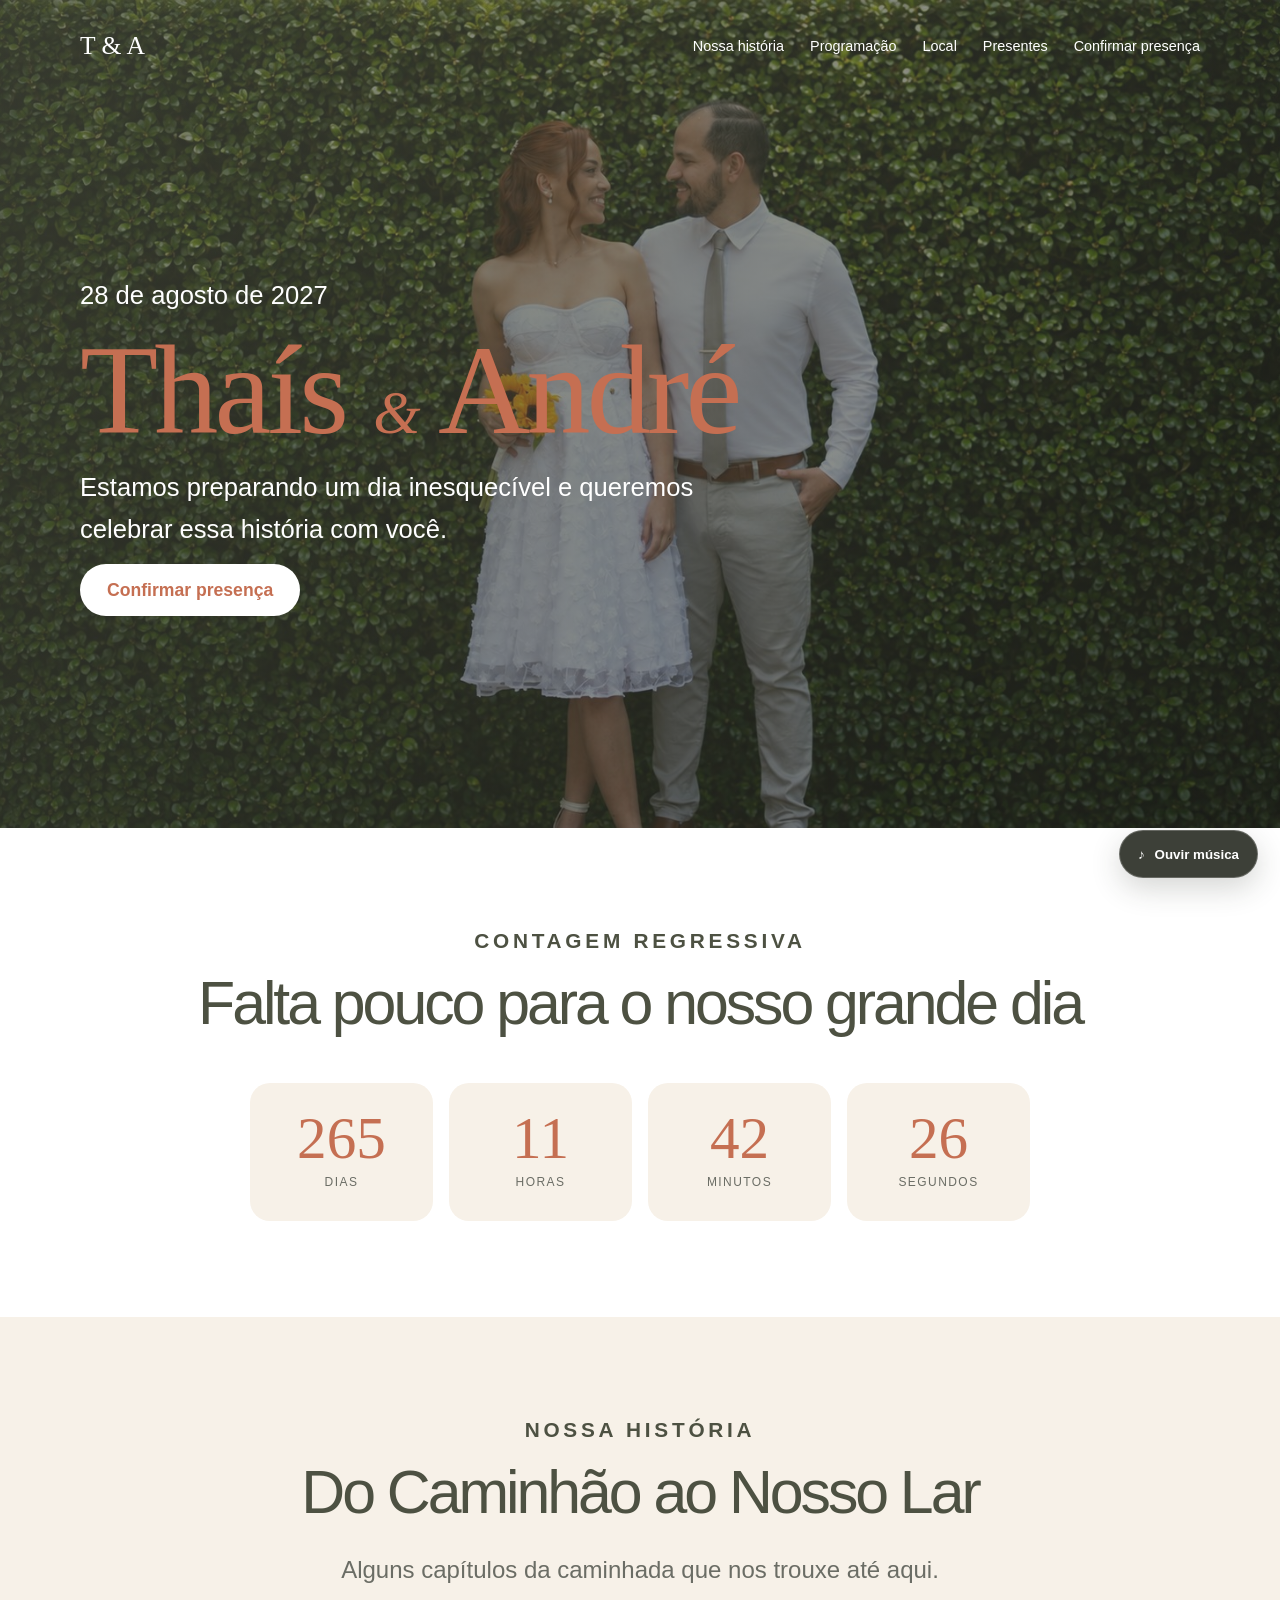
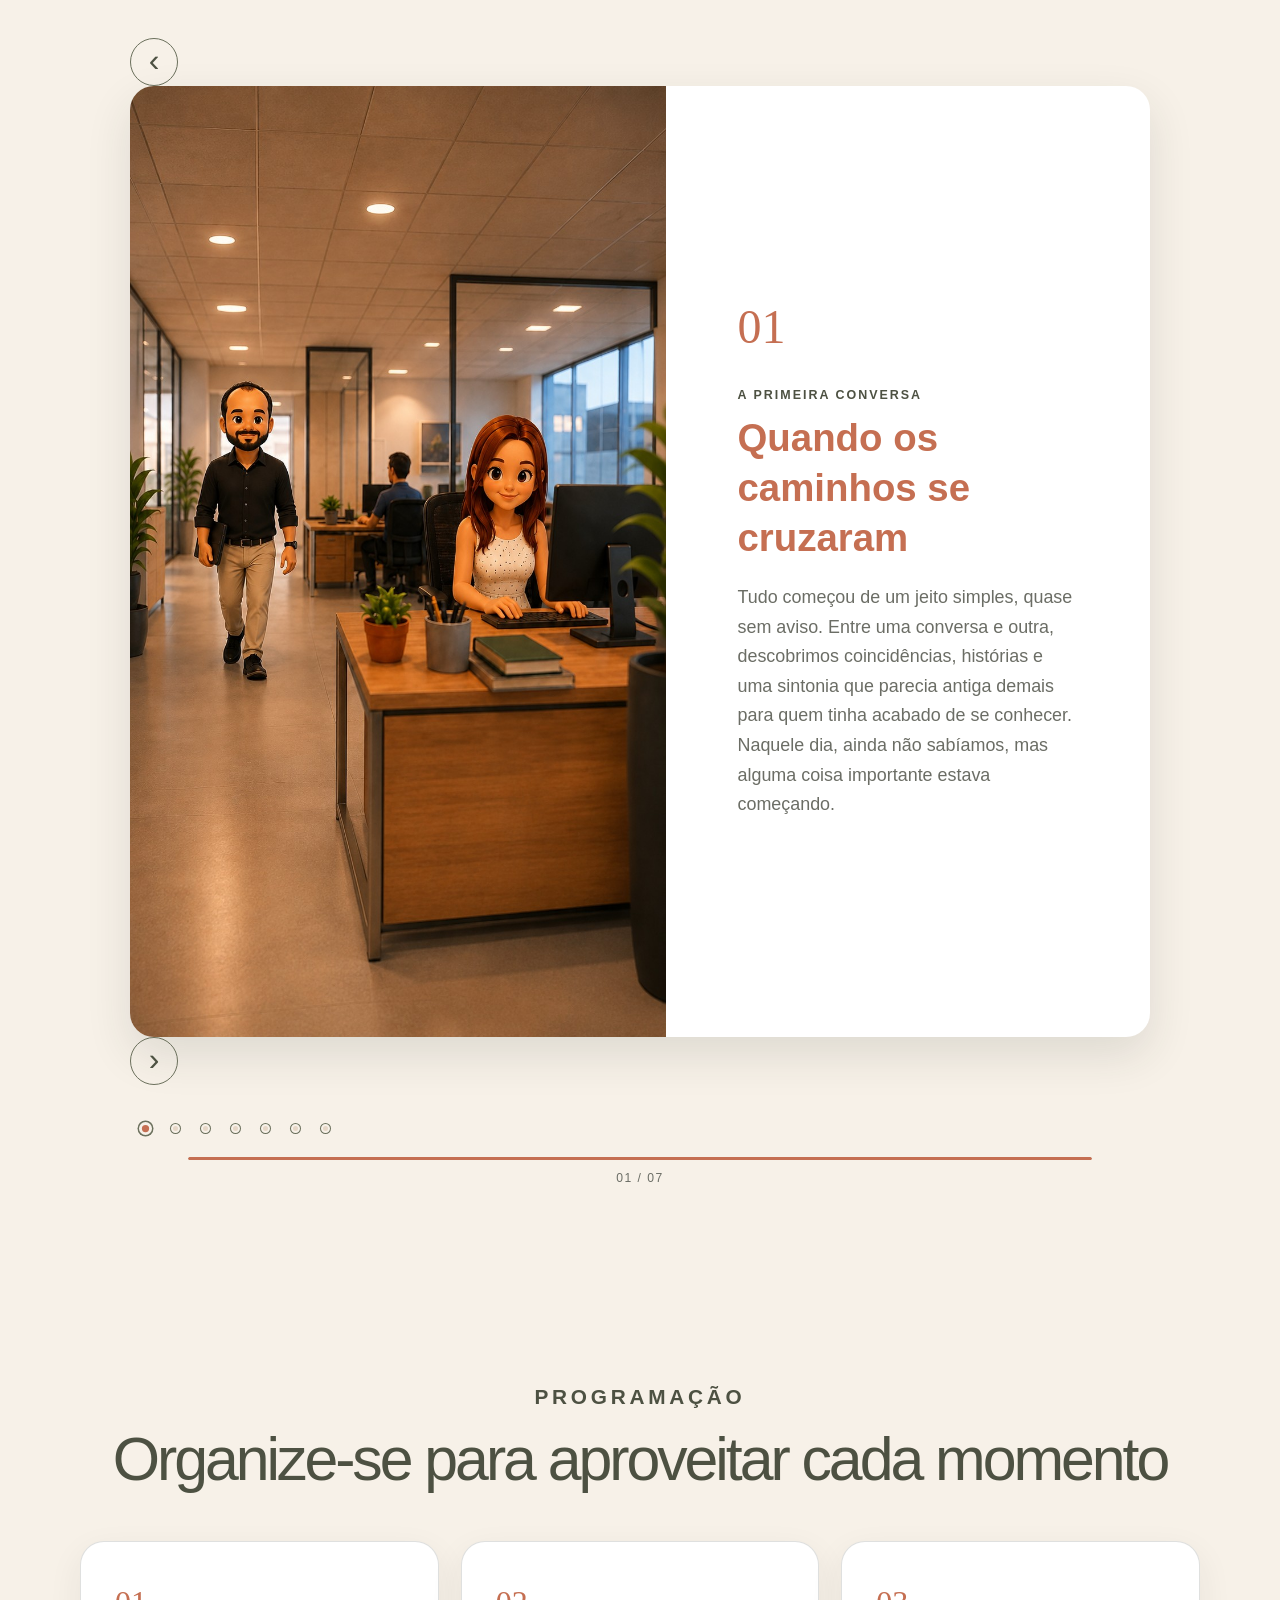
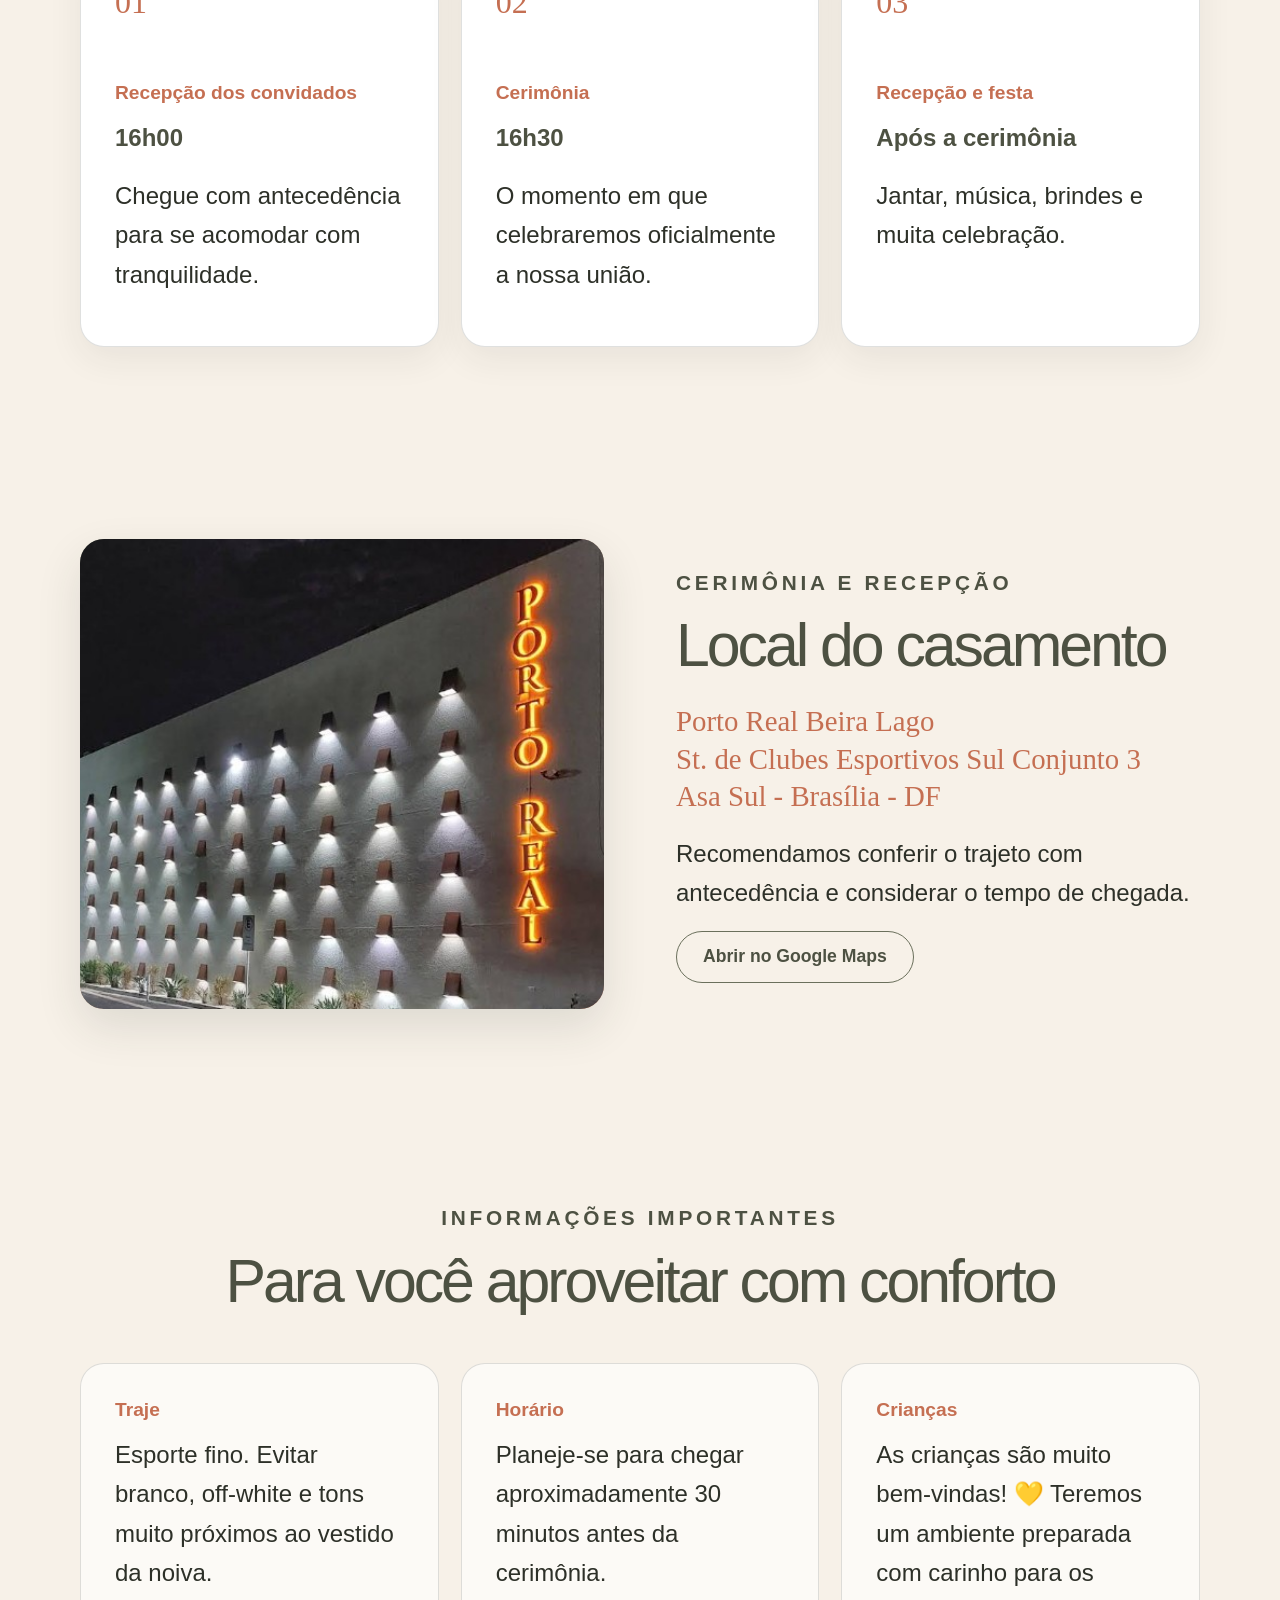
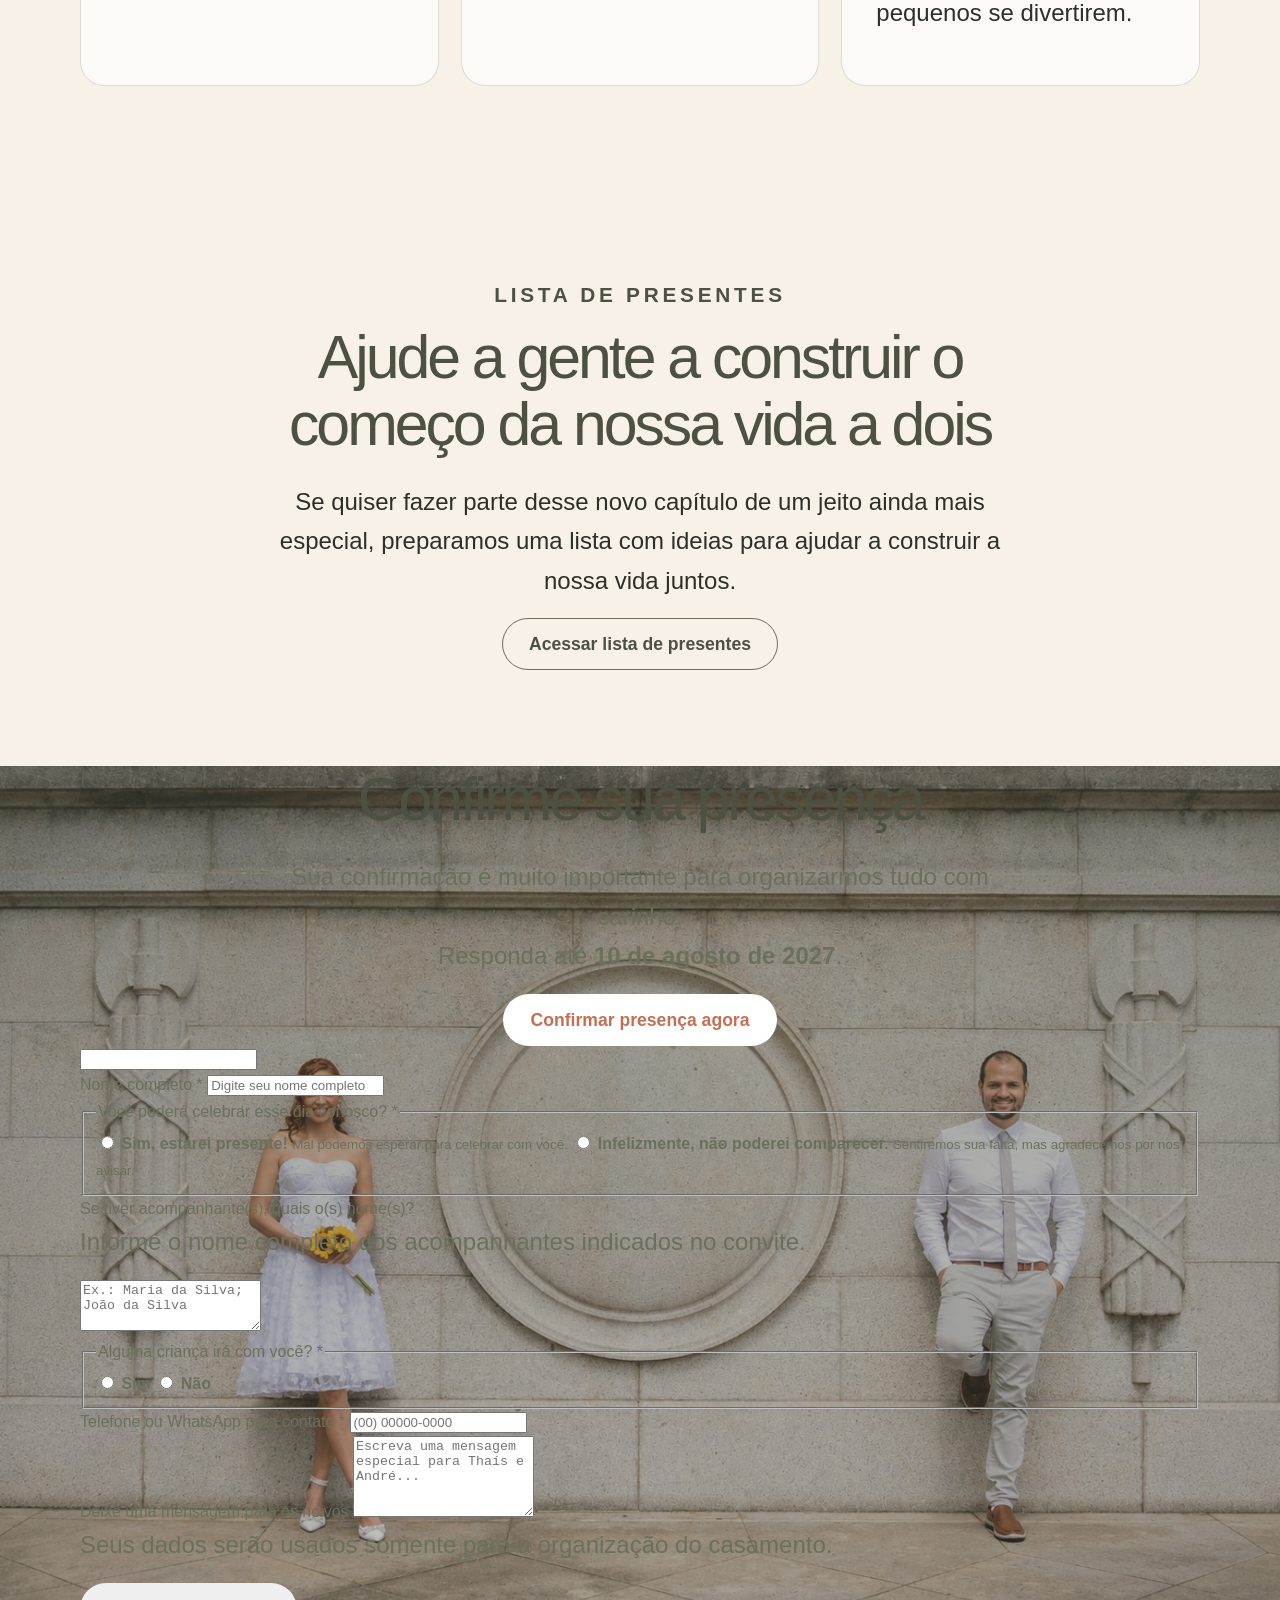
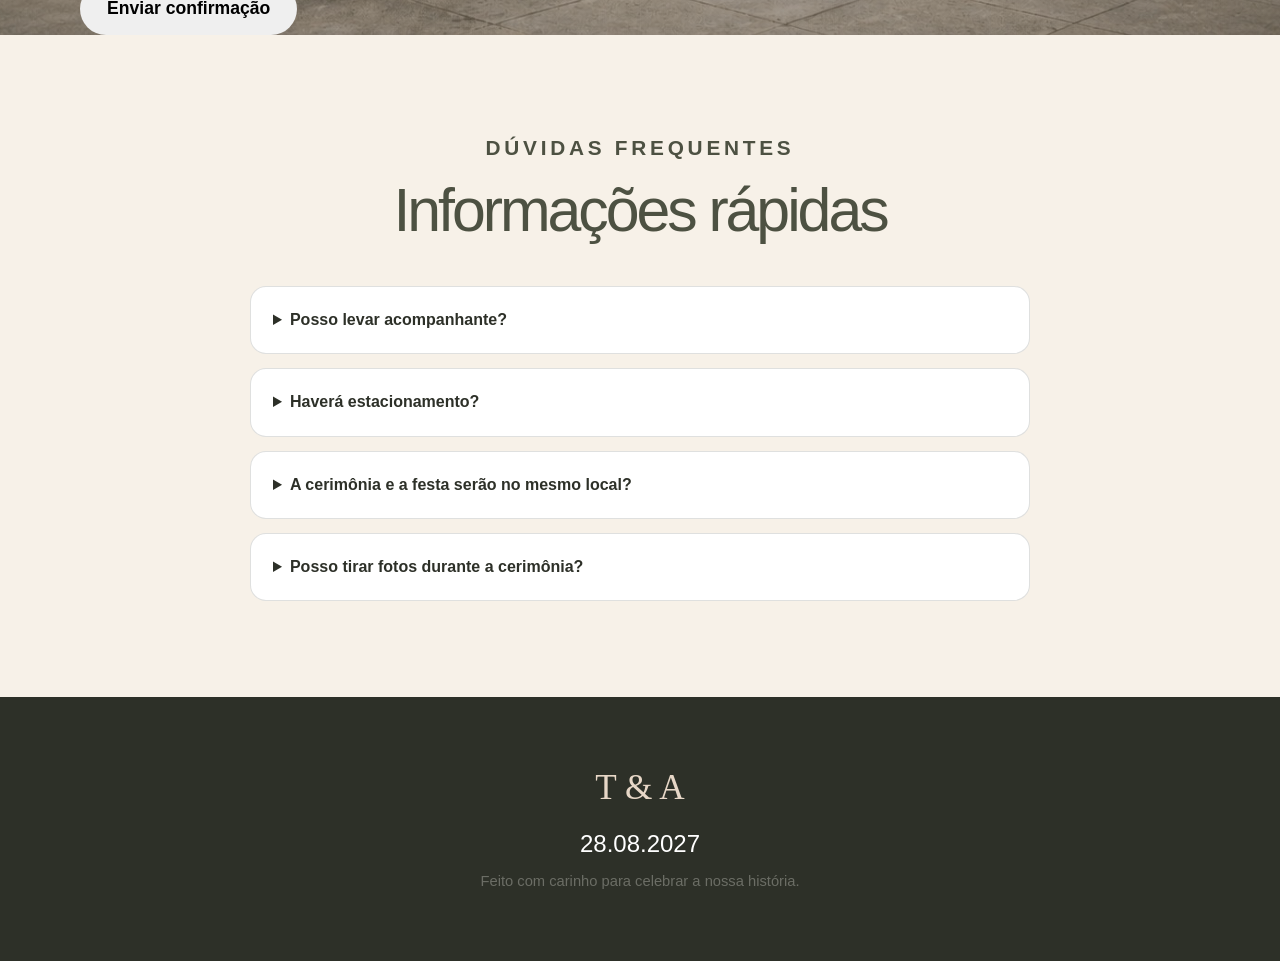
==== index.html @ a99e8964 "Add files via upload" ====
<!DOCTYPE html>

<html lang="pt-BR">
<head>
<meta charset="utf-8"/>
<meta content="width=device-width, initial-scale=1.0" name="viewport"/>
<title>Thaís &amp; André | Casamento</title>
<meta content="Site do casamento de Thaís e André. Confira a programação, localização, confirmação de presença e informações para os convidados." name="description"/>
<!-- Prévia ao compartilhar no WhatsApp e nas redes sociais -->
<meta content="Thaís &amp; André | Casamento" property="og:title"/>
<meta content="Estamos preparando um dia inesquecível e queremos celebrar com você." property="og:description"/>
<meta content="website" property="og:type"/>
<!-- Depois de publicar, troque pela URL absoluta da imagem:
  <meta property="og:image" content="https://SEU-USUARIO.github.io/casamento/assets/images/capa.jpg" />
  -->
<link href="css/style.css" rel="stylesheet"/>
<script defer="" src="js/script.js"></script>
</head>
<body>
<a class="skip-link" href="#conteudo">Ir para o conteúdo</a>
<header class="hero" id="inicio">
<nav aria-label="Navegação principal" class="navbar container">
<a aria-label="Voltar ao início" class="brand" href="#inicio">T &amp; A</a>
<button aria-controls="menu-principal" aria-expanded="false" aria-label="Abrir menu" class="menu-button" type="button">
<span></span>
<span></span>
<span></span>
</button>
<ul class="nav-links" id="menu-principal"><li><a href="#historia">Nossa história</a></li><li><a href="#programacao">Programação</a></li><li><a href="#local">Local</a></li><li><a href="#presentes">Presentes</a></li><li><a href="#presenca">Confirmar presença</a></li></ul>
</nav>
<div aria-hidden="true" class="hero-overlay"></div>
<div class="hero-content container">
<p class="hero-text">28 de agosto de 2027</p>
<h1>Thaís <span>&amp;</span> André</h1>
<p class="hero-text">
        Estamos preparando um dia inesquecível e queremos celebrar essa história com você.
      </p>
<a class="button button-primary" href="#presenca">Confirmar presença</a>
</div>
</header>
<main id="conteudo">
<section aria-labelledby="titulo-contagem" class="section countdown-section">
<div class="container centered">
<p class="section-kicker">Contagem regressiva</p>
<h2 id="titulo-contagem">Falta pouco para o nosso grande dia</h2>
<!-- Ajuste a data e o horário no atributo abaixo -->
<div aria-live="polite" class="countdown" data-event-date="2027-08-28T16:30:00-03:00">
<div class="countdown-card">
<strong id="days">000</strong>
<span>dias</span>
</div>
<div class="countdown-card">
<strong id="hours">00</strong>
<span>horas</span>
</div>
<div class="countdown-card">
<strong id="minutes">00</strong>
<span>minutos</span>
</div>
<div class="countdown-card">
<strong id="seconds">00</strong>
<span>segundos</span>
</div>
</div>
<p class="countdown-finished" hidden="" id="countdown-finished">
          O nosso grande dia chegou!
        </p>
</div>
</section><section aria-labelledby="titulo-historia" class="section section-soft story-section" id="historia">
<div class="container">
<div class="section-heading centered story-heading">
<p class="section-kicker">Nossa história</p>
<h2 id="titulo-historia">Do Caminhão ao Nosso Lar</h2>
<p>Alguns capítulos da caminhada que nos trouxe até aqui.</p>
</div>
<div aria-label="Momentos da nossa história" aria-roledescription="carrossel" class="story-carousel">
<div class="story-frame">
<button aria-label="Ver momento anterior" class="story-arrow story-prev" type="button">‹</button>
<div class="story-viewport"><div class="story-track">
<article aria-hidden="false" aria-label="Momento 1 de 7" class="story-slide is-active"><div class="story-photo"><img alt="Thaís e André no começo da história" data-fallback="assets/images/casal.jpg" src="assets/images/historia-01.jpg"/></div><div class="story-copy"><span class="story-number">01</span><p class="story-date">A primeira conversa</p><h3>Quando os caminhos se cruzaram</h3><p>Tudo começou de um jeito simples, quase sem aviso. Entre uma conversa e outra, descobrimos coincidências, histórias e uma sintonia que parecia antiga demais para quem tinha acabado de se conhecer. Naquele dia, ainda não sabíamos, mas alguma coisa importante estava começando.</p></div></article>
<article aria-hidden="true" aria-label="Momento 2 de 7" class="story-slide"><div class="story-photo"><img alt="Thaís e André se conhecendo melhor" data-fallback="assets/images/casal.jpg" src="assets/images/historia-02.jpg"/></div><div class="story-copy"><span class="story-number">02</span><p class="story-date">O convite que mudou tudo</p><h3>Nosso primeiro encontro</h3><p>Em um domingo qualquer, André fez um convite nada convencional: conhecer o caminhão do iPAVe. O que deveria ser apenas uma visita virou café da manhã, horas de conversa, sorvete e a sensação cada vez mais clara de que aquele encontro tinha algo diferente.</p></div></article>
<article aria-hidden="true" aria-label="Momento 3 de 7" class="story-slide"><div class="story-photo"><img alt="Thaís e André em uma viagem" data-fallback="assets/images/casal.jpg" src="assets/images/historia-03.jpg"/></div><div class="story-copy"><span class="story-number">03</span><p class="story-date">O primeiro beijo</p><h3>Quando tudo ficou ainda mais claro</h3><p>Depois de um dia inteiro juntos, chegou aquele instante que transforma uma história. No estacionamento do DNIT aconteceu nosso primeiro beijo — e, a partir dali, já não dava mais para fingir que aquilo era apenas uma coincidência.</p></div></article>
<article aria-hidden="true" aria-label="Momento 4 de 7" class="story-slide"><div class="story-photo"><img alt="Thaís e André celebrando juntos" data-fallback="assets/images/casal.jpg" src="assets/images/historia-04.jpg"/></div><div class="story-copy"><span class="story-number">04</span><p class="story-date">O começo do namoro</p><h3>17 de setembro de 2025</h3><p>Brasília e São Paulo deixaram de parecer tão distantes. Cada reencontro aumentava a certeza de que queríamos continuar escrevendo aquela história juntos. Até que, no dia 17 de setembro, veio o pedido de namoro — e, com um “sim”, nasceu oficialmente o nosso nós.</p></div></article>
<article aria-hidden="true" aria-label="Momento 5 de 7" class="story-slide"><div class="story-photo"><img alt="Thaís e André no pedido de casamento" data-fallback="assets/images/casal.jpg" src="assets/images/historia-05.jpg"/></div><div class="story-copy"><span class="story-number">05</span><p class="story-date">Nossa primeira viagem</p><h3>Foz do Iguaçu</h3><p>Nossa primeira viagem juntos teve como destino Foz do Iguaçu e um motivo especial: Thaís correria uma meia maratona. Entre chuva, quilômetros, torcida e medalha, descobrimos que viajar juntos seria apenas mais uma das muitas aventuras que queríamos dividir.</p></div></article>
<article aria-hidden="true" aria-label="Momento 6 de 7" class="story-slide"><div class="story-photo"><img alt="Thaís e André preparando o casamento" data-fallback="assets/images/casal.jpg" src="assets/images/historia-06.jpg"/></div><div class="story-copy"><span class="story-number">06</span><p class="story-date">Construindo a nossa vida</p><h3>A mudança</h3><p>Depois vieram as caixas, o carro cheio e uma nova fase. Mais do que mudar de endereço, era a decisão de começar a construir uma rotina, uma casa e uma vida lado a lado. Aos poucos, duas histórias passaram a ocupar o mesmo lugar — e a apontar para o mesmo futuro.</p></div></article>
<article aria-hidden="true" aria-label="Momento 7 de 7" class="story-slide"><div class="story-photo"><img alt="Thaís e André preparando o casamento" data-fallback="assets/images/casal.jpg" src="assets/images/historia-07.jpg"/></div><div class="story-copy"><span class="story-number">07</span><p class="story-date">Construindo a nossa vida</p><h3>A mudança</h3><p>Depois vieram as caixas, o carro cheio e uma nova fase. Mais do que mudar de endereço, era a decisão de começar a construir uma rotina, uma casa e uma vida lado a lado. Aos poucos, duas histórias passaram a ocupar o mesmo lugar — e a apontar para o mesmo futuro.</p></div></article>
</div></div>
<button aria-label="Ver próximo momento" class="story-arrow story-next" type="button">›</button>
</div>
<div class="story-controls">
<div aria-label="Escolha um momento da história" class="story-timeline" role="tablist">
<button aria-label="Momento 1" aria-selected="true" class="story-dot is-active" role="tab" type="button"><span></span></button><button aria-label="Momento 2" aria-selected="false" class="story-dot" role="tab" type="button"><span></span></button><button aria-label="Momento 3" aria-selected="false" class="story-dot" role="tab" type="button"><span></span></button><button aria-label="Momento 4" aria-selected="false" class="story-dot" role="tab" type="button"><span></span></button><button aria-label="Momento 5" aria-selected="false" class="story-dot" role="tab" type="button"><span></span></button><button aria-label="Momento 6" aria-selected="false" class="story-dot" role="tab" type="button"><span></span></button><button aria-label="Momento 7" aria-selected="false" class="story-dot" role="tab" type="button"><span></span></button>
</div>
</div>
<div aria-hidden="true" class="story-progress"><span></span></div>
<p aria-live="polite" class="story-status"><span>01</span> / 07</p>
</div>
</div>
</section><section aria-labelledby="titulo-programacao" class="section olive-section programming-section" id="programacao">
<div class="container">
<div class="section-heading centered">
<p class="section-kicker">Programação</p>
<h2 id="titulo-programacao">Organize-se para aproveitar cada momento</h2>
</div>
<div class="cards-grid">
<article class="info-card">
<span class="card-number">01</span>
<h3>Recepção dos convidados</h3>
<p class="card-time">16h00</p>
<p>Chegue com antecedência para se acomodar com tranquilidade.</p>
</article>
<article class="info-card">
<span class="card-number">02</span>
<h3>Cerimônia</h3>
<p class="card-time">16h30</p>
<p>O momento em que celebraremos oficialmente a nossa união.</p>
</article>
<article class="info-card">
<span class="card-number">03</span>
<h3>Recepção e festa</h3>
<p class="card-time">Após a cerimônia</p>
<p>Jantar, música, brindes e muita celebração.</p>
</article>
</div>
</div>
</section><section aria-labelledby="titulo-local" class="section location-section olive-section" id="local">
<div class="container split-layout reverse">
<div>
<p class="section-kicker">Cerimônia e recepção</p>
<h2 id="titulo-local">Local do casamento</h2>
<h3 class="venue-name">Porto Real Beira Lago<br/>
            St. de Clubes Esportivos Sul Conjunto 3<br/>
            Asa Sul - Brasília - DF
          </h3>
<p>
            Recomendamos conferir o trajeto com antecedência e considerar o tempo de chegada.
          </p>
<!-- Substitua o endereço no link -->
<a class="button button-secondary" href="https://www.google.com/maps/dir/?api=1&amp;destination=Porto+Real+Eventos+Brasilia+DF" rel="noopener noreferrer" target="_blank">
            Abrir no Google Maps
          </a>
</div>
<div aria-label="Espaço reservado para uma foto do local" class="map-placeholder" role="img">
<img alt="" onerror="this.style.display='none';" src="assets/images/local.jpg"/>
</div>
</div>
</section><section aria-labelledby="titulo-orientacoes" class="section section-soft">
<div class="container">
<div class="section-heading centered">
<p class="section-kicker">Informações importantes</p>
<h2 id="titulo-orientacoes">Para você aproveitar com conforto</h2>
</div>
<div class="cards-grid">
<article class="simple-card">
<h3>Traje</h3>
<p>Esporte fino. Evitar branco, off-white e tons muito próximos ao vestido da noiva.</p>
</article>
<article class="simple-card">
<h3>Horário</h3>
<p>Planeje-se para chegar aproximadamente 30 minutos antes da cerimônia.</p>
</article>
<article class="simple-card">
<h3>Crianças</h3>
<p>As crianças são muito bem-vindas! 💛 
              Teremos um ambiente preparada com carinho para os pequenos se divertirem.</p>
</article>
</div>
</div>
</section><section aria-labelledby="titulo-presentes" class="section gifts-section" id="presentes">
<div class="container narrow centered">
<p class="section-kicker">Lista de presentes</p>
<h2 id="titulo-presentes">Ajude a gente a construir o começo da nossa vida a dois</h2>
<p>
          Se quiser fazer parte desse novo capítulo de um jeito ainda mais especial, preparamos uma lista com ideias para ajudar a construir a nossa vida juntos.
        </p>
<a aria-label="Acessar lista de presentes" class="button button-secondary gifts-button" href="presentes/index.html">
          Acessar lista de presentes
        </a>
</div>
</section><section aria-labelledby="titulo-presenca" class="rsvp-section" id="presenca">
<!-- Capa RSVP: mantém a composição visual anterior com a foto em largura total -->
<div class="rsvp-cover">
<div aria-hidden="true" class="rsvp-cover-overlay"></div>
<div class="container narrow centered rsvp-cover-content">

<h2 id="titulo-presenca">Confirme sua presença</h2>
<p>Sua confirmação é muito importante para organizarmos tudo com carinho. <br/>Responda até <strong>10 de agosto de 2027</strong>.</p>
<a class="button button-primary rsvp-scroll-button" href="#form-rsvp">
            Confirmar presença agora
          </a>
</div>
</div>
<!-- Formulário nativo: os campos ficam dentro do próprio site -->
<div class="rsvp-form-area" id="form-rsvp">
<div class="container rsvp-form-container">

<form action="https://script.google.com/macros/s/COLE_AQUI_SEU_DEPLOYMENT_ID/exec" class="rsvp-native-form" id="rsvp-native-form" method="POST" novalidate="" target="rsvp-submit-frame">
<input name="Evento" type="hidden" value="Casamento Thaís &amp; André — 28/08/2027"/>
<input id="rsvp-pagina" name="Página" type="hidden" value=""/>
<input name="evento_token" type="hidden" value="TA-28082027-RSVP"/>
<input aria-hidden="true" autocomplete="off" class="rsvp-honeypot" name="website" tabindex="-1" type="text"/>
<div class="rsvp-form-grid">
<div class="rsvp-field rsvp-field-full">
<label for="rsvp-nome">Nome completo <span aria-hidden="true">*</span></label>
<input autocomplete="name" id="rsvp-nome" name="Nome completo" placeholder="Digite seu nome completo" required="" type="text"/>
</div>
<fieldset class="rsvp-field rsvp-field-full rsvp-choice-group">
<legend>Você poderá celebrar esse dia conosco? <span aria-hidden="true">*</span></legend>
<div class="rsvp-choice-grid">
<label class="rsvp-choice-card">
<input name="Presença" required="" type="radio" value="Sim, estarei presente!"/>
<span aria-hidden="true" class="rsvp-choice-mark"></span>
<span>
<strong>Sim, estarei presente!</strong>
<small>Mal podemos esperar para celebrar com você.</small>
</span>
</label>
<label class="rsvp-choice-card">
<input name="Presença" required="" type="radio" value="Infelizmente, não poderei comparecer."/>
<span aria-hidden="true" class="rsvp-choice-mark"></span>
<span>
<strong>Infelizmente, não poderei comparecer.</strong>
<small>Sentiremos sua falta, mas agradecemos por nos avisar.</small>
</span>
</label>
</div>
</fieldset>
<div class="rsvp-field rsvp-field-full" data-attendance-only="">
<label for="rsvp-acompanhantes">Se tiver acompanhante(s), quais o(s) nome(s)?</label>
<p class="rsvp-field-help">Informe o nome completo dos acompanhantes indicados no convite.</p>
<textarea id="rsvp-acompanhantes" name="Acompanhantes" placeholder="Ex.: Maria da Silva; João da Silva" rows="3"></textarea>
</div>
<fieldset class="rsvp-field rsvp-field-full rsvp-choice-group" data-attendance-only="">
<legend>Alguma criança irá com você? <span aria-hidden="true">*</span></legend>
<div class="rsvp-choice-grid rsvp-choice-grid-compact">
<label class="rsvp-choice-card">
<input data-child-choice="" name="Criança" type="radio" value="Sim"/>
<span aria-hidden="true" class="rsvp-choice-mark"></span>
<span><strong>Sim</strong></span>
</label>
<label class="rsvp-choice-card">
<input data-child-choice="" name="Criança" type="radio" value="Não"/>
<span aria-hidden="true" class="rsvp-choice-mark"></span>
<span><strong>Não</strong></span>
</label>
</div>
</fieldset>
<div class="rsvp-field rsvp-field-full rsvp-child-details" hidden="" id="rsvp-child-details">
<label for="rsvp-crianca-detalhes">Nome e idade da(s) criança(s) <span aria-hidden="true">*</span></label>
<textarea id="rsvp-crianca-detalhes" name="Nome e idade da criança" placeholder="Ex.: Pedro — 7 anos; Ana — 4 anos" rows="3"></textarea>
</div>
<div class="rsvp-field rsvp-field-full">
<label for="rsvp-telefone">Telefone ou WhatsApp para contato <span aria-hidden="true">*</span></label>
<input autocomplete="tel" id="rsvp-telefone" inputmode="tel" name="Telefone ou WhatsApp" placeholder="(00) 00000-0000" required="" type="tel"/>
</div>
<div class="rsvp-field rsvp-field-full">
<label for="rsvp-mensagem">Deixe uma mensagem para os noivos</label>
<textarea id="rsvp-mensagem" name="Mensagem para os noivos" placeholder="Escreva uma mensagem especial para Thaís e André..." rows="5"></textarea>
</div>
</div>
<div class="rsvp-form-footer">
<p class="rsvp-privacy-note">
                Seus dados serão usados somente para a organização do casamento.
              </p>
<button class="button rsvp-submit-button" type="submit">
<span class="rsvp-submit-label">Enviar confirmação</span>
<span class="rsvp-submit-loading" hidden="">Enviando…</span>
</button>
</div>
<div aria-live="polite" class="rsvp-form-status" hidden="" id="rsvp-form-status" role="status"></div>
</form>
<iframe aria-hidden="true" class="rsvp-hidden-frame" hidden="" name="rsvp-submit-frame" tabindex="-1" title="Envio da confirmação de presença"></iframe>
<div aria-live="polite" class="rsvp-success-panel" hidden="" id="rsvp-success-panel" role="status">
<div aria-hidden="true" class="rsvp-success-icon">✓</div>
<h3>Confirmação recebida!</h3>
<p>Obrigado por responder. Estamos muito felizes em celebrar esse momento com você.</p>
<button class="button button-secondary rsvp-new-response" type="button">Enviar outra resposta</button>
</div>
<noscript>
<p class="rsvp-noscript">
              Ative o JavaScript do navegador para enviar a confirmação diretamente pelo site.
            </p>
</noscript>
</div>
</div>
</section><section aria-labelledby="titulo-duvidas" class="section section-soft" id="duvidas">
<div class="container narrow">
<div class="section-heading centered">
<p class="section-kicker">Dúvidas frequentes</p>
<h2 id="titulo-duvidas">Informações rápidas</h2>
</div>
<div class="faq-list">
<details>
<summary>Posso levar acompanhante?</summary>
<p>Considere apenas as pessoas indicadas no convite. Em caso de dúvida, fale conosco.</p>
</details>
<details>
<summary>Haverá estacionamento?</summary>
<p>Sim! O espaço dispõe de estacionamento e contará com orientador de trânsito para auxiliar os convidados na chegada e na saída.</p>
</details>
<details>
<summary>A cerimônia e a festa serão no mesmo local?</summary>
<p>Sim. Após a cerimônia, todos serão direcionados para a recepção sem necessidade de deslocamento.</p>
</details>
<details>
<summary>Posso tirar fotos durante a cerimônia?</summary>
<p>Claro! Ficaremos muito felizes em ver esse dia pelos olhos de quem amamos. 
              Sintam-se à vontade para registrar momentos durante a cerimônia e a recepção. 
              Depois, não esqueçam de compartilhar as fotos e vídeos conosco — será uma alegria reviver esse dia especial através dos seus registros também. 📸❤️</p>
</details>
</div>
</div>
</section></main>
<footer class="footer">
<div class="container centered">
<p class="footer-monogram">T &amp; A</p>
<p>28.08.2027</p>
<p class="small-text">Feito com carinho para celebrar a nossa história.</p>
</div>
</footer>
<audio autoplay="" id="background-music" loop="" preload="auto" src="assets/musica-ta.mp3"></audio>
<button aria-label="Reproduzir música" aria-pressed="false" class="music-control" type="button"><span aria-hidden="true" class="music-icon">♪</span><span class="music-label">Ouvir música</span></button>
</body>
</html>
---- css/style.css ----
:root {
  --olive: #6b705c;
  --olive-dark: #4d5142;
  --terracotta: #c56f52;
  --terracotta-dark: #9f5139;
  --cream: #f7f1e8;
  --sand: #e7d7c7;
  --white: #ffffff;
  --ink: #2d3028;
  --muted: #6b6d65;
  --line: rgba(45, 48, 40, 0.15);
  --shadow: 0 18px 45px rgba(45, 48, 40, 0.12);
  --radius: 24px;
  --container: 1120px;
}

* {
  box-sizing: border-box;
}

html {
  scroll-behavior: smooth;
}

body {
  margin: 0;
  color: var(--ink);
  background: var(--cream);
  font-family: sans-serif;
  line-height: 1.65;
}

img {
  display: block;
  max-width: 100%;
}

a {
  color: inherit;
}

button,
a {
  -webkit-tap-highlight-color: transparent;
}

h1,
h2,
h3,
p {
  margin-top: 0;
}

h1,
h2,
.venue-name,
.footer-monogram,
.brand {
  font-family: "Bickham Script Pro";
}

h1 {
  max-width: 900px;
  margin-bottom: 14px;
  font-size: clamp(3.4rem, 10vw, 8.8rem);
  font-weight: 400;
  line-height: 0.95;
  letter-spacing: -0.03em;
  font-family: "Edu VIC WA NT Hand", serif;
  color: var(--terracotta);
}

h1 span {
  color: var(--terracotta);
  font-family:  o;
  font-style: italic;
  font-size: clamp(3.4rem, 10vw, 3.8rem);
}

h2 {
  margin-bottom: 24px;
  font-size: clamp(2.15rem, 5vw, 3.8rem);
  font-weight: 400;
  font-family: sans-serif;
  line-height: 1.1;
  letter-spacing: -0.05em;
  color: var(--olive-dark)
}

h3 {
  margin-bottom: 12px;
  font-size: 1.2rem;
  line-height: 1.3;
  color: var(--terracotta)
}

p {
  margin-bottom: 18px;
  font-size: 1.5rem;
}

.container {
  width: min(calc(100% - 40px), var(--container));
  margin-inline: auto;
}

.narrow {
  max-width: 780px;
}

.centered {
  text-align: center;
}

.section {
  padding: 96px 0;
}

.section-soft {
  background: var(--cream);
}

.section-kicker,
.eyebrow {
  margin-bottom: 12px;
  color: var(--olive-dark);
  font-size: 1.30rem;
  font-weight: 700;
  letter-spacing: 0.18em;
  text-transform: uppercase;
}

.small-text {
  color: var(--muted);
  font-size: 0.92rem;
}

.skip-link {
  position: fixed;
  z-index: 1000;
  top: 12px;
  left: 12px;
  padding: 10px 14px;
  color: var(--white);
  background: var(--ink);
  border-radius: 8px;
  transform: translateY(-160%);
}

.skip-link:focus {
  transform: translateY(0);
}

.hero {
  position: relative;
  min-height: 92vh;
  overflow: hidden;
  color: var(--terracotta);
  background:
    linear-gradient(135deg, rgba(77, 81, 66, 0.70), rgba(45, 48, 40, 0.50)),
    url("../assets/images/capa.jpg") center/cover no-repeat;
}

.hero::after {
  position: absolute;
  right: -10%;
  bottom: -120px;
  width: 420px;
  height: 420px;
  background: var(--ink);
  border-radius: 50%;
  content: "";
  filter: blur(2px);
  opacity: 0.13;
}

.navbar {
  position: relative;
  z-index: 10;
  display: flex;
  min-height: 92px;
  align-items: center;
  justify-content: space-between;
  gap: 28px;
}

.brand {
  color: var(--white);
  font-size: 1.6rem;
  text-decoration: none;
}

.nav-links {
  display: flex;
  margin: 0;
  padding: 0;
  align-items: center;
  gap: 26px;
  list-style: none;
}

.nav-links a {
  color: var(--white);
  font-size: 0.9rem;
  text-decoration: none;
}

.nav-links a:hover,
.nav-links a:focus-visible {
  color: var(--sand);
}

.menu-button {
  display: none;
  width: 46px;
  height: 46px;
  padding: 10px;
  background: transparent;
  border: 1px solid rgba(255, 255, 255, 0.45);
  border-radius: 50%;
}

.menu-button span {
  display: block;
  width: 100%;
  height: 2px;
  margin: 5px 0;
  background: var(--white);
}

.hero-content {
  position: relative;
  z-index: 2;
  display: flex;
  min-height: calc(92vh - 92px);
  padding-top: 70px;
  padding-bottom: 100px;
  align-items: flex-start;
  flex-direction: column;
  justify-content: center;
}

.hero-text {
  max-width: 650px;
  margin-bottom: 14px;
  color: var(--white);
  font-family: Verdana, Tahoma, sans-serif;
  font-size: clamp(1.05rem, 2vw, 1.6rem);
  justify-content: center;
}

.button {
  display: inline-flex;
  min-height: 52px;
  padding: 0 26px;
  align-items: center;
  justify-content: center;
  border: 1px solid transparent;
  border-radius: 999px;
  font-size: 1.10rem;
  font-weight: 700;
  text-decoration: none;
  transition:
    transform 180ms ease,
    background-color 180ms ease,
    border-color 180ms ease;
}

.button:hover {
  transform: translateY(-2px);
}

.button-primary {
  color: var(--terracotta);
  background: var(--white);
}

.button-primary:hover,
.button-primary:focus-visible {
  color: var(--white);
  background: var(--terracotta-dark);
}

.button-secondary {
  color: var(--olive-dark);
  background: transparent;
  border-color: var(--olive);
}

.button-secondary:hover,
.button-secondary:focus-visible {
  color: var(--white);
  background: var(--olive);
}

.countdown-section {
  background: var(--white);
}

.countdown {
  display: grid;
  max-width: 780px;
  margin: 46px auto 0;
  gap: 16px;
  grid-template-columns: repeat(4, 1fr);
}

.countdown-card {
  padding: 26px 12px;
  background: var(--cream);
  border-radius: 20px;
}

.countdown-card strong {
  display: block;
  color: var(--terracotta);
  font-family: Georgia, "Times New Roman", serif;
  font-size: clamp(2rem, 5vw, 3.7rem);
  font-weight: 400;
  line-height: 1;
}

.countdown-card span {
  color: var(--muted);
  font-size: 0.75rem;
  letter-spacing: 0.12em;
  text-transform: uppercase;
}

.split-layout {
  display: grid;
  align-items: center;
  gap: 72px;
  grid-template-columns: minmax(0, 1fr) minmax(0, 1fr);
}

.reverse > :first-child {
  order: 2;
}

.image-card,
.map-placeholder {
  position: relative;
  min-height: 540px;
  overflow: hidden;
  background:
    linear-gradient(145deg, rgba(107, 112, 92, 0.85), rgba(197, 111, 82, 0.78));
  border-radius: var(--radius);
  box-shadow: var(--shadow);
}

.image-card img,
.map-placeholder img {
  width: 100%;
  height: 100%;
  object-fit: cover;
}

.image-card {
  aspect-ratio: 4 / 5;
}

.map-placeholder {
  display: grid;
  min-height: 470px;
  place-items: center;
}

.map-placeholder img {
  position: absolute;
  inset: 0;
}

.placeholder-text,
.map-placeholder span {
  position: absolute;
  z-index: 1;
  padding: 24px;
  color: rgba(255, 255, 255, 0.9);
  text-align: center;
}

.image-card:not(.image-placeholder) .placeholder-text {
  display: none;
}

.story-heading { max-width: 760px; margin: 0 auto 48px; }
.story-heading > p:last-child { color: var(--muted); }
.story-carousel { position: relative; max-width: 1020px; margin-inline: auto; }
.story-viewport { overflow: hidden; background: var(--white); border-radius: var(--radius); box-shadow: var(--shadow); }
.story-track { display: flex; transition: transform 700ms cubic-bezier(.22, .61, .36, 1); }
.story-slide { display: grid; min-width: 100%; align-items: stretch; grid-template-columns: minmax(0, 1.05fr) minmax(0, .95fr); }
.story-photo { min-height: 560px; overflow: hidden; background: linear-gradient(145deg, var(--olive), var(--terracotta)); }
.story-photo img { width: 100%; height: 100%; object-fit: cover; }
.story-copy { display: flex; padding: clamp(36px, 6vw, 72px); justify-content: center; flex-direction: column; }
.story-number { margin-bottom: 34px; color: var(--terracotta); font-family: Georgia, "Times New Roman", serif; font-size: 3rem; line-height: 1; }
.story-date { margin-bottom: 8px; color: var(--olive-dark); font-size: .78rem; font-weight: 700; letter-spacing: .16em; text-transform: uppercase; }
.story-copy h3 { margin-bottom: 20px; font-size: clamp(1.7rem, 3vw, 2.5rem); }
.story-copy > p:last-child { margin-bottom: 0; color: var(--muted); font-size: 1.12rem; }
.story-controls { display: grid; margin-top: 28px; align-items: center; gap: 20px; grid-template-columns: auto 1fr auto; }
.story-arrow { display: grid; width: 48px; height: 48px; padding: 0 0 4px; color: var(--olive-dark); background: transparent; border: 1px solid var(--olive); border-radius: 50%; cursor: pointer; font-size: 2rem; line-height: 1; place-items: center; }
.story-arrow:hover, .story-arrow:focus-visible { color: var(--white); background: var(--olive); }
.story-timeline { position: relative; display: flex; justify-content: space-between; }
.story-timeline::before { position: absolute; top: 50%; right: 10px; left: 10px; height: 1px; background: var(--line); content: ""; }
.story-dot { position: relative; display: grid; width: 30px; height: 30px; padding: 0; background: var(--cream); border: 0; border-radius: 50%; cursor: pointer; place-items: center; }
.story-dot span { width: 9px; height: 9px; background: var(--sand); border: 2px solid var(--cream); border-radius: 50%; box-shadow: 0 0 0 1px var(--olive); transition: transform 180ms ease, background-color 180ms ease; }
.story-dot.is-active span, .story-dot:hover span, .story-dot:focus-visible span { background: var(--terracotta); transform: scale(1.45); }
.story-status { margin: 8px 0 0; color: var(--muted); font-size: .76rem; letter-spacing: .12em; text-align: center; }
.story-progress { height: 3px; margin: 14px 58px 0; overflow: hidden; background: var(--line); border-radius: 999px; }
.story-progress span { display: block; width: 0; height: 100%; background: var(--terracotta); border-radius: inherit; }
.story-progress.is-running span { animation: story-progress 7s linear forwards; }
@keyframes story-progress { from { width: 0; } to { width: 100%; } }
.music-control { position: fixed; z-index: 50; right: 22px; bottom: 22px; display: inline-flex; min-height: 48px; padding: 0 18px; align-items: center; gap: 10px; color: var(--white); background: rgba(45, 48, 40, .92); border: 1px solid rgba(255, 255, 255, .22); border-radius: 999px; box-shadow: 0 10px 30px rgba(45, 48, 40, .2); cursor: pointer; font-weight: 700; }
.music-control:hover, .music-control:focus-visible { background: var(--terracotta-dark); }
.music-control.is-playing .music-icon { animation: music-pulse 1.4s ease-in-out infinite; }
@keyframes music-pulse { 50% { transform: scale(1.25); } }

.cards-grid {
  display: grid;
  margin-top: 48px;
  gap: 22px;
  grid-template-columns: repeat(3, minmax(0, 1fr));
}

.info-card,
.simple-card {
  padding: 34px;
  border: 1px solid var(--line);
  border-radius: var(--radius);
}

.info-card {
  background: var(--white);
  box-shadow: 0 12px 35px rgba(45, 48, 40, 0.07);
}

.card-number {
  display: inline-block;
  margin-bottom: 52px;
  color: var(--terracotta);
  font-family: Georgia, "Times New Roman", serif;
  font-size: 2rem;
}

.card-time {
  color: var(--olive-dark);
  font-weight: 700;
}

.simple-card {
  background: rgba(255, 255, 255, 0.62);
}

.venue-name {
  margin-bottom: 18px;
  color: var(--terracotta);
  font-size: 1.8rem;
  font-weight: 400;
}

.rsvp-section {
  color: var(--olive);
  background:
    linear-gradient(rgba(77, 81, 66, 0.50), rgba(77, 81, 66, 0.35)),
    url("../assets/images/fundo-rsvp.jpg") center/cover no-repeat;
}

.rsvp-section .section-kicker {
  color: var(--olive-dark);
}

.form-wrapper {
  margin-top: 40px;
  overflow: hidden;
  background: var(--white);
  border-radius: var(--radius);
}

.faq-list {
  display: grid;
  margin-top: 42px;
  gap: 14px;
}

details {
  padding: 20px 22px;
  background: var(--white);
  border: 1px solid var(--line);
  border-radius: 16px;
}

summary {
  cursor: pointer;
  font-weight: 700;
}

details p {
  margin: 14px 0 0;
  color: var(--muted);
}

.footer {
  padding: 62px 0;
  color: var(--white);
  background: var(--ink);
}

.footer-monogram {
  margin-bottom: 8px;
  color: var(--sand);
  font-size: 2.2rem;
}

.footer p {
  margin-bottom: 6px;
}

@media (max-width: 860px) {
  .section {
    padding: 76px 0;
  }

  .menu-button {
    position: relative;
    z-index: 20;
    display: block;
  }

  .nav-links {
    position: absolute;
    z-index: 15;
    top: 76px;
    right: 0;
    display: none;
    width: min(320px, calc(100vw - 40px));
    padding: 22px;
    align-items: stretch;
    flex-direction: column;
    gap: 8px;
    background: rgba(45, 48, 40, 0.98);
    border: 1px solid rgba(255, 255, 255, 0.12);
    border-radius: 18px;
    box-shadow: var(--shadow);
  }

  .nav-links.open {
    display: flex;
  }

  .nav-links a {
    display: block;
    padding: 10px 4px;
  }

  .split-layout,
  .cards-grid,
  .story-slide {
    grid-template-columns: 1fr;
  }

  .story-photo { min-height: 460px; aspect-ratio: 4 / 3; }

  .split-layout {
    gap: 42px;
  }

  .reverse > :first-child {
    order: initial;
  }

  .image-card,
  .map-placeholder {
    min-height: 420px;
  }

  .cards-grid {
    margin-top: 36px;
  }

  .card-number {
    margin-bottom: 24px;
  }
}

@media (max-width: 620px) {
  .container {
    width: min(calc(100% - 28px), var(--container));
  }

  .hero {
    min-height: 88vh;
  }

  .hero-content {
    min-height: calc(88vh - 92px);
    padding-bottom: 70px;
  }

  .countdown {
    gap: 8px;
  }

  .countdown-card {
    padding: 20px 5px;
    border-radius: 14px;
  }

  .countdown-card span {
    font-size: 0.62rem;
    letter-spacing: 0.05em;
  }

  .info-card,
  .simple-card {
    padding: 26px;
  }

  .story-heading { margin-bottom: 34px; }
  .story-photo { min-height: 340px; aspect-ratio: 4 / 5; }
  .story-copy { padding: 32px 26px 38px; }
  .story-number { margin-bottom: 22px; font-size: 2.3rem; }
  .story-controls { gap: 8px; }
  .story-arrow { width: 42px; height: 42px; }
  .story-dot { width: 24px; }
  .story-progress { margin-inline: 50px; }
  .music-control { right: 14px; bottom: 14px; width: 48px; padding: 0; justify-content: center; }
  .music-label { position: absolute; width: 1px; height: 1px; overflow: hidden; clip: rect(0, 0, 0, 0); }
}

@media (prefers-reduced-motion: reduce) {
  html {
    scroll-behavior: auto;
  }

  *,
  *::before,
  *::after {
    scroll-behavior: auto !important;
    transition: none !important;
  }

  .music-control.is-playing .music-icon { animation: none; }
}
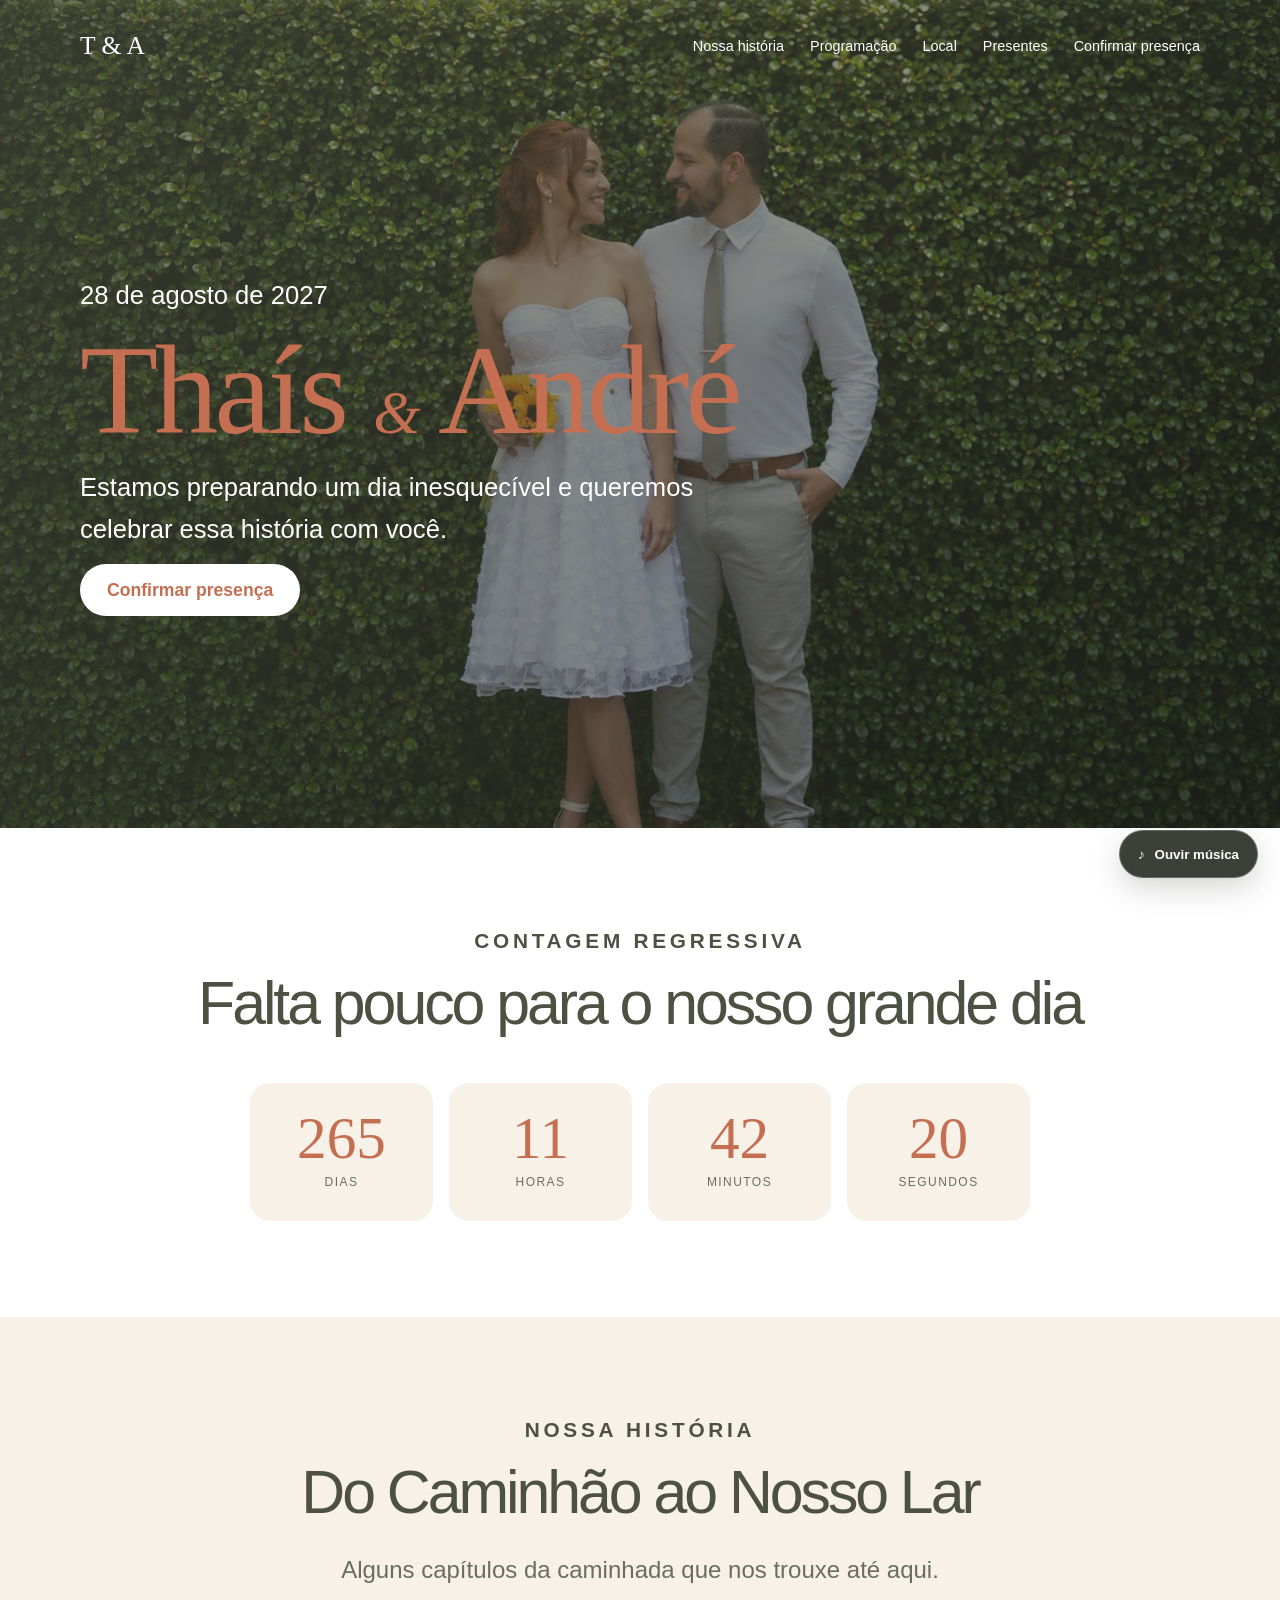
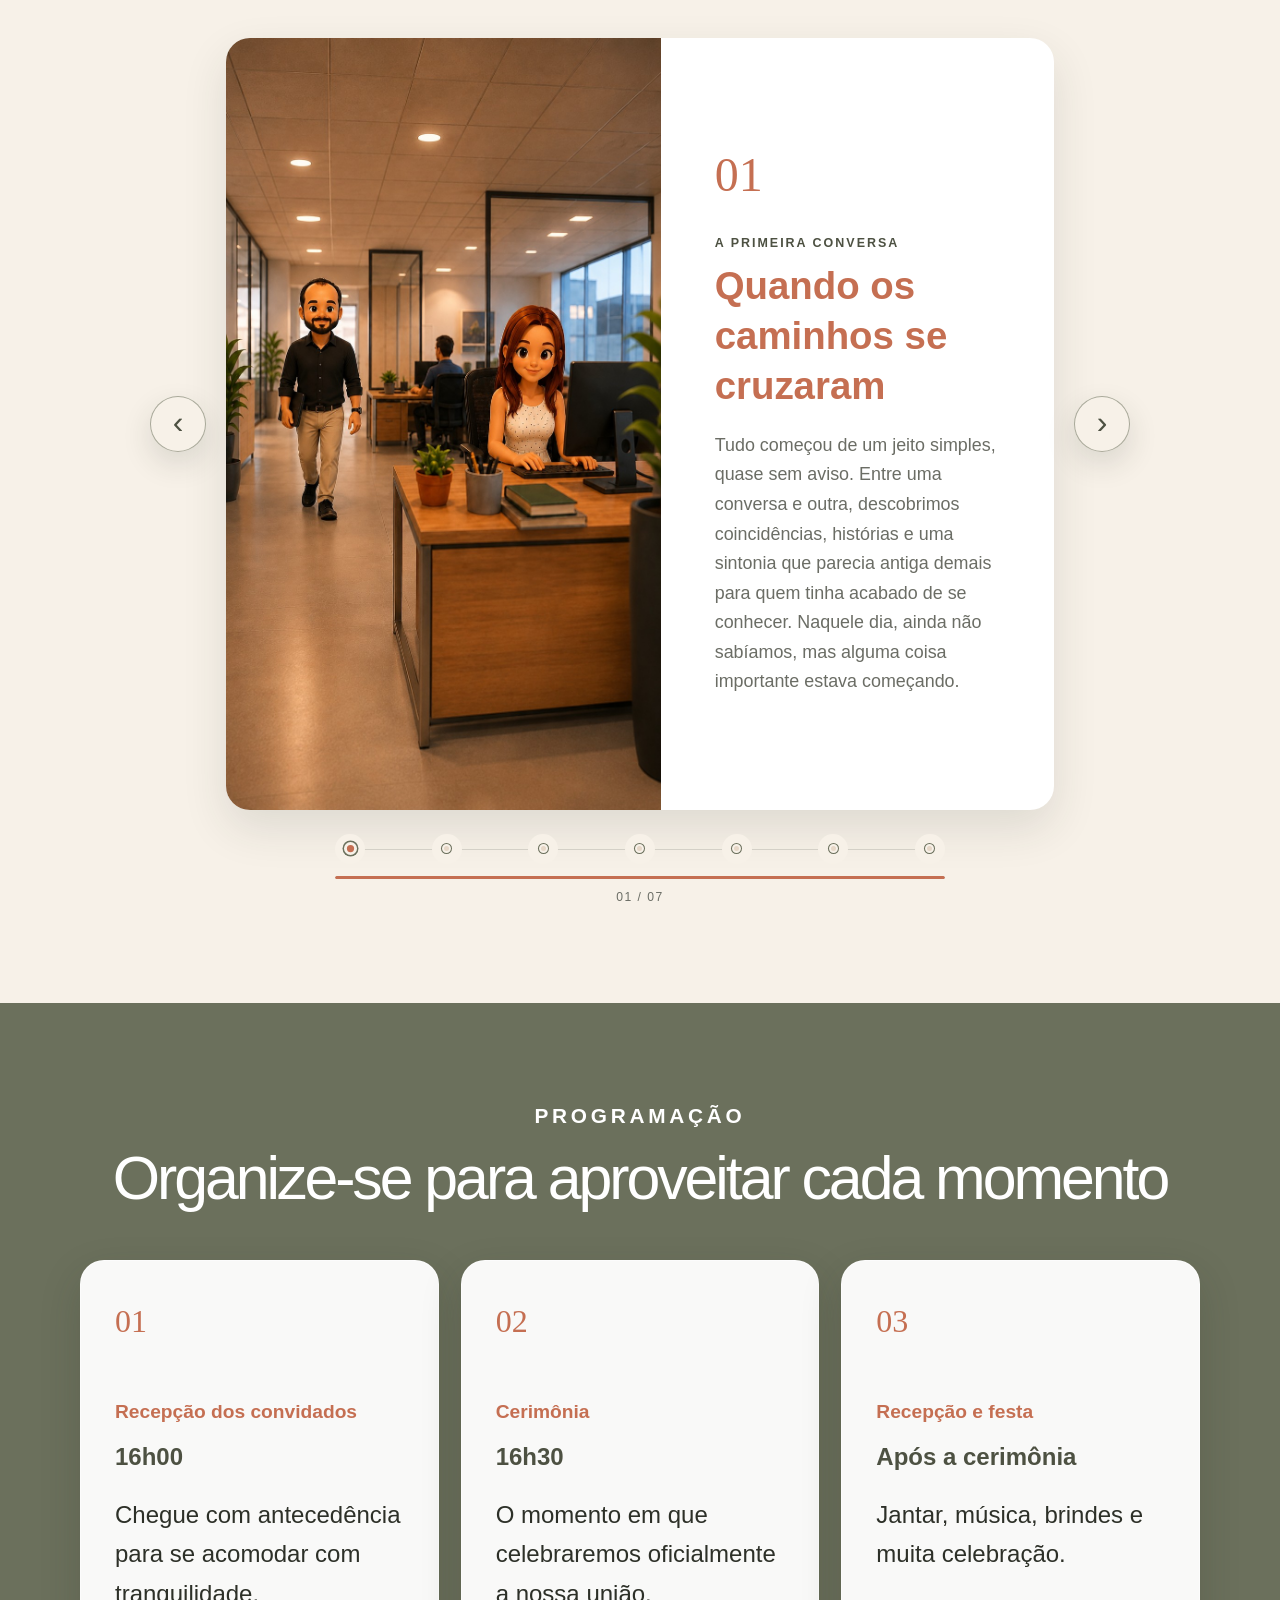
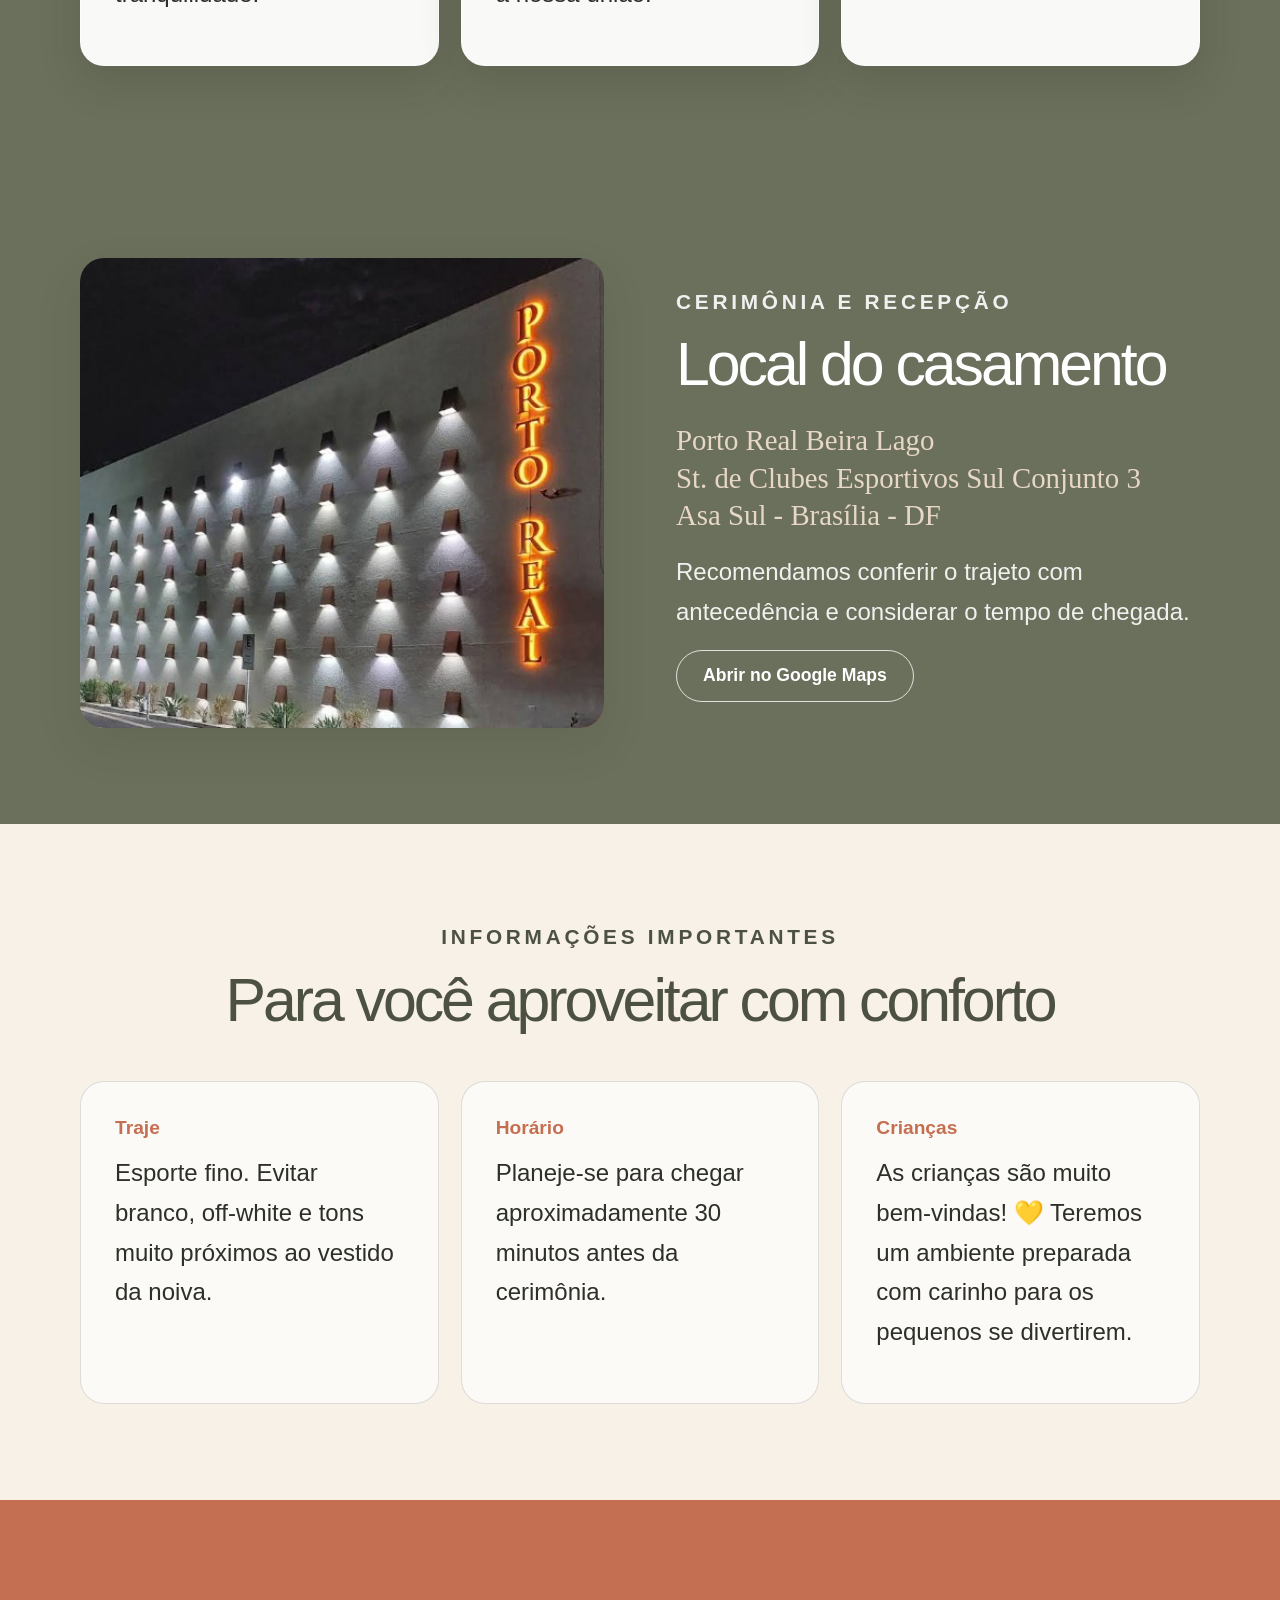
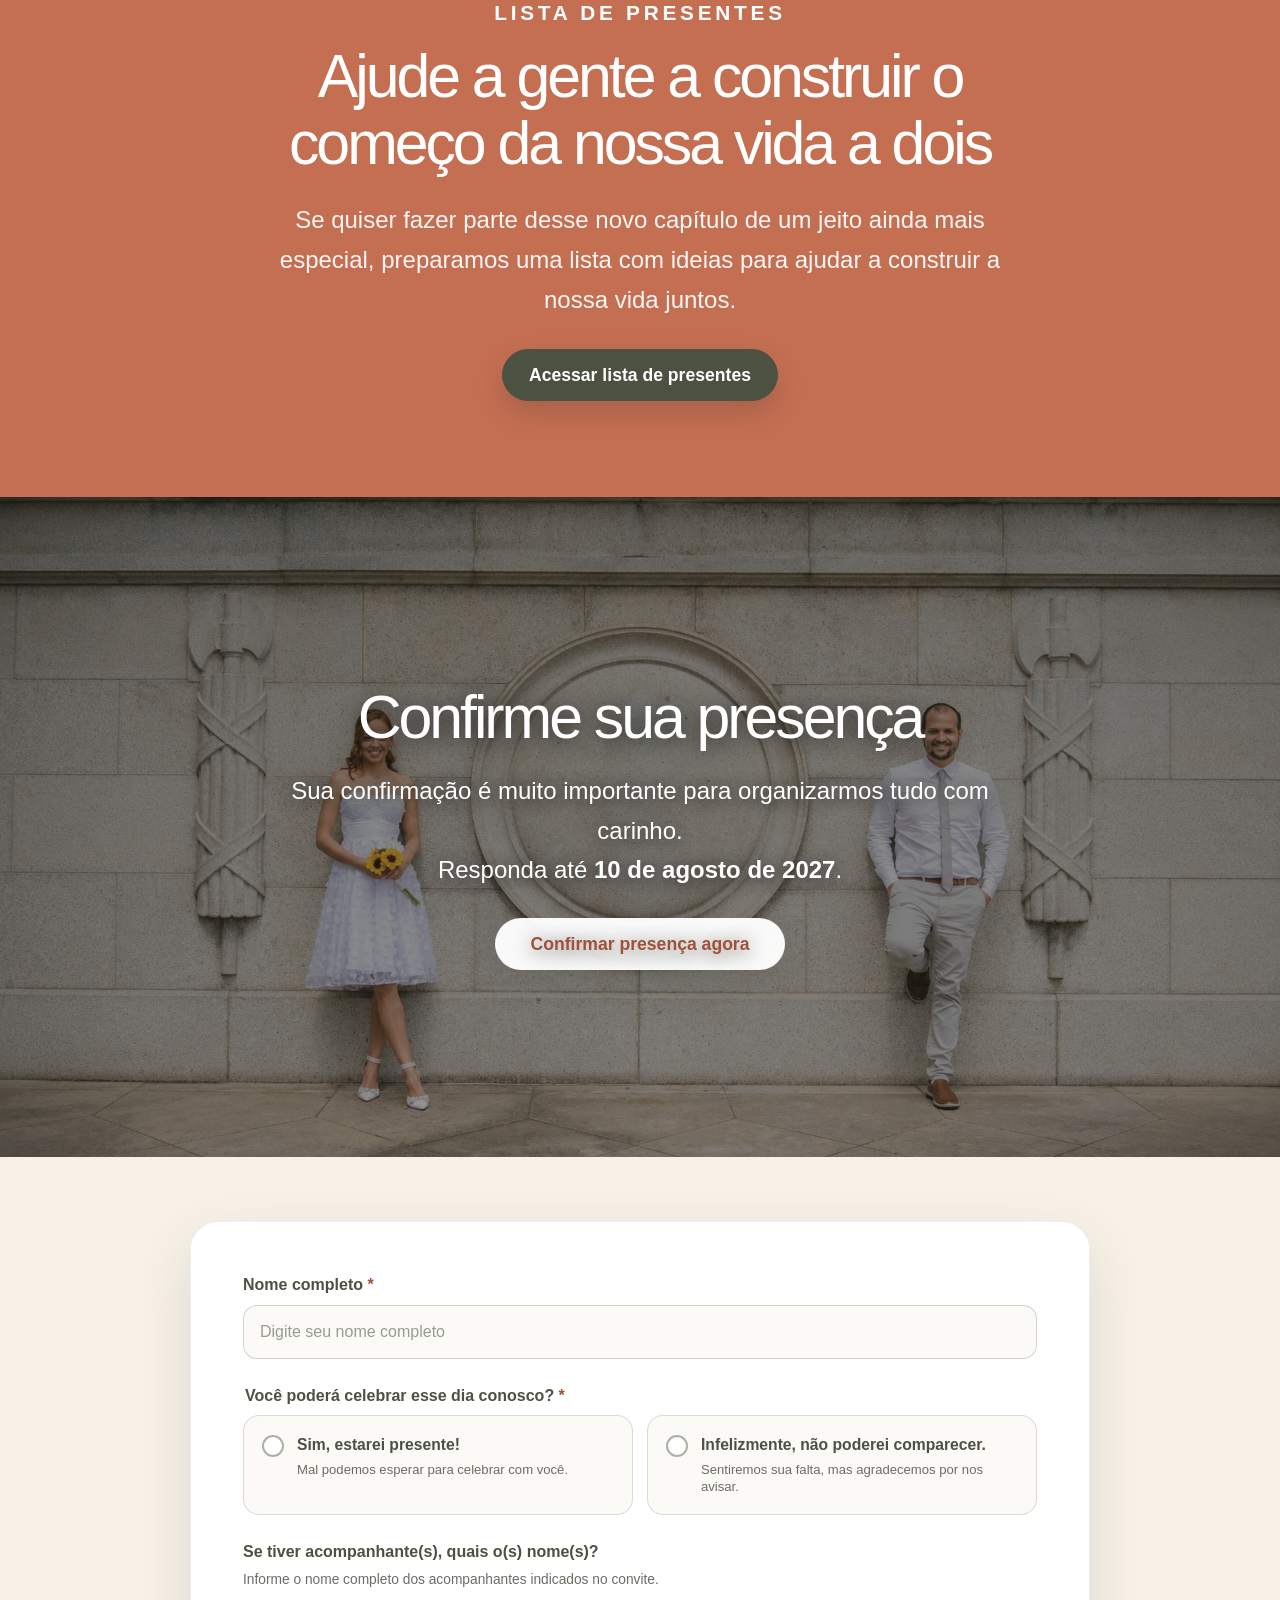
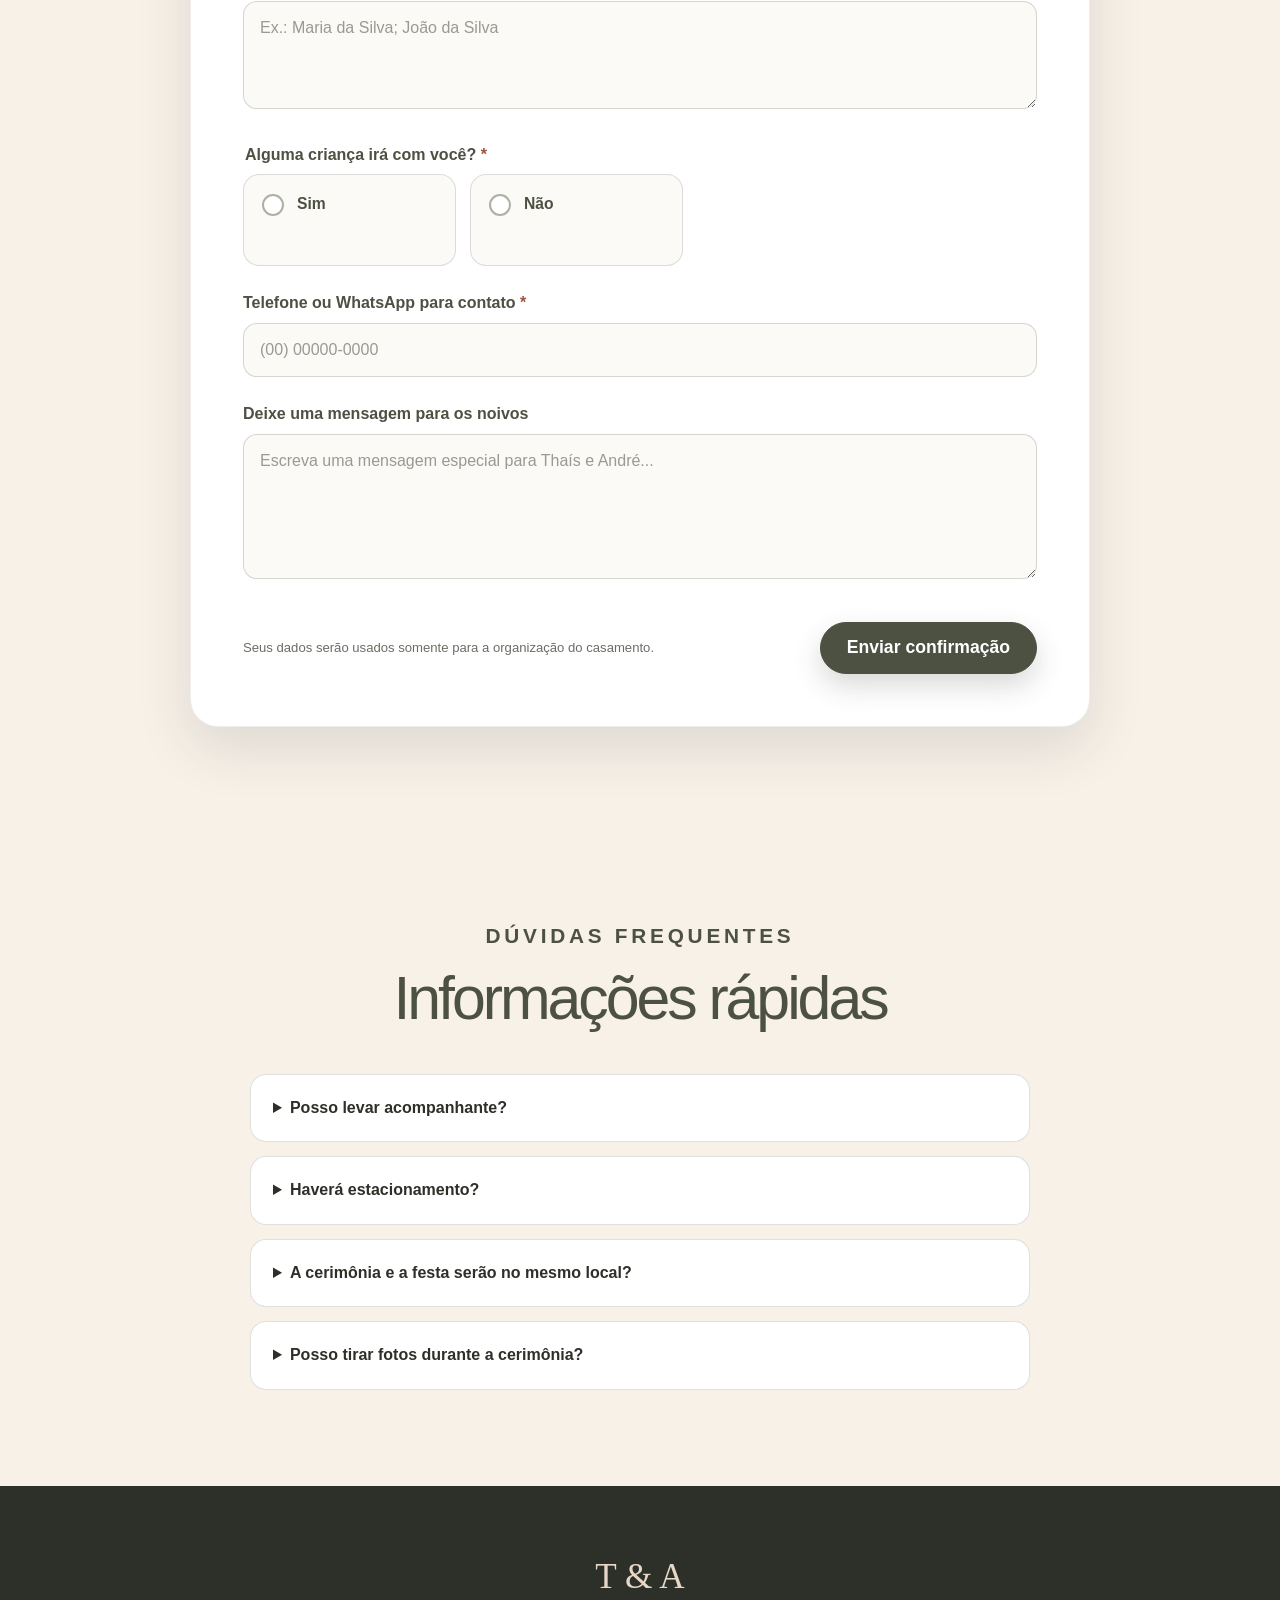
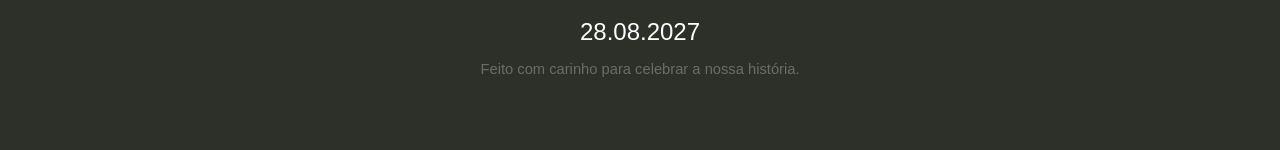
==== commit 87301171: "Update index.html" ====
--- a/index.html
+++ b/index.html
@@ -194,7 +194,7 @@
 <div class="rsvp-form-area" id="form-rsvp">
 <div class="container rsvp-form-container">
 
-<form action="https://script.google.com/macros/s/COLE_AQUI_SEU_DEPLOYMENT_ID/exec" class="rsvp-native-form" id="rsvp-native-form" method="POST" novalidate="" target="rsvp-submit-frame">
+<form action=https://script.google.com/macros/s/AKfycbwuK6RVf3yveS4u22ph-leJ-RnmFsyYd3D7sWX2e00JJMDd7dpXWLPuYBk3Y02RFxPS/exec class="rsvp-native-form" id="rsvp-native-form" method="POST" novalidate="" target="rsvp-submit-frame">
 <input name="Evento" type="hidden" value="Casamento Thaís &amp; André — 28/08/2027"/>
 <input id="rsvp-pagina" name="Página" type="hidden" value=""/>
 <input name="evento_token" type="hidden" value="TA-28082027-RSVP"/>
--- a/css/style.css
+++ b/css/style.css
@@ -641,3 +641,632 @@
 
   .music-control.is-playing .music-icon { animation: none; }
 }
+
+/* =========================================================
+   AJUSTES DE IDENTIDADE E EXPERIÊNCIA — versão atualizada
+   ========================================================= */
+
+/* Programação + local em verde oliva */
+.olive-section {
+  color: var(--white);
+  background: var(--olive);
+}
+
+.olive-section .section-kicker,
+.olive-section h2 {
+  color: var(--white);
+}
+
+.olive-section .venue-name {
+  color: var(--sand);
+}
+
+.olive-section > .container > p,
+.olive-section .split-layout > div > p {
+  color: rgba(255, 255, 255, 0.9);
+}
+
+.olive-section .button-secondary {
+  color: var(--white);
+  border-color: rgba(255, 255, 255, 0.78);
+}
+
+.olive-section .button-secondary:hover,
+.olive-section .button-secondary:focus-visible {
+  color: var(--white);
+  background: var(--terracotta);
+  border-color: var(--terracotta);
+}
+
+.programming-section .info-card {
+  color: var(--ink);
+  background: rgba(255, 255, 255, 0.96);
+  border-color: rgba(255, 255, 255, 0.45);
+  box-shadow: 0 16px 40px rgba(38, 42, 32, 0.18);
+}
+
+/* Carrossel: quadro menor + setas ao lado */
+.story-carousel {
+  max-width: 940px;
+}
+
+.story-frame {
+  position: relative;
+  width: min(100% - 112px, 840px);
+  margin-inline: auto;
+}
+
+.story-viewport {
+  width: 100%;
+}
+
+.story-photo {
+  min-height: 470px;
+}
+
+.story-copy {
+  padding: clamp(32px, 4.5vw, 54px);
+}
+
+.story-arrow {
+  position: absolute;
+  z-index: 6;
+  top: 50%;
+  width: 56px;
+  height: 56px;
+  background: rgba(247, 241, 232, 0.98);
+  border: 1px solid rgba(107, 112, 92, 0.55);
+  box-shadow: 0 12px 30px rgba(45, 48, 40, 0.14);
+  transform: translateY(-50%);
+}
+
+.story-prev {
+  left: -76px;
+}
+
+.story-next {
+  right: -76px;
+}
+
+.story-controls {
+  display: block;
+  width: min(72%, 610px);
+  margin: 24px auto 0;
+}
+
+.story-timeline {
+  width: 100%;
+}
+
+.story-progress {
+  width: min(72%, 610px);
+  margin: 12px auto 0;
+}
+
+.story-progress.is-running span {
+  animation-duration: 30s;
+}
+
+/* RSVP: capa original + formulário nativo moderno */
+.rsvp-section {
+  padding: 0;
+  color: var(--ink);
+  background: var(--cream);
+}
+
+.rsvp-cover {
+  position: relative;
+  display: flex;
+  min-height: 660px;
+  padding: 96px 0;
+  align-items: center;
+  overflow: hidden;
+  background: url("../assets/images/fundo-rsvp.jpg") center/cover no-repeat;
+}
+
+.rsvp-cover-overlay {
+  position: absolute;
+  inset: 0;
+  background: linear-gradient(rgba(35, 38, 31, 0.58), rgba(35, 38, 31, 0.48));
+}
+
+.rsvp-cover-content {
+  position: relative;
+  z-index: 1;
+  color: var(--white);
+  text-shadow: 0 3px 18px rgba(20, 22, 18, 0.68);
+}
+
+.rsvp-cover-content h2 {
+  margin-bottom: 20px;
+  color: var(--white);
+  text-shadow: 0 3px 20px rgba(20, 22, 18, 0.78);
+}
+
+.rsvp-cover-content > p {
+  max-width: 720px;
+  margin-inline: auto;
+  color: var(--white);
+  font-size: clamp(1.1rem, 2vw, 1.5rem);
+  font-weight: 500;
+  text-shadow: 0 2px 16px rgba(20, 22, 18, 0.78);
+}
+
+.rsvp-cover-content > p strong {
+  color: var(--white);
+  font-weight: 800;
+}
+
+.rsvp-scroll-button {
+  margin-top: 10px;
+  padding-inline: 34px;
+  color: var(--terracotta-dark);
+  background: rgba(255, 255, 255, 0.96);
+  box-shadow: 0 12px 34px rgba(45, 48, 40, 0.18);
+}
+
+.rsvp-scroll-button:hover,
+.rsvp-scroll-button:focus-visible {
+  color: var(--white);
+  background: var(--terracotta-dark);
+}
+
+.rsvp-form-area {
+  padding: 64px 0 96px;
+  background: var(--cream);
+  scroll-margin-top: 24px;
+}
+
+.rsvp-form-container {
+  width: min(calc(100% - 40px), 900px);
+}
+
+.rsvp-native-form {
+  padding: clamp(26px, 5vw, 52px);
+  background: var(--white);
+  border: 1px solid rgba(45, 48, 40, 0.08);
+  border-radius: 28px;
+  box-shadow: 0 22px 55px rgba(45, 48, 40, 0.12);
+}
+
+.rsvp-form-grid {
+  display: grid;
+  gap: 26px 22px;
+  grid-template-columns: repeat(2, minmax(0, 1fr));
+}
+
+.rsvp-field {
+  min-width: 0;
+}
+
+.rsvp-field-full {
+  grid-column: 1 / -1;
+}
+
+.rsvp-field label,
+.rsvp-field legend {
+  display: block;
+  margin-bottom: 9px;
+  color: var(--olive-dark);
+  font-size: 1rem;
+  font-weight: 700;
+  line-height: 1.35;
+}
+
+.rsvp-field label span,
+.rsvp-field legend span {
+  color: var(--terracotta-dark);
+}
+
+.rsvp-field-help {
+  margin: -3px 0 10px;
+  color: var(--muted);
+  font-size: 0.86rem;
+}
+
+.rsvp-field input[type="text"],
+.rsvp-field input[type="tel"],
+.rsvp-field textarea {
+  width: 100%;
+  min-height: 54px;
+  padding: 14px 16px;
+  color: var(--ink);
+  background: #fbfaf7;
+  border: 1px solid rgba(77, 81, 66, 0.22);
+  border-radius: 14px;
+  outline: none;
+  font: inherit;
+  font-size: 1rem;
+  line-height: 1.45;
+  transition: border-color 160ms ease, box-shadow 160ms ease, background-color 160ms ease;
+}
+
+.rsvp-field textarea {
+  min-height: 108px;
+  resize: vertical;
+}
+
+.rsvp-field input:focus,
+.rsvp-field textarea:focus {
+  background: var(--white);
+  border-color: var(--olive);
+  box-shadow: 0 0 0 4px rgba(107, 112, 92, 0.13);
+}
+
+.rsvp-field input::placeholder,
+.rsvp-field textarea::placeholder {
+  color: #989b91;
+}
+
+.rsvp-choice-group {
+  margin: 0;
+  padding: 0;
+  border: 0;
+}
+
+.rsvp-choice-grid {
+  display: grid;
+  gap: 14px;
+  grid-template-columns: repeat(2, minmax(0, 1fr));
+}
+
+.rsvp-choice-grid-compact {
+  max-width: 440px;
+}
+
+.rsvp-choice-card {
+  position: relative;
+  display: flex !important;
+  min-height: 92px;
+  margin: 0 !important;
+  padding: 18px;
+  align-items: flex-start;
+  gap: 13px;
+  color: var(--ink) !important;
+  background: #fbfaf7;
+  border: 1px solid rgba(77, 81, 66, 0.18);
+  border-radius: 16px;
+  cursor: pointer;
+  transition: transform 160ms ease, border-color 160ms ease, background-color 160ms ease, box-shadow 160ms ease;
+}
+
+.rsvp-choice-card:hover {
+  transform: translateY(-1px);
+  border-color: rgba(107, 112, 92, 0.48);
+}
+
+.rsvp-choice-card:has(input:checked) {
+  background: rgba(107, 112, 92, 0.08);
+  border-color: var(--olive);
+  box-shadow: 0 0 0 3px rgba(107, 112, 92, 0.10);
+}
+
+.rsvp-choice-card input {
+  position: absolute;
+  width: 1px;
+  height: 1px;
+  overflow: hidden;
+  opacity: 0;
+}
+
+.rsvp-choice-mark {
+  position: relative;
+  display: inline-block;
+  width: 22px;
+  height: 22px;
+  flex: 0 0 22px;
+  margin-top: 1px;
+  background: var(--white);
+  border: 2px solid rgba(107, 112, 92, 0.55);
+  border-radius: 50%;
+}
+
+.rsvp-choice-card input:checked + .rsvp-choice-mark {
+  border-color: var(--olive);
+}
+
+.rsvp-choice-card input:checked + .rsvp-choice-mark::after {
+  position: absolute;
+  inset: 4px;
+  background: var(--olive);
+  border-radius: 50%;
+  content: "";
+}
+
+.rsvp-choice-card input:focus-visible + .rsvp-choice-mark {
+  box-shadow: 0 0 0 4px rgba(107, 112, 92, 0.18);
+}
+
+.rsvp-choice-card strong {
+  display: block;
+  color: var(--olive-dark);
+  font-size: 0.98rem;
+  line-height: 1.35;
+}
+
+.rsvp-choice-card small {
+  display: block;
+  margin-top: 5px;
+  color: var(--muted);
+  font-size: 0.82rem;
+  font-weight: 400;
+  line-height: 1.35;
+}
+
+.rsvp-child-details[hidden],
+[data-attendance-only][hidden] {
+  display: none !important;
+}
+
+.rsvp-form-footer {
+  display: flex;
+  margin-top: 34px;
+  align-items: center;
+  justify-content: space-between;
+  gap: 20px;
+}
+
+.rsvp-privacy-note {
+  max-width: 470px;
+  margin: 0;
+  color: var(--muted);
+  font-size: 0.82rem;
+}
+
+.rsvp-submit-button {
+  min-width: 210px;
+  color: var(--white);
+  background: var(--olive-dark);
+  border-color: var(--olive-dark);
+  cursor: pointer;
+  box-shadow: 0 12px 28px rgba(45, 48, 40, 0.18);
+}
+
+.rsvp-submit-button:hover,
+.rsvp-submit-button:focus-visible {
+  background: var(--olive);
+  border-color: var(--olive);
+}
+
+.rsvp-submit-button:disabled {
+  cursor: wait;
+  opacity: 0.72;
+  transform: none;
+}
+
+.rsvp-form-status {
+  margin-top: 24px;
+  padding: 16px 18px;
+  border-radius: 14px;
+  font-size: 0.95rem;
+  text-align: center;
+}
+
+.rsvp-form-status.is-success {
+  color: #36513a;
+  background: #eef6ee;
+  border: 1px solid #bfd4c1;
+}
+
+.rsvp-form-status.is-error {
+  color: #7a3f31;
+  background: #fff1ec;
+  border: 1px solid #e8c0b3;
+}
+
+.rsvp-honeypot {
+  position: absolute !important;
+  left: -9999px !important;
+  width: 1px !important;
+  height: 1px !important;
+  opacity: 0 !important;
+  pointer-events: none !important;
+}
+
+.rsvp-noscript {
+  margin: 22px 0 0;
+  color: var(--muted);
+  font-size: 0.9rem;
+  text-align: center;
+}
+
+/* Lista de presentes em terracota */
+.gifts-section {
+  color: var(--white);
+  background: var(--terracotta);
+}
+
+.gifts-section .section-kicker,
+.gifts-section h2 {
+  color: var(--white);
+}
+
+.gifts-section p {
+  color: rgba(255, 255, 255, 0.93);
+}
+
+.gifts-button,
+.gifts-section .gifts-button {
+  margin-top: 12px;
+  color: var(--white);
+  background: var(--olive-dark);
+  border-color: var(--olive-dark);
+  box-shadow: 0 12px 28px rgba(45, 48, 40, 0.2);
+}
+
+.gifts-button:hover,
+.gifts-button:focus-visible,
+.gifts-section .gifts-button:hover,
+.gifts-section .gifts-button:focus-visible {
+  color: var(--white);
+  background: var(--olive);
+  border-color: var(--olive);
+}
+
+@media (max-width: 860px) {
+  .story-frame {
+    width: min(100% - 84px, 700px);
+  }
+
+  .story-prev {
+    left: -58px;
+  }
+
+  .story-next {
+    right: -58px;
+  }
+
+  .story-photo {
+    min-height: 410px;
+    aspect-ratio: 4 / 5;
+  }
+
+  .rsvp-cover {
+    min-height: 580px;
+    padding: 82px 0;
+  }
+
+  .rsvp-form-grid,
+  .rsvp-choice-grid {
+    grid-template-columns: 1fr;
+  }
+
+  .rsvp-choice-grid-compact {
+    grid-template-columns: repeat(2, minmax(0, 1fr));
+  }
+}
+
+@media (max-width: 620px) {
+  .story-frame {
+    width: 100%;
+  }
+
+  .story-arrow {
+    top: 34%;
+    width: 46px;
+    height: 46px;
+    color: var(--olive-dark);
+    background: rgba(247, 241, 232, 0.92);
+    backdrop-filter: blur(6px);
+  }
+
+  .story-prev {
+    left: 10px;
+  }
+
+  .story-next {
+    right: 10px;
+  }
+
+  .story-controls,
+  .story-progress {
+    width: calc(100% - 28px);
+  }
+
+  .story-photo {
+    min-height: 320px;
+    aspect-ratio: 4 / 5;
+  }
+
+  .rsvp-cover {
+    min-height: 640px;
+    padding: 70px 0;
+    background-position: center center;
+  }
+
+  .rsvp-cover-content {
+    width: min(calc(100% - 28px), 680px);
+  }
+
+  .rsvp-cover-content h2 {
+    font-size: clamp(2.15rem, 10vw, 3rem);
+  }
+
+  .rsvp-cover-content > p {
+    font-size: 1.08rem;
+  }
+
+  .rsvp-form-area {
+    padding: 58px 0 72px;
+  }
+
+  .rsvp-form-container {
+    width: min(calc(100% - 24px), 900px);
+  }
+
+  .rsvp-native-form {
+    padding: 24px 18px;
+    border-radius: 20px;
+  }
+
+  .rsvp-choice-grid-compact {
+    grid-template-columns: 1fr 1fr;
+  }
+
+  .rsvp-choice-card {
+    min-height: 82px;
+    padding: 15px;
+  }
+
+  .rsvp-form-footer {
+    align-items: stretch;
+    flex-direction: column;
+  }
+
+  .rsvp-submit-button {
+    width: 100%;
+  }
+
+  .gifts-section .narrow {
+    max-width: 92%;
+  }
+}
+
+/* Confirmação do RSVP via Google Apps Script */
+.rsvp-hidden-frame {
+  display: none !important;
+}
+
+.rsvp-success-panel {
+  padding: clamp(34px, 6vw, 58px);
+  background: var(--white);
+  border: 1px solid rgba(45, 48, 40, 0.08);
+  border-radius: 28px;
+  box-shadow: 0 22px 55px rgba(45, 48, 40, 0.12);
+  text-align: center;
+}
+
+.rsvp-success-panel[hidden] {
+  display: none !important;
+}
+
+.rsvp-success-icon {
+  display: grid;
+  width: 62px;
+  height: 62px;
+  margin: 0 auto 20px;
+  color: var(--white);
+  background: var(--olive);
+  border-radius: 50%;
+  font-size: 1.8rem;
+  font-weight: 800;
+  place-items: center;
+}
+
+.rsvp-success-panel h3 {
+  margin-bottom: 12px;
+  color: var(--olive-dark);
+  font-size: clamp(1.8rem, 4vw, 2.5rem);
+}
+
+.rsvp-success-panel p {
+  max-width: 620px;
+  margin: 0 auto 24px;
+  color: var(--muted);
+  font-size: 1.05rem;
+}
+
+.rsvp-new-response {
+  color: var(--olive-dark);
+  border-color: var(--olive);
+}
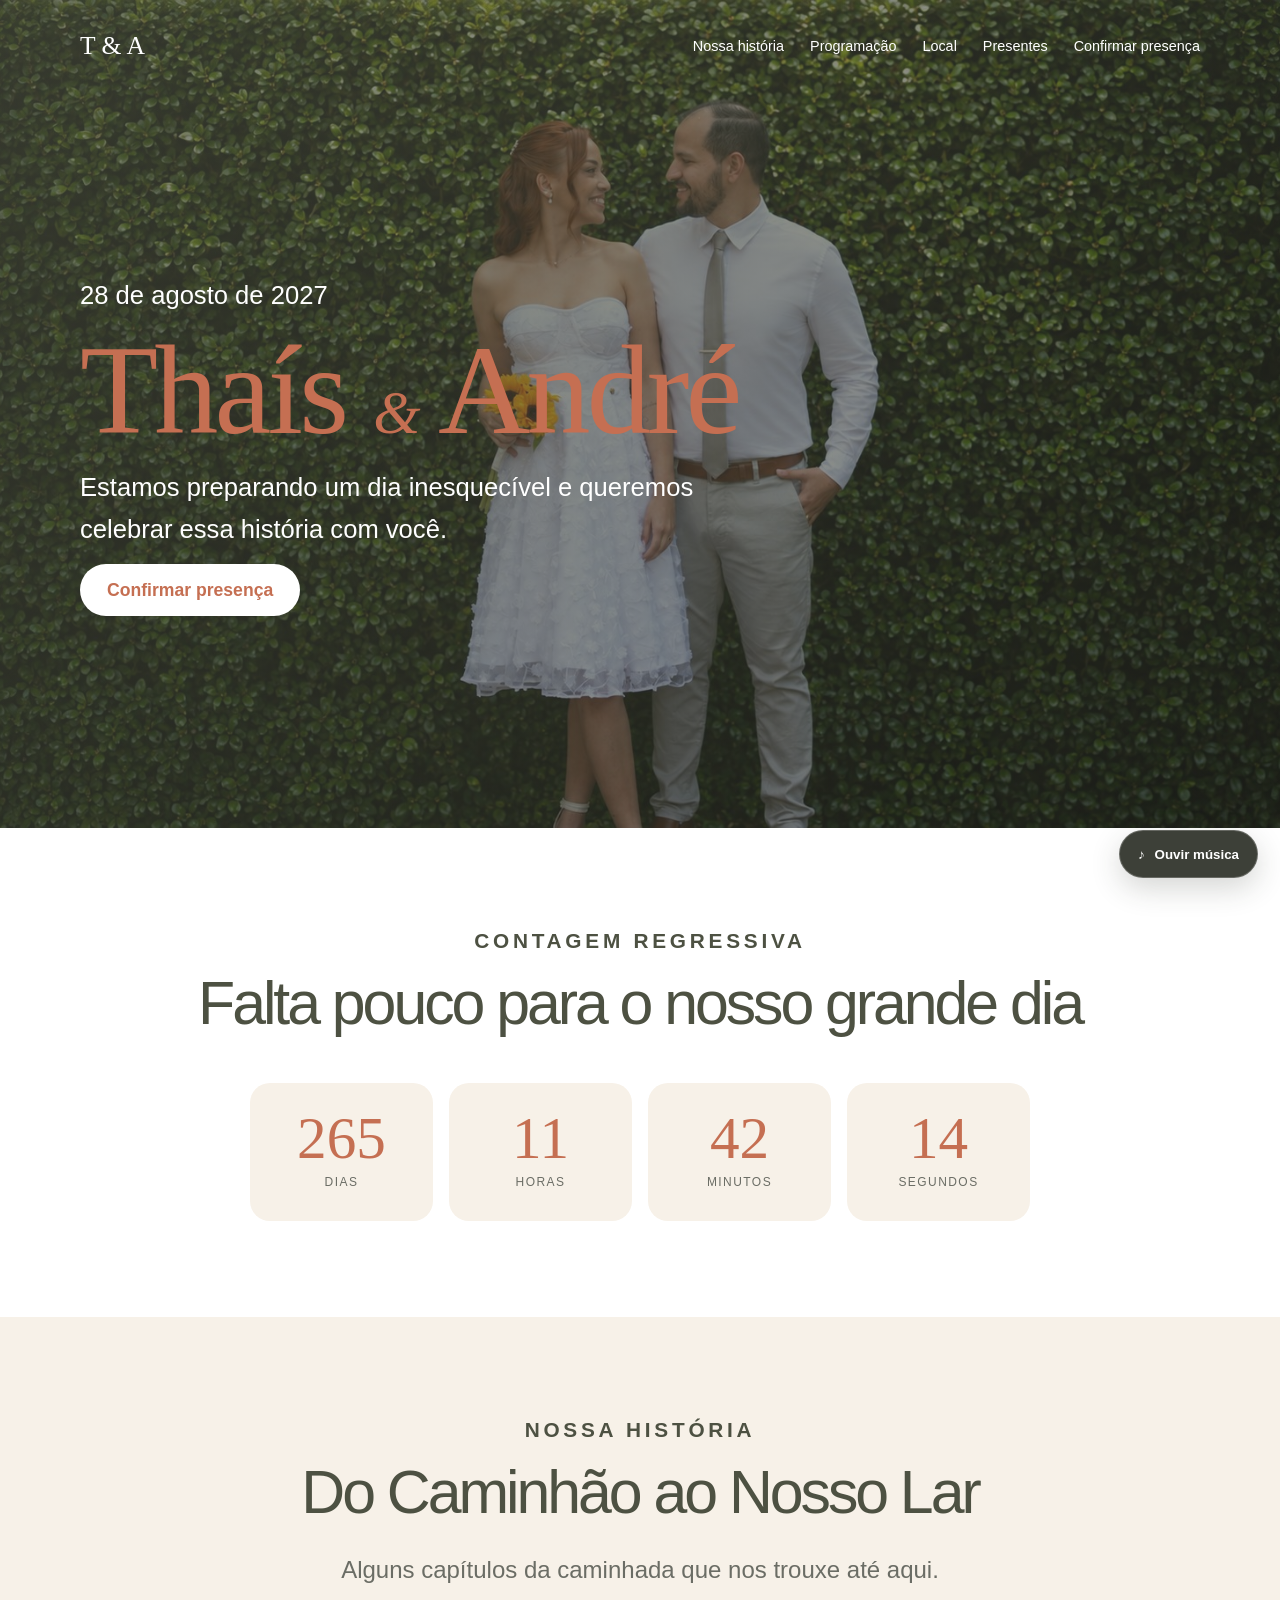
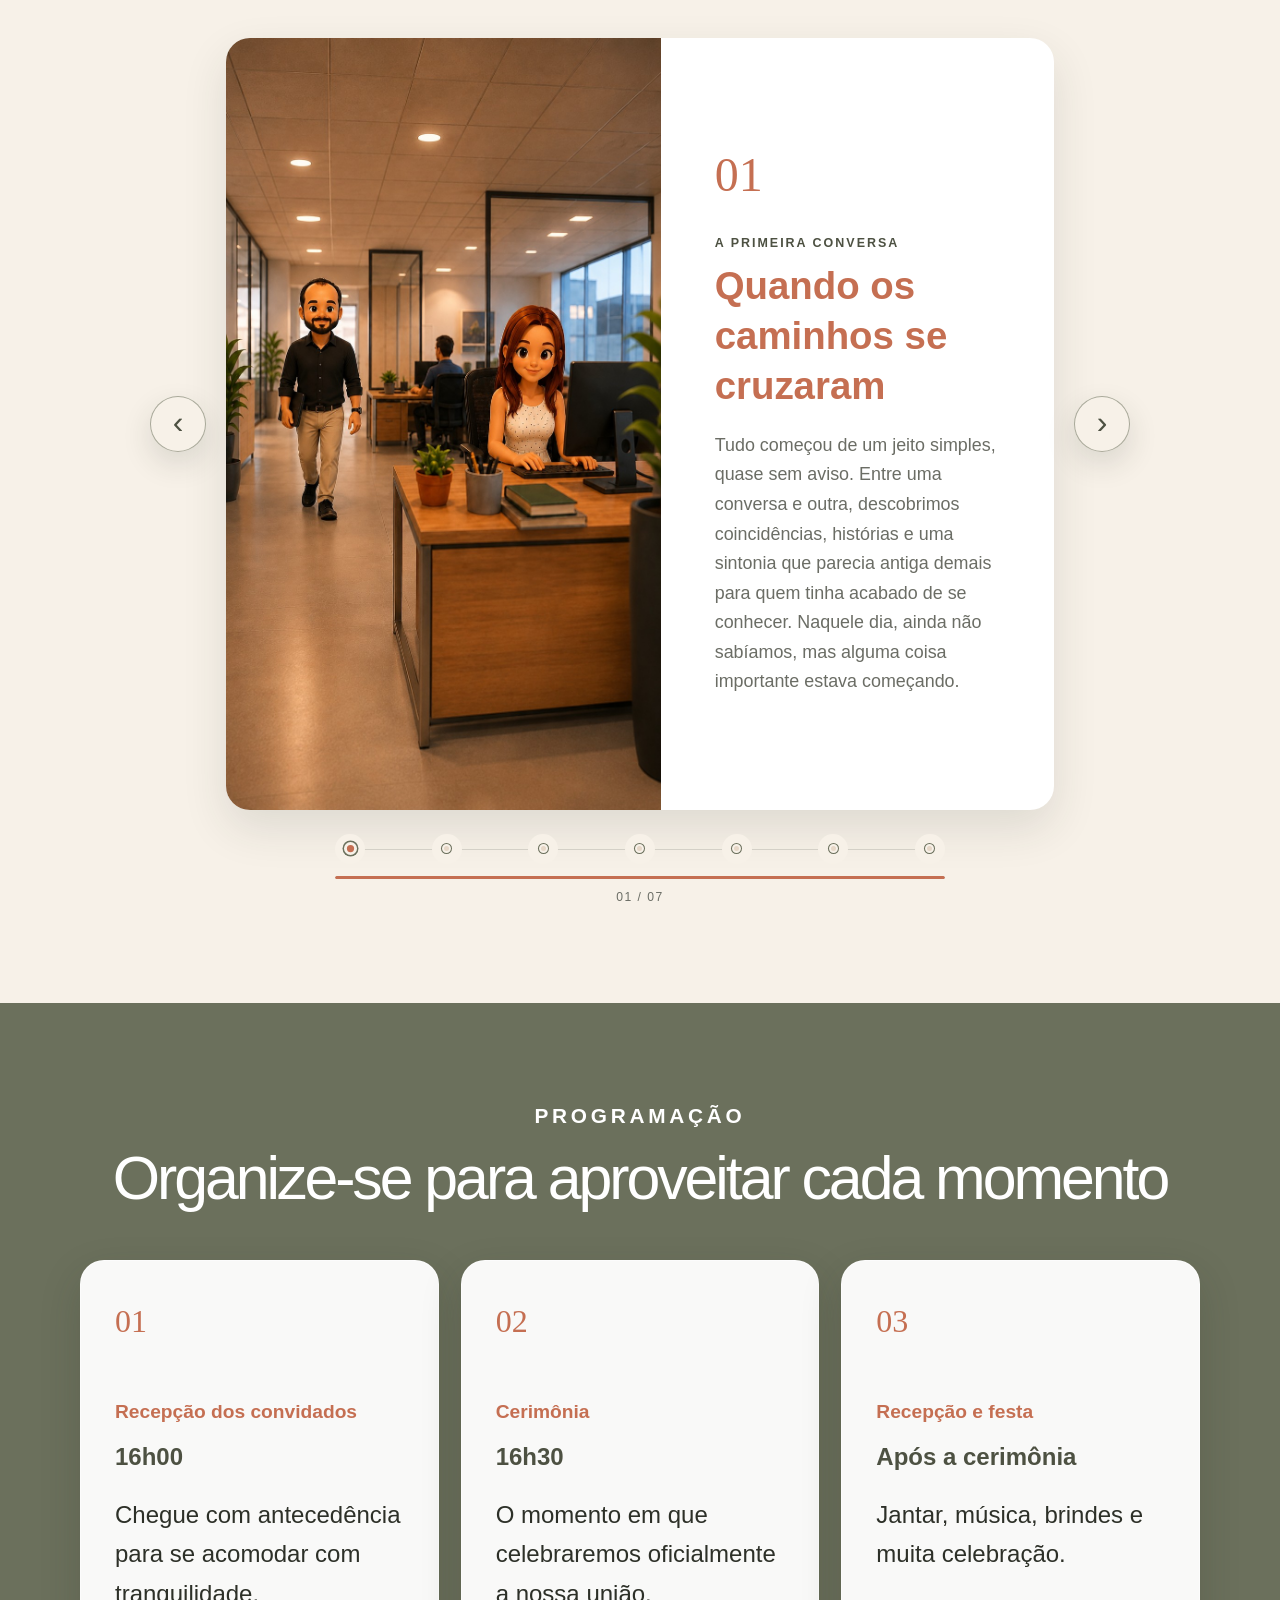
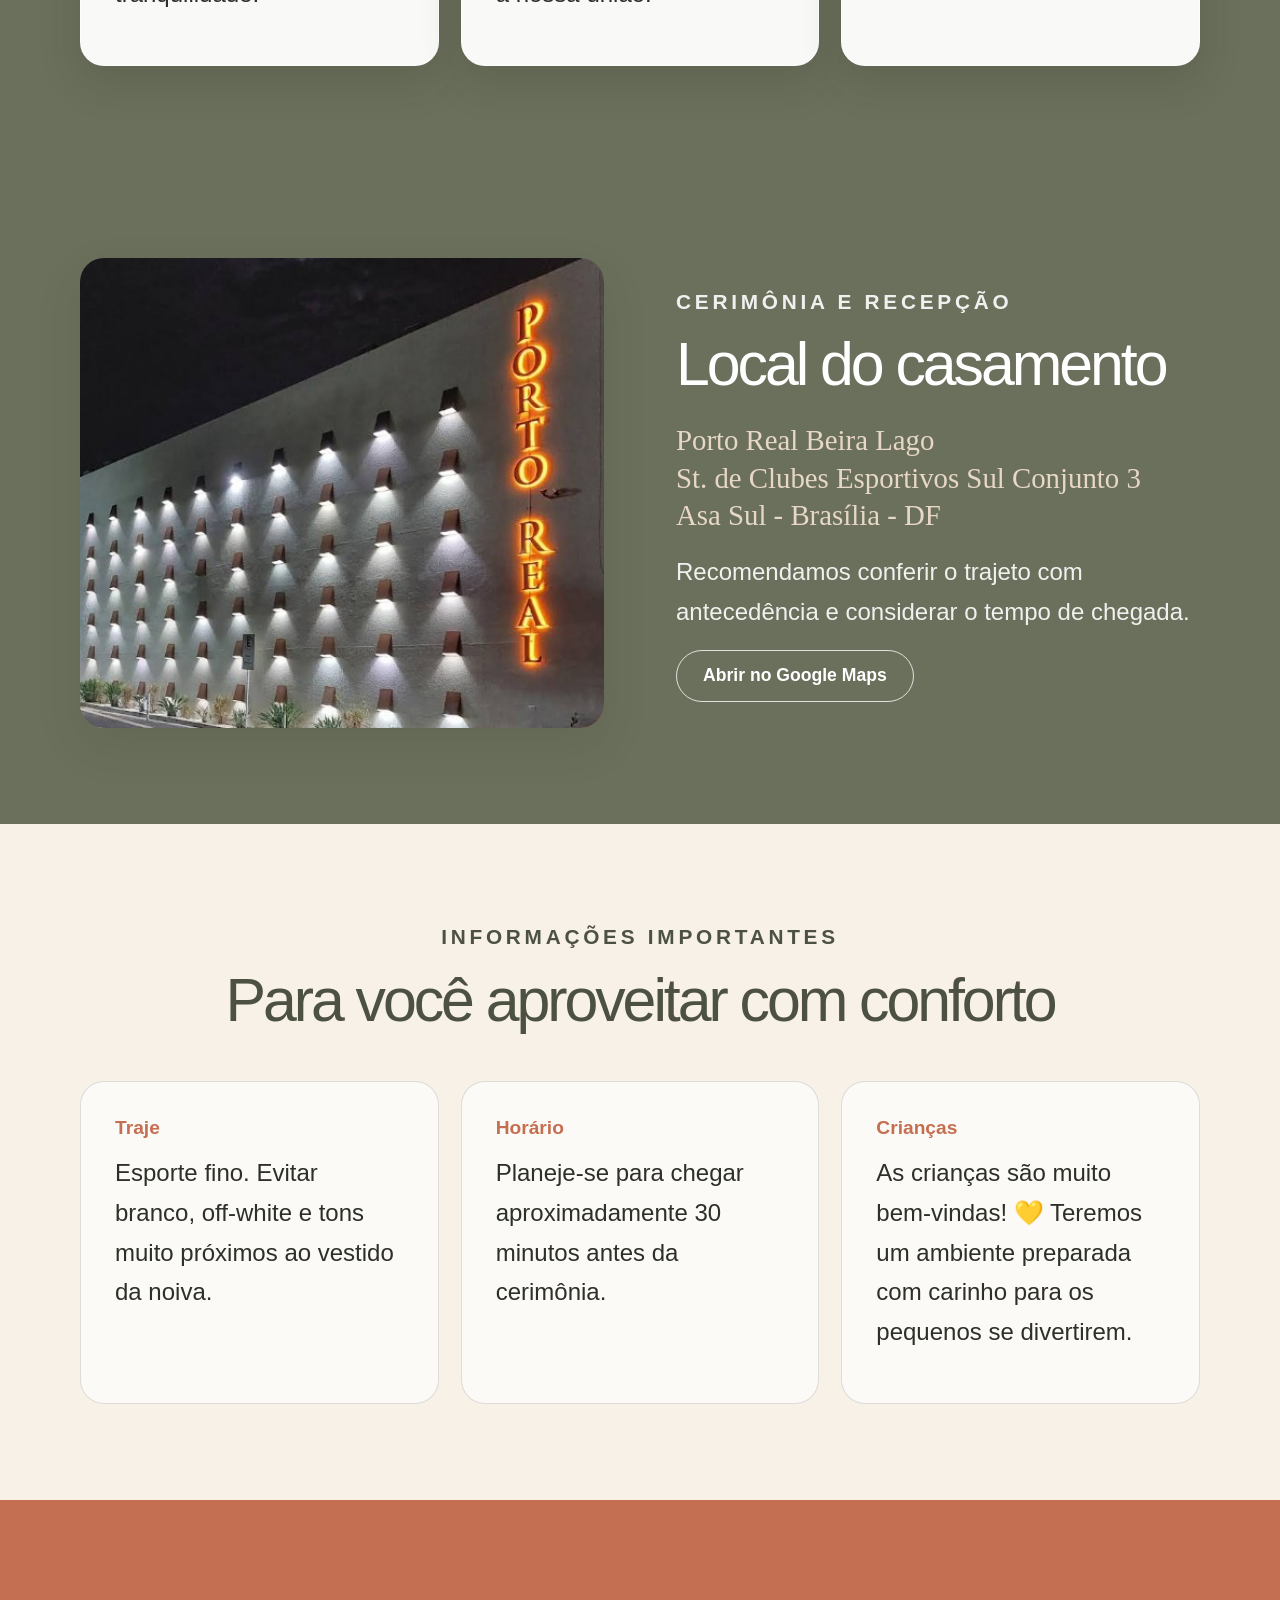
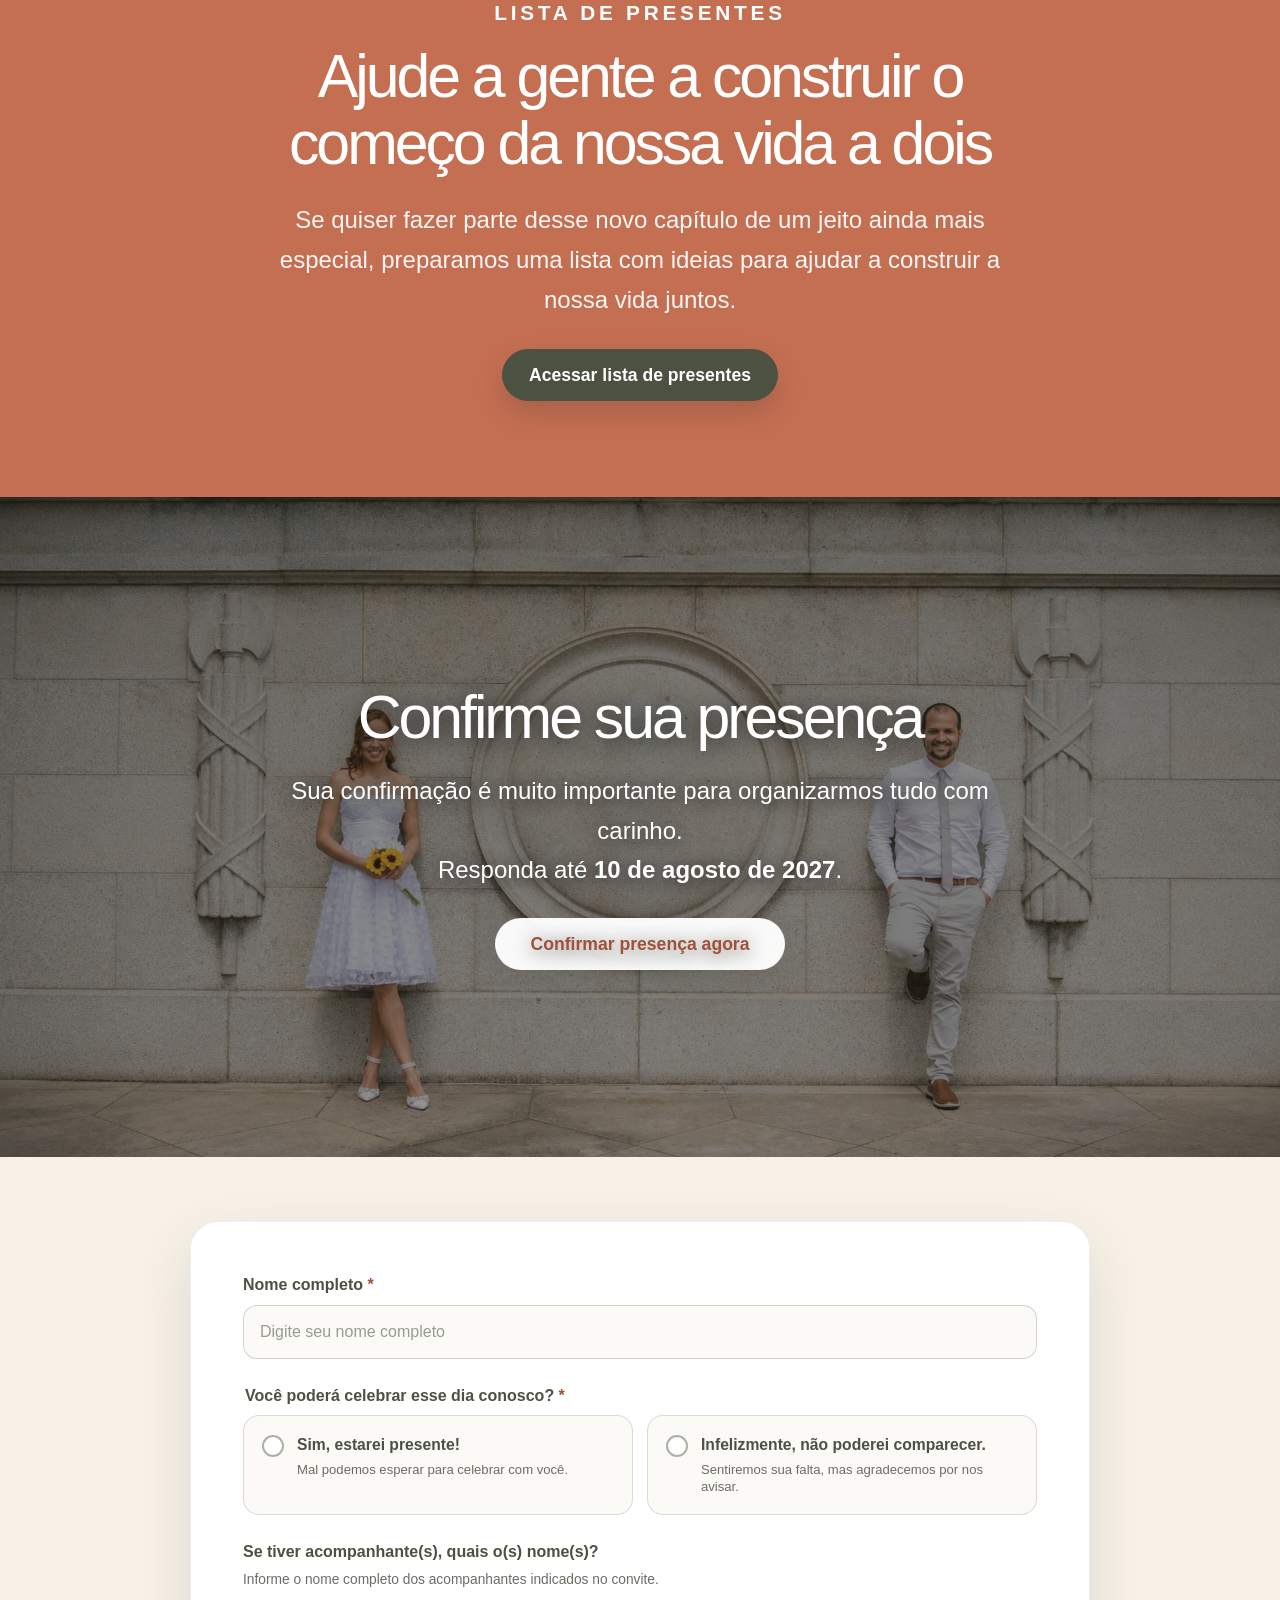
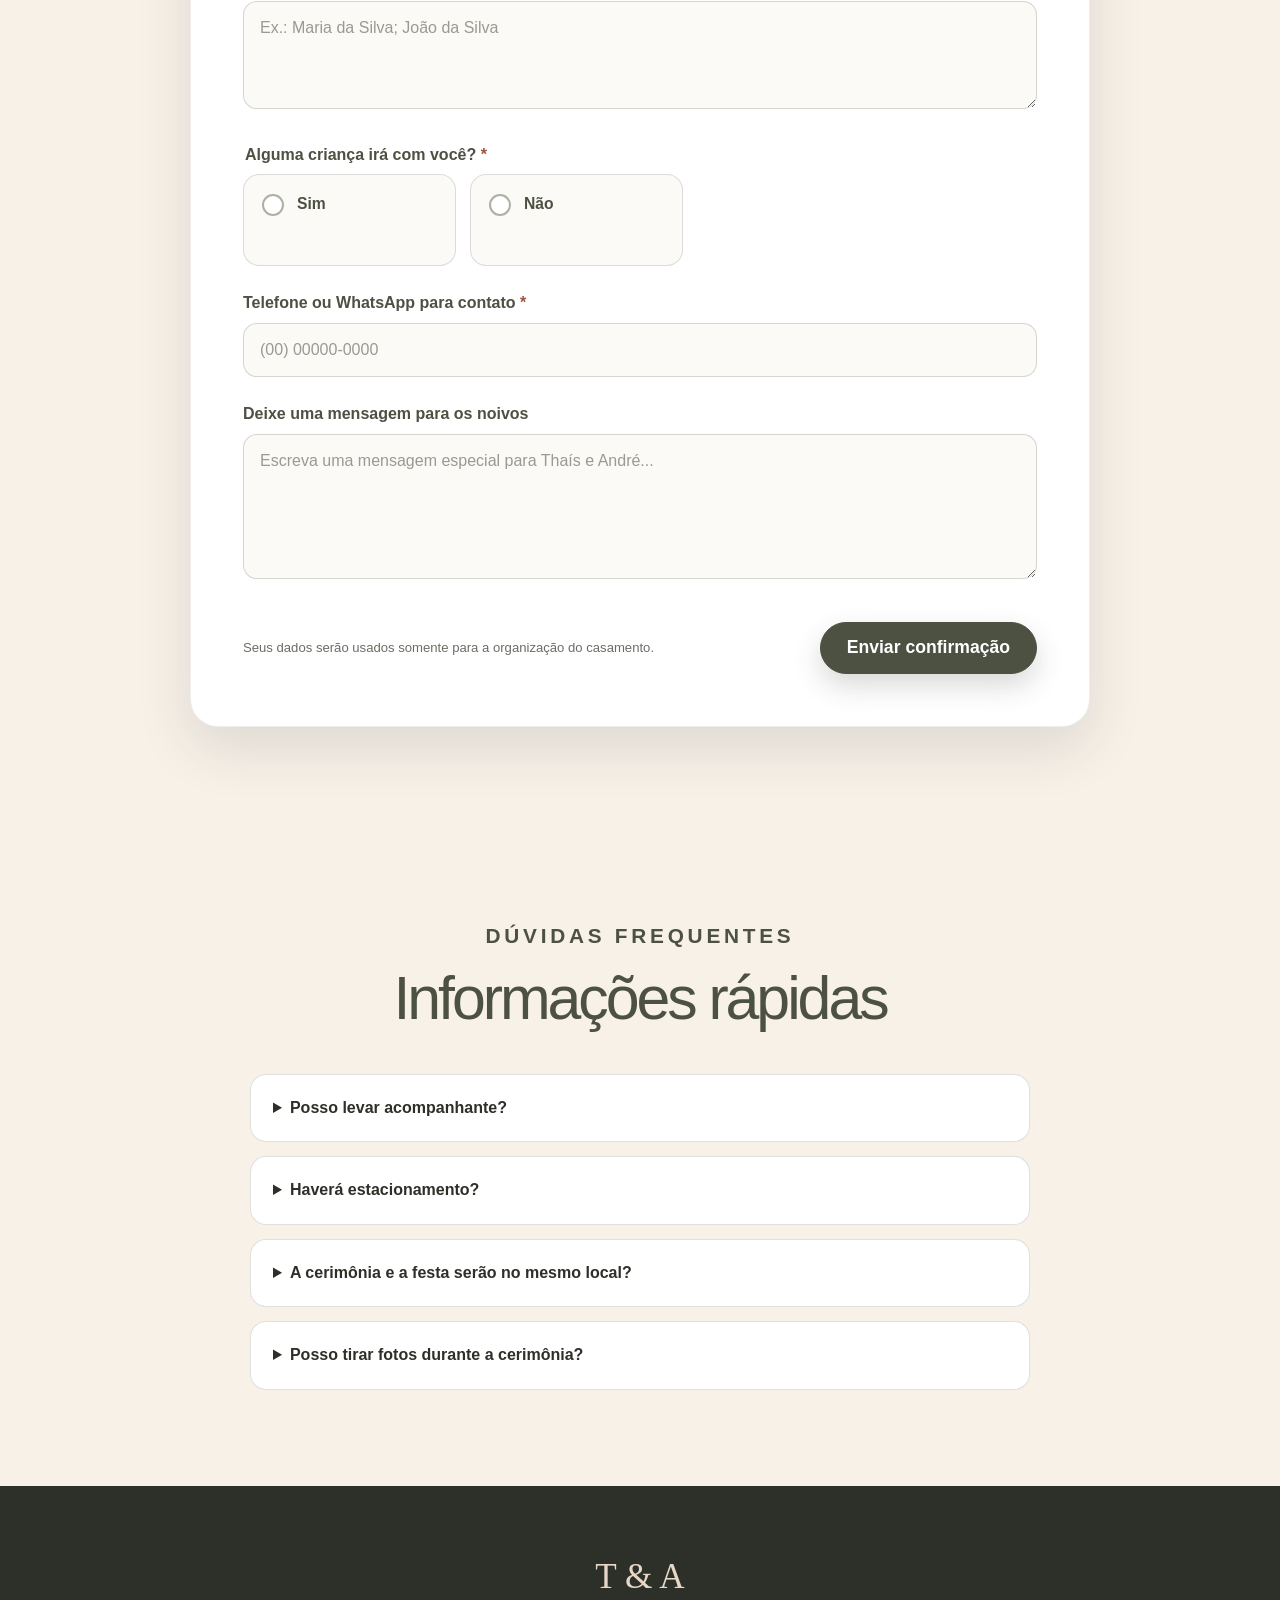
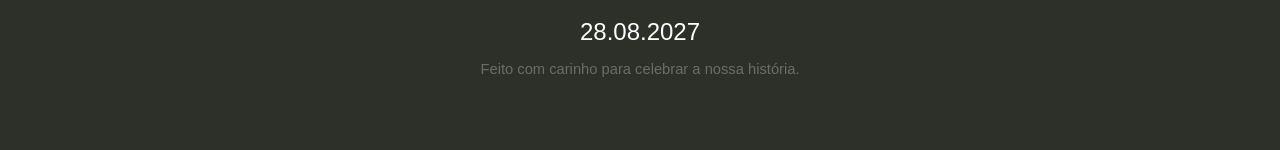
==== commit da6b0635: "Update index.html" ====
--- a/index.html
+++ b/index.html
@@ -194,7 +194,7 @@
 <div class="rsvp-form-area" id="form-rsvp">
 <div class="container rsvp-form-container">
 
-<form action=https://script.google.com/macros/s/AKfycbwuK6RVf3yveS4u22ph-leJ-RnmFsyYd3D7sWX2e00JJMDd7dpXWLPuYBk3Y02RFxPS/exec class="rsvp-native-form" id="rsvp-native-form" method="POST" novalidate="" target="rsvp-submit-frame">
+<form action="https://script.google.com/macros/s/AKfycbwuK6RVf3yveS4u22ph-leJ-RnmFsyYd3D7sWX2e00JJMDd7dpXWLPuYBk3Y02RFxPS/exec" class="rsvp-native-form" id="rsvp-native-form" method="POST" novalidate="" target="rsvp-submit-frame">
 <input name="Evento" type="hidden" value="Casamento Thaís &amp; André — 28/08/2027"/>
 <input id="rsvp-pagina" name="Página" type="hidden" value=""/>
 <input name="evento_token" type="hidden" value="TA-28082027-RSVP"/>
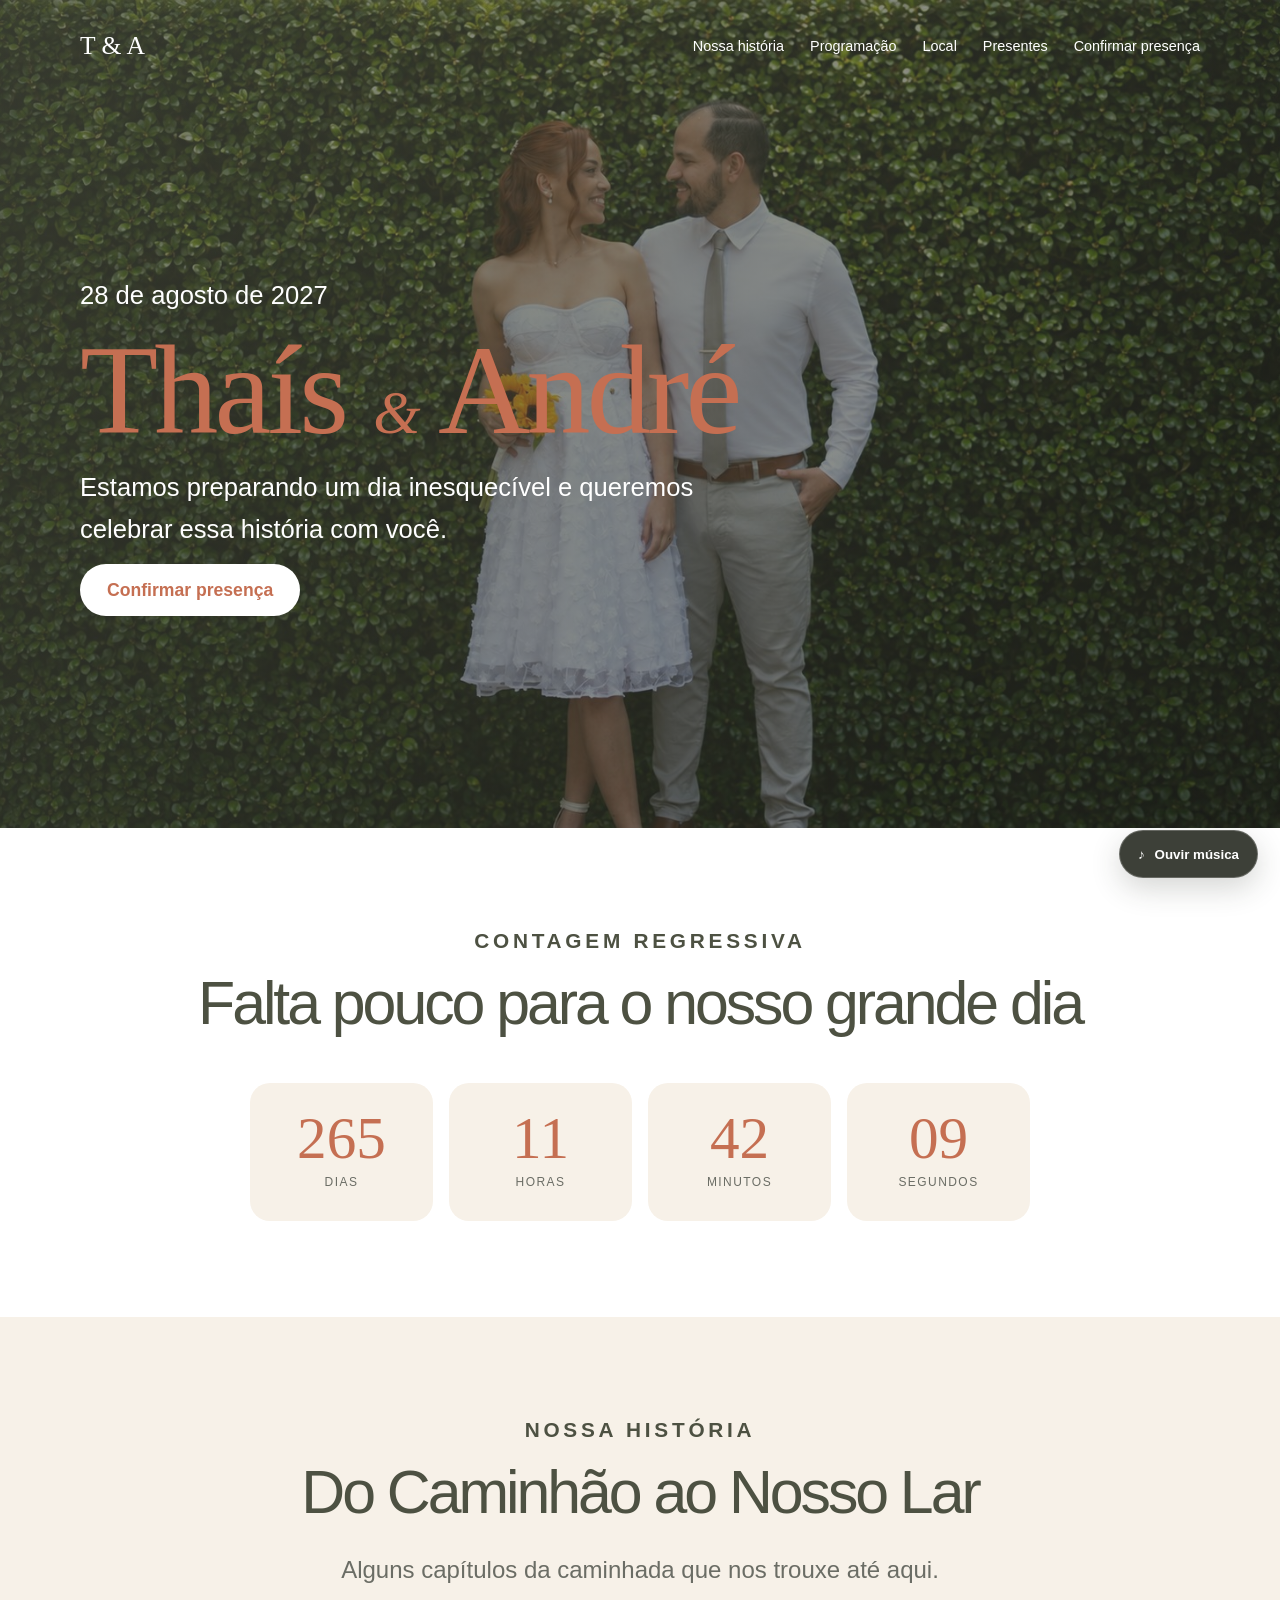
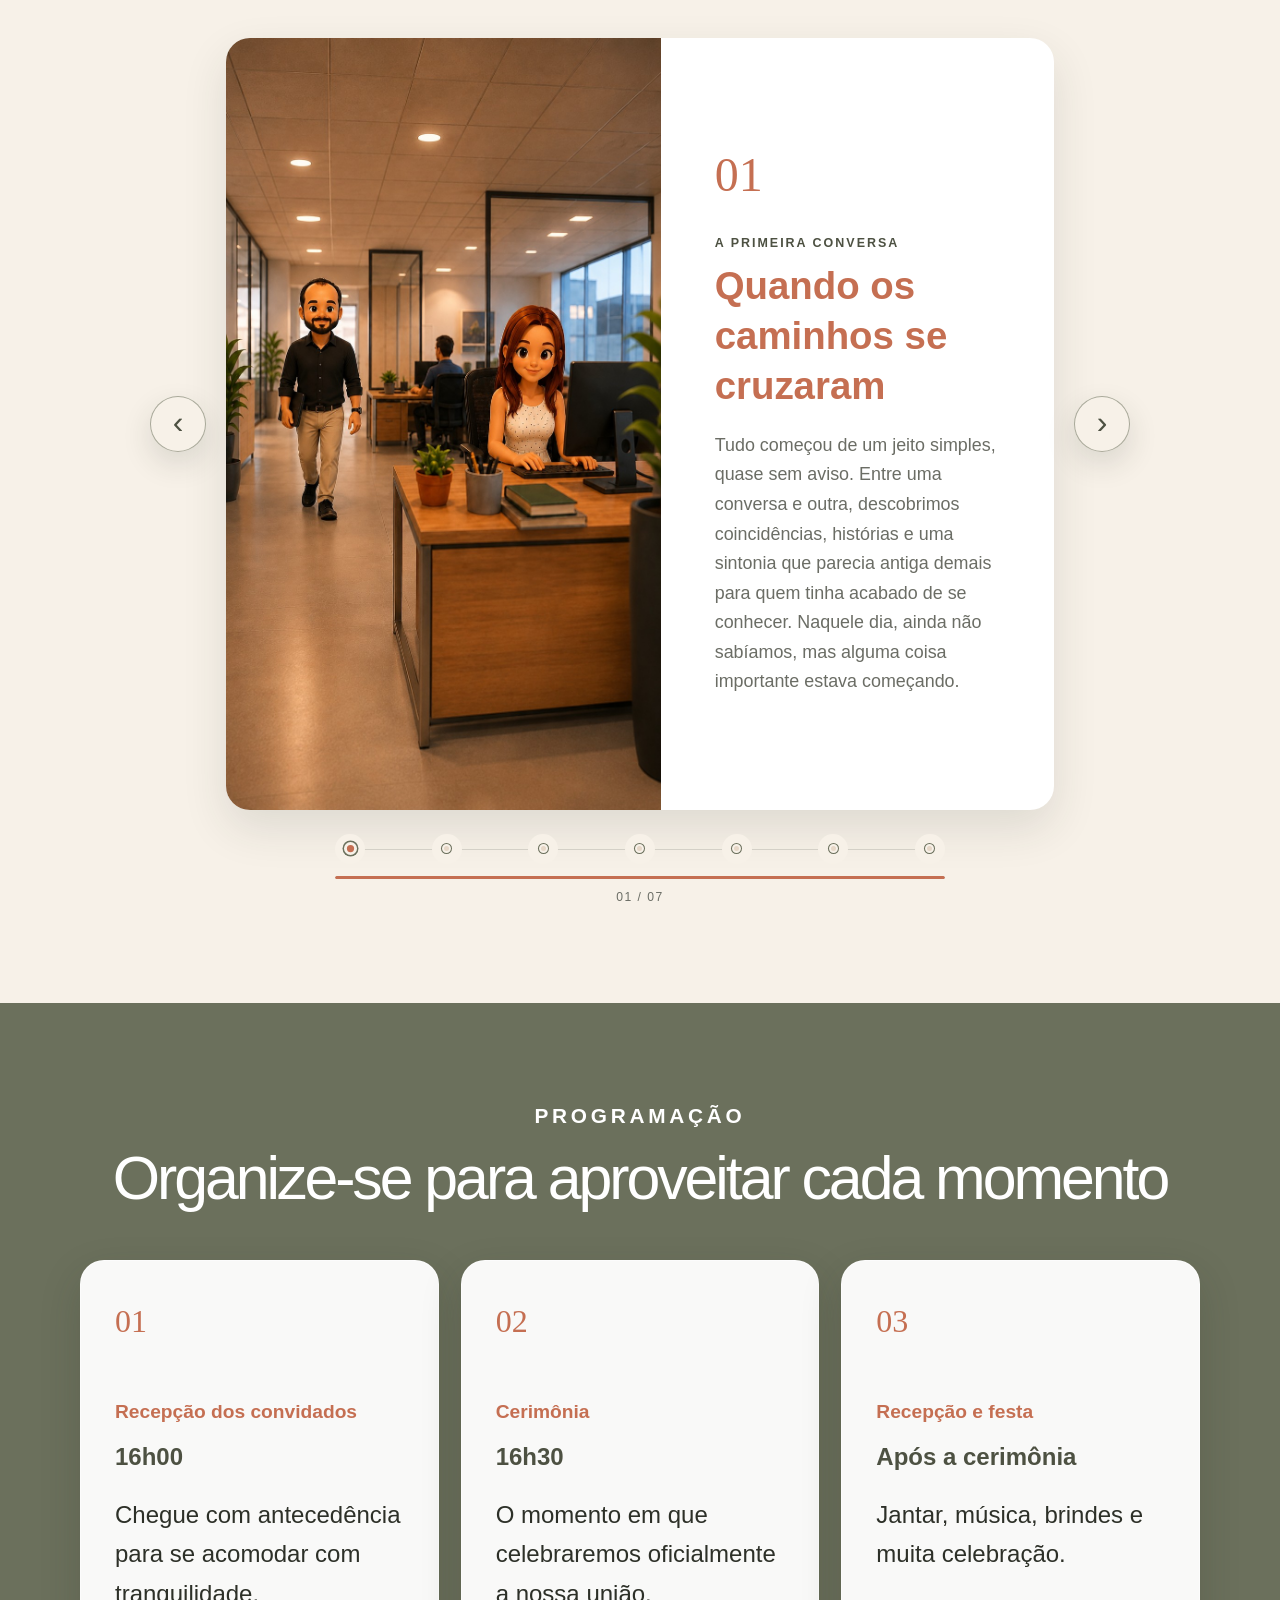
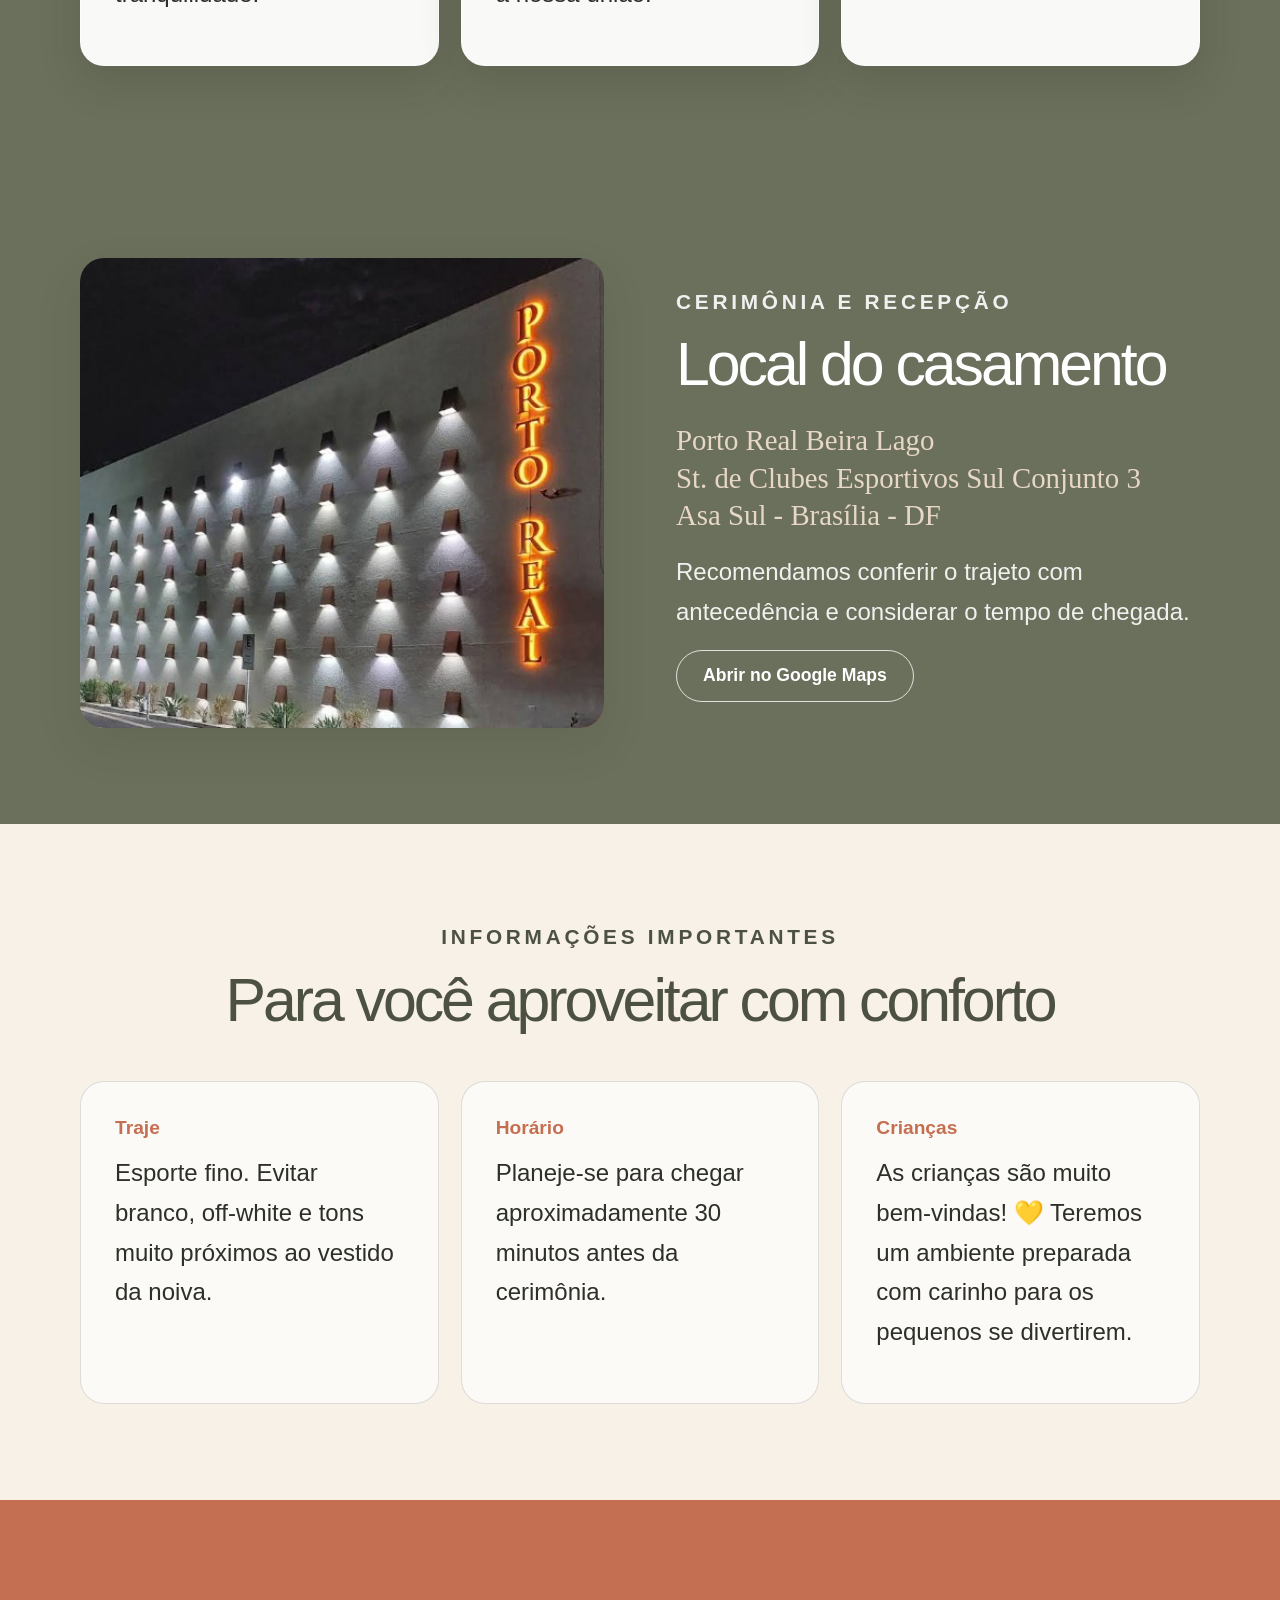
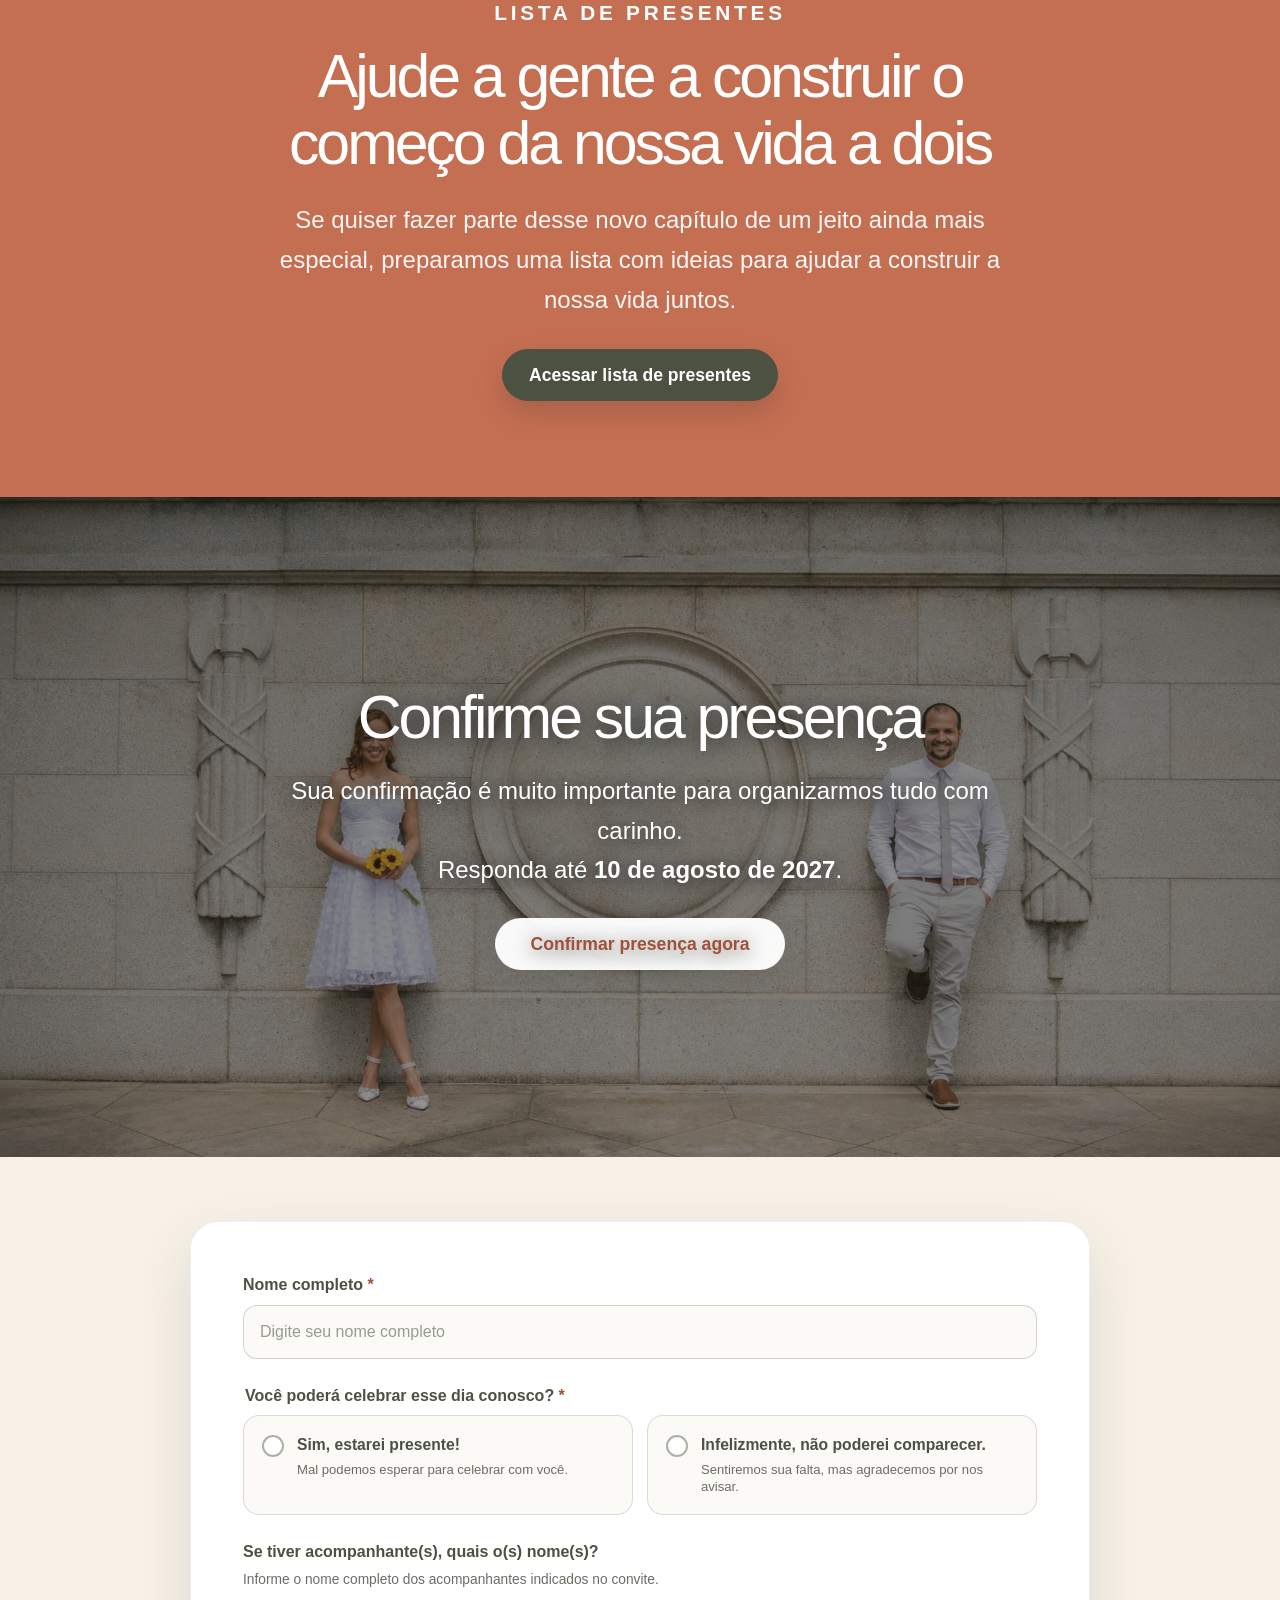
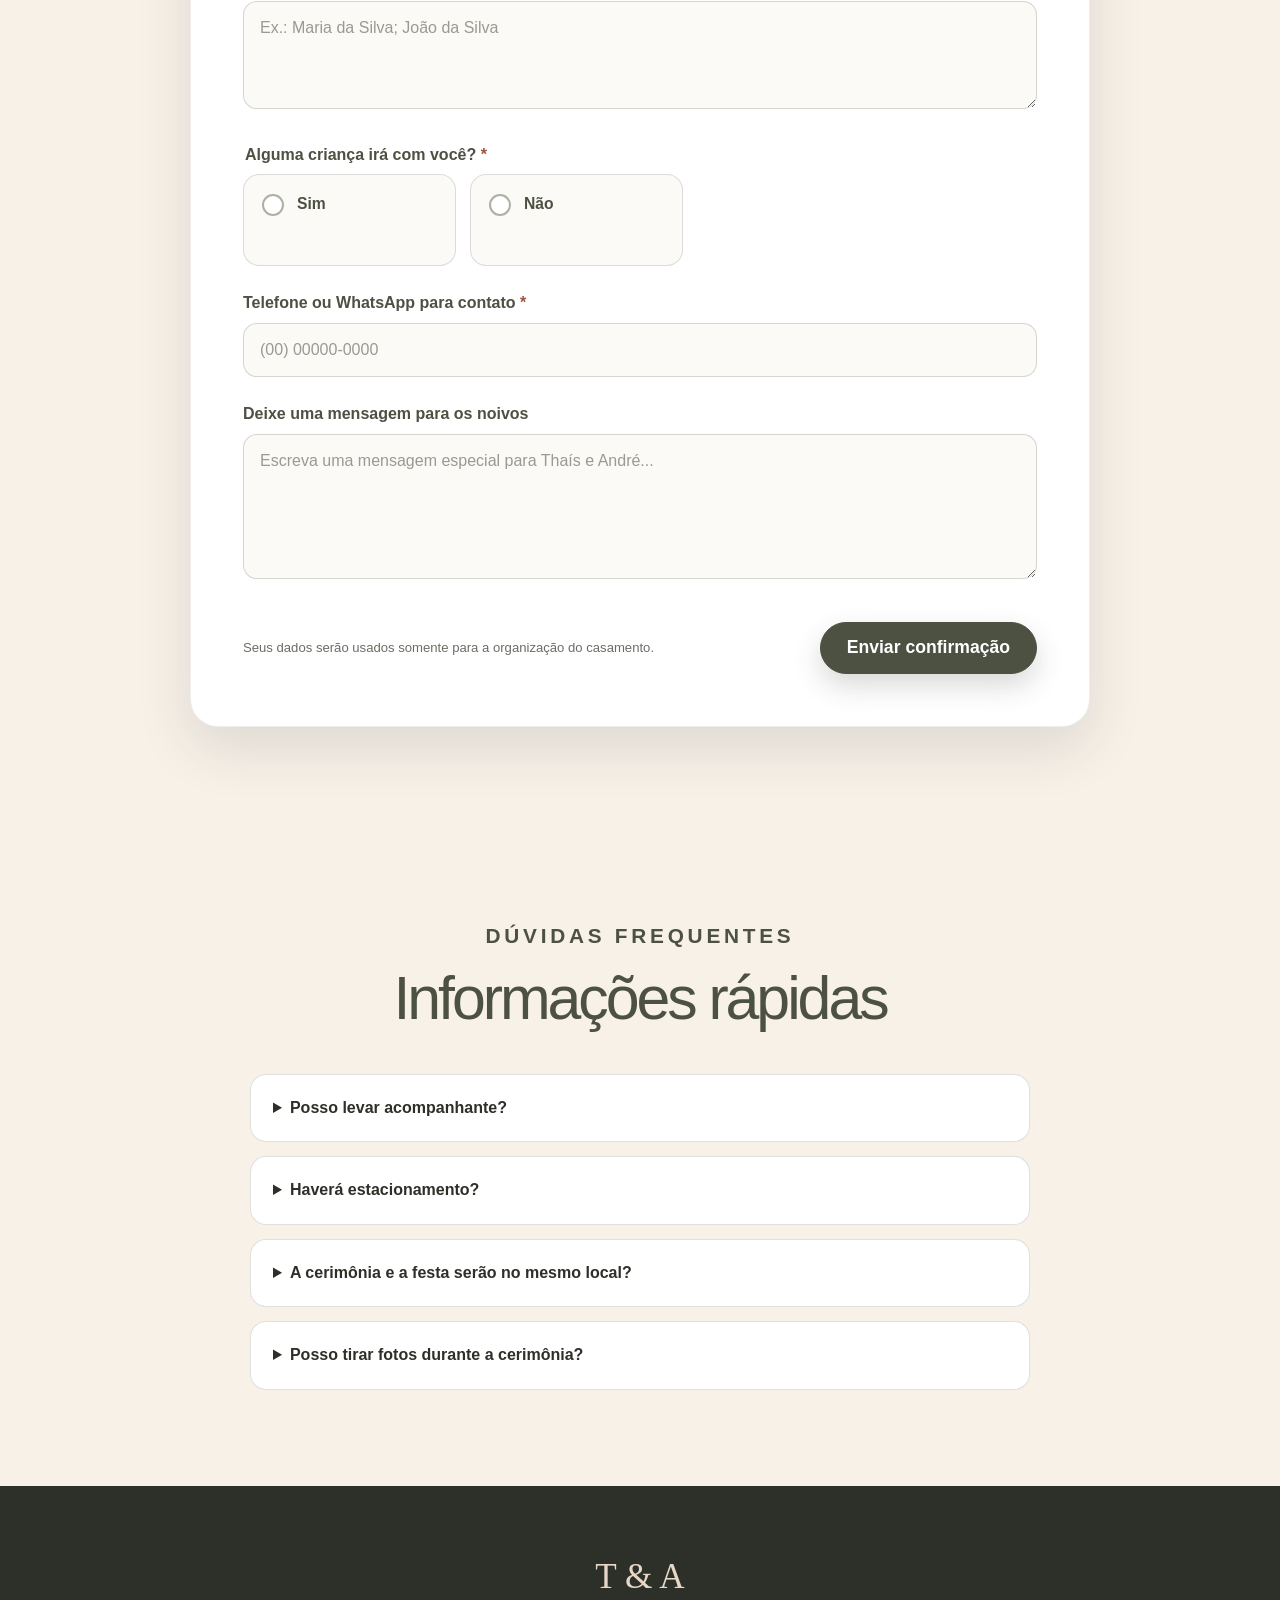
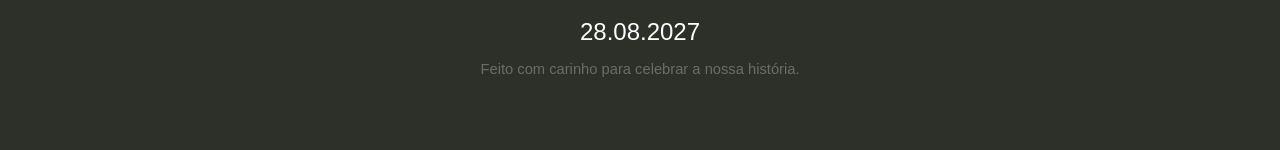
==== commit e7ad8af5: "Add files via upload" ====
--- a/index.html
+++ b/index.html
@@ -13,8 +13,8 @@
 <!-- Depois de publicar, troque pela URL absoluta da imagem:
   <meta property="og:image" content="https://SEU-USUARIO.github.io/casamento/assets/images/capa.jpg" />
   -->
-<link href="css/style.css" rel="stylesheet"/>
-<script defer="" src="js/script.js"></script>
+<link href="css/style.css?v=20260828-mobile3" rel="stylesheet"/>
+<script defer="" src="js/script.js?v=20260828-mobile3"></script>
 </head>
 <body>
 <a class="skip-link" href="#conteudo">Ir para o conteúdo</a>
@@ -83,7 +83,7 @@
 <article aria-hidden="true" aria-label="Momento 4 de 7" class="story-slide"><div class="story-photo"><img alt="Thaís e André celebrando juntos" data-fallback="assets/images/casal.jpg" src="assets/images/historia-04.jpg"/></div><div class="story-copy"><span class="story-number">04</span><p class="story-date">O começo do namoro</p><h3>17 de setembro de 2025</h3><p>Brasília e São Paulo deixaram de parecer tão distantes. Cada reencontro aumentava a certeza de que queríamos continuar escrevendo aquela história juntos. Até que, no dia 17 de setembro, veio o pedido de namoro — e, com um “sim”, nasceu oficialmente o nosso nós.</p></div></article>
 <article aria-hidden="true" aria-label="Momento 5 de 7" class="story-slide"><div class="story-photo"><img alt="Thaís e André no pedido de casamento" data-fallback="assets/images/casal.jpg" src="assets/images/historia-05.jpg"/></div><div class="story-copy"><span class="story-number">05</span><p class="story-date">Nossa primeira viagem</p><h3>Foz do Iguaçu</h3><p>Nossa primeira viagem juntos teve como destino Foz do Iguaçu e um motivo especial: Thaís correria uma meia maratona. Entre chuva, quilômetros, torcida e medalha, descobrimos que viajar juntos seria apenas mais uma das muitas aventuras que queríamos dividir.</p></div></article>
 <article aria-hidden="true" aria-label="Momento 6 de 7" class="story-slide"><div class="story-photo"><img alt="Thaís e André preparando o casamento" data-fallback="assets/images/casal.jpg" src="assets/images/historia-06.jpg"/></div><div class="story-copy"><span class="story-number">06</span><p class="story-date">Construindo a nossa vida</p><h3>A mudança</h3><p>Depois vieram as caixas, o carro cheio e uma nova fase. Mais do que mudar de endereço, era a decisão de começar a construir uma rotina, uma casa e uma vida lado a lado. Aos poucos, duas histórias passaram a ocupar o mesmo lugar — e a apontar para o mesmo futuro.</p></div></article>
-<article aria-hidden="true" aria-label="Momento 7 de 7" class="story-slide"><div class="story-photo"><img alt="Thaís e André preparando o casamento" data-fallback="assets/images/casal.jpg" src="assets/images/historia-07.jpg"/></div><div class="story-copy"><span class="story-number">07</span><p class="story-date">Construindo a nossa vida</p><h3>A mudança</h3><p>Depois vieram as caixas, o carro cheio e uma nova fase. Mais do que mudar de endereço, era a decisão de começar a construir uma rotina, uma casa e uma vida lado a lado. Aos poucos, duas histórias passaram a ocupar o mesmo lugar — e a apontar para o mesmo futuro.</p></div></article>
+<article aria-hidden="true" aria-label="Momento 7 de 7" class="story-slide"><div class="story-photo"><img alt="Thaís e André preparando o casamento" data-fallback="assets/images/casal.jpg" src="assets/images/historia-07.jpg"/></div><div class="story-copy"><span class="story-number">07</span><p class="story-date">Agora é oficial</p><h3>O nosso primeiro "sim"</h3><p>Depois de tantos quilômetros, aeroportos, viagens, cafés, corridas e planos… resolvemos facilitar as coisas e colocar tudo no papel. Com direito a alianças, flores, assinatura e aquele sorriso de quem sabe que encontrou a pessoa certa, veio o nosso casamento civil. Agora não tinha mais volta: somos oficialmente uma família. ❤️</p></div></article>
 </div></div>
 <button aria-label="Ver próximo momento" class="story-arrow story-next" type="button">›</button>
 </div>
@@ -194,7 +194,7 @@
 <div class="rsvp-form-area" id="form-rsvp">
 <div class="container rsvp-form-container">
 
-<form action="https://script.google.com/macros/s/AKfycbwuK6RVf3yveS4u22ph-leJ-RnmFsyYd3D7sWX2e00JJMDd7dpXWLPuYBk3Y02RFxPS/exec" class="rsvp-native-form" id="rsvp-native-form" method="POST" novalidate="" target="rsvp-submit-frame">
+<form action="https://script.google.com/macros/s/AKfycbwuK6RVf3yveS4u22ph-1eJ-RnmFsyYd3D7sWX2e00JJMDd7dpXWLPuYBk3Y02RFxPS/exec" class="rsvp-native-form" id="rsvp-native-form" method="POST" novalidate="" target="rsvp-submit-frame">
 <input name="Evento" type="hidden" value="Casamento Thaís &amp; André — 28/08/2027"/>
 <input id="rsvp-pagina" name="Página" type="hidden" value=""/>
 <input name="evento_token" type="hidden" value="TA-28082027-RSVP"/>
--- a/css/style.css
+++ b/css/style.css
@@ -1270,3 +1270,280 @@
   color: var(--olive-dark);
   border-color: var(--olive);
 }
+
+/* =========================================================
+   MOBILE — preservação integral das imagens e layout próximo
+   ao desktop. Mantém as fotos sem cortes em telas estreitas.
+   ========================================================= */
+@media (max-width: 700px) {
+  html,
+  body {
+    max-width: 100%;
+    overflow-x: hidden;
+  }
+
+  body {
+    font-size: 16px;
+  }
+
+  .section {
+    padding: 64px 0;
+  }
+
+  .container {
+    width: min(calc(100% - 28px), var(--container));
+  }
+
+  h2 {
+    font-size: clamp(2rem, 8vw, 2.8rem);
+  }
+
+  p {
+    font-size: 1.05rem;
+  }
+
+  /* Capa principal: a foto inteira aparece no topo, sem cover/crop. */
+  .hero {
+    min-height: 0;
+    background-image:
+      linear-gradient(rgba(42, 45, 37, 0.34), rgba(42, 45, 37, 0.18)),
+      url("../assets/images/capa.jpg");
+    background-size: 100% 56.25vw, 100% auto;
+    background-position: top center, top center;
+    background-repeat: no-repeat, no-repeat;
+    background-color: var(--olive-dark);
+  }
+
+  .hero::after {
+    display: none;
+  }
+
+  .navbar {
+    min-height: 76px;
+  }
+
+  .hero-content {
+    min-height: 0;
+    padding-top: calc(56.25vw + 34px);
+    padding-bottom: 64px;
+    justify-content: flex-start;
+  }
+
+  .hero-content h1 {
+    font-size: clamp(3.1rem, 14vw, 4.8rem);
+  }
+
+  .hero-text {
+    max-width: 100%;
+    font-size: 1rem;
+  }
+
+  /* História: imagens verticais aparecem inteiras. */
+  .story-frame {
+    width: 100%;
+  }
+
+  .story-slide {
+    grid-template-columns: 1fr;
+  }
+
+  .story-photo {
+    min-height: 0 !important;
+    aspect-ratio: auto !important;
+    background: var(--cream);
+  }
+
+  .story-photo img {
+    width: 100%;
+    height: auto !important;
+    max-height: none;
+    object-fit: contain !important;
+    object-position: center;
+  }
+
+  .story-copy {
+    padding: 28px 24px 34px;
+  }
+
+  .story-number {
+    margin-bottom: 18px;
+    font-size: 2rem;
+  }
+
+  .story-copy > p:last-child {
+    font-size: 1rem;
+  }
+
+  .story-arrow {
+    top: 36%;
+    width: 46px;
+    height: 46px;
+    color: var(--olive-dark);
+    background: rgba(247, 241, 232, 0.96);
+    box-shadow: 0 8px 24px rgba(45, 48, 40, 0.18);
+  }
+
+  .story-prev {
+    left: 8px;
+  }
+
+  .story-next {
+    right: 8px;
+  }
+
+  .story-controls,
+  .story-progress {
+    width: calc(100% - 28px);
+  }
+
+  /* Local: não recorta a fotografia. */
+  .split-layout {
+    grid-template-columns: 1fr;
+    gap: 32px;
+  }
+
+  .reverse > :first-child {
+    order: initial;
+  }
+
+  .map-placeholder {
+    display: block;
+    min-height: 0 !important;
+    aspect-ratio: auto;
+    background: rgba(255, 255, 255, 0.12);
+  }
+
+  .map-placeholder img {
+    position: static !important;
+    width: 100%;
+    height: auto !important;
+    object-fit: contain !important;
+  }
+
+  /* RSVP: mantém a capa fotográfica inteira no topo. */
+  .rsvp-cover {
+    min-height: 0;
+    padding: calc(56.25vw + 34px) 0 54px;
+    align-items: flex-start;
+    background-image: url("../assets/images/fundo-rsvp.jpg");
+    background-size: 100% auto;
+    background-position: top center;
+    background-repeat: no-repeat;
+    background-color: var(--olive-dark);
+  }
+
+  .rsvp-cover-overlay {
+    background: linear-gradient(
+      to bottom,
+      rgba(35, 38, 31, 0.12) 0,
+      rgba(35, 38, 31, 0.18) 56.25vw,
+      rgba(35, 38, 31, 0.76) 56.25vw,
+      rgba(35, 38, 31, 0.82) 100%
+    );
+  }
+
+  .rsvp-cover-content {
+    width: min(calc(100% - 28px), 680px);
+  }
+
+  .rsvp-cover-content h2 {
+    font-size: clamp(2rem, 9vw, 2.8rem);
+  }
+
+  .rsvp-cover-content > p {
+    font-size: 1rem;
+  }
+
+  .rsvp-scroll-button {
+    width: min(100%, 340px);
+  }
+
+  .rsvp-form-area {
+    padding: 48px 0 64px;
+  }
+
+  .rsvp-form-container {
+    width: min(calc(100% - 22px), 900px);
+  }
+
+  .rsvp-native-form {
+    padding: 22px 16px;
+    border-radius: 20px;
+  }
+
+  .rsvp-form-grid,
+  .rsvp-choice-grid {
+    grid-template-columns: 1fr;
+  }
+
+  .rsvp-choice-grid-compact {
+    grid-template-columns: repeat(2, minmax(0, 1fr));
+  }
+
+  .rsvp-field input[type="text"],
+  .rsvp-field input[type="tel"],
+  .rsvp-field textarea {
+    font-size: 16px;
+  }
+
+  .rsvp-form-footer {
+    align-items: stretch;
+    flex-direction: column;
+  }
+
+  .rsvp-submit-button {
+    width: 100%;
+  }
+
+  /* Programação e informações: largura confortável e próxima ao desktop. */
+  .cards-grid {
+    grid-template-columns: 1fr;
+    gap: 16px;
+  }
+
+  .info-card,
+  .simple-card {
+    padding: 24px;
+  }
+
+  .music-control {
+    right: 14px;
+    bottom: 14px;
+    width: 48px;
+    padding: 0;
+    justify-content: center;
+  }
+
+  .music-label {
+    position: absolute;
+    width: 1px;
+    height: 1px;
+    overflow: hidden;
+    clip: rect(0, 0, 0, 0);
+  }
+}
+
+@media (max-width: 420px) {
+  .hero-content {
+    padding-top: calc(56.25vw + 28px);
+  }
+
+  .countdown {
+    grid-template-columns: repeat(2, 1fr);
+    gap: 10px;
+  }
+
+  .countdown-card {
+    padding: 18px 8px;
+  }
+
+  .story-arrow {
+    top: 32%;
+    width: 42px;
+    height: 42px;
+  }
+
+  .rsvp-cover {
+    padding-top: calc(56.25vw + 30px);
+  }
+}
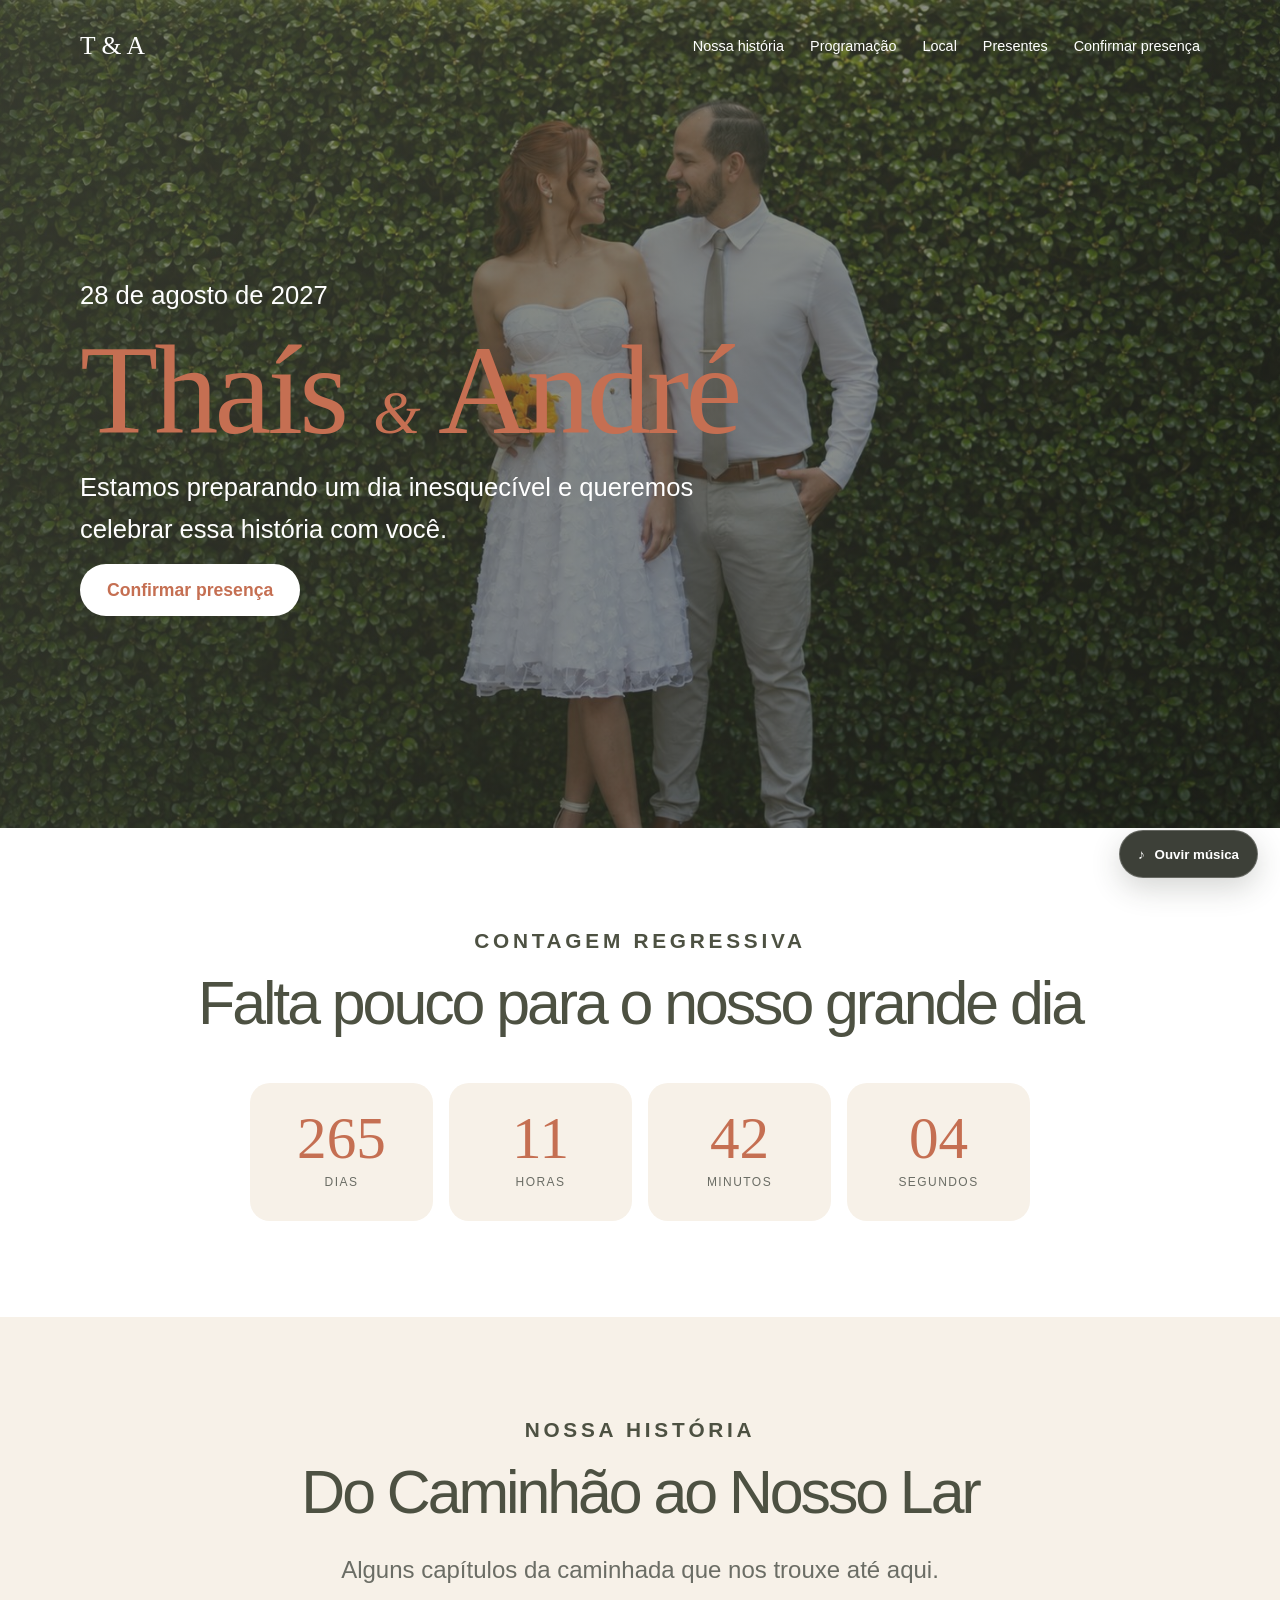
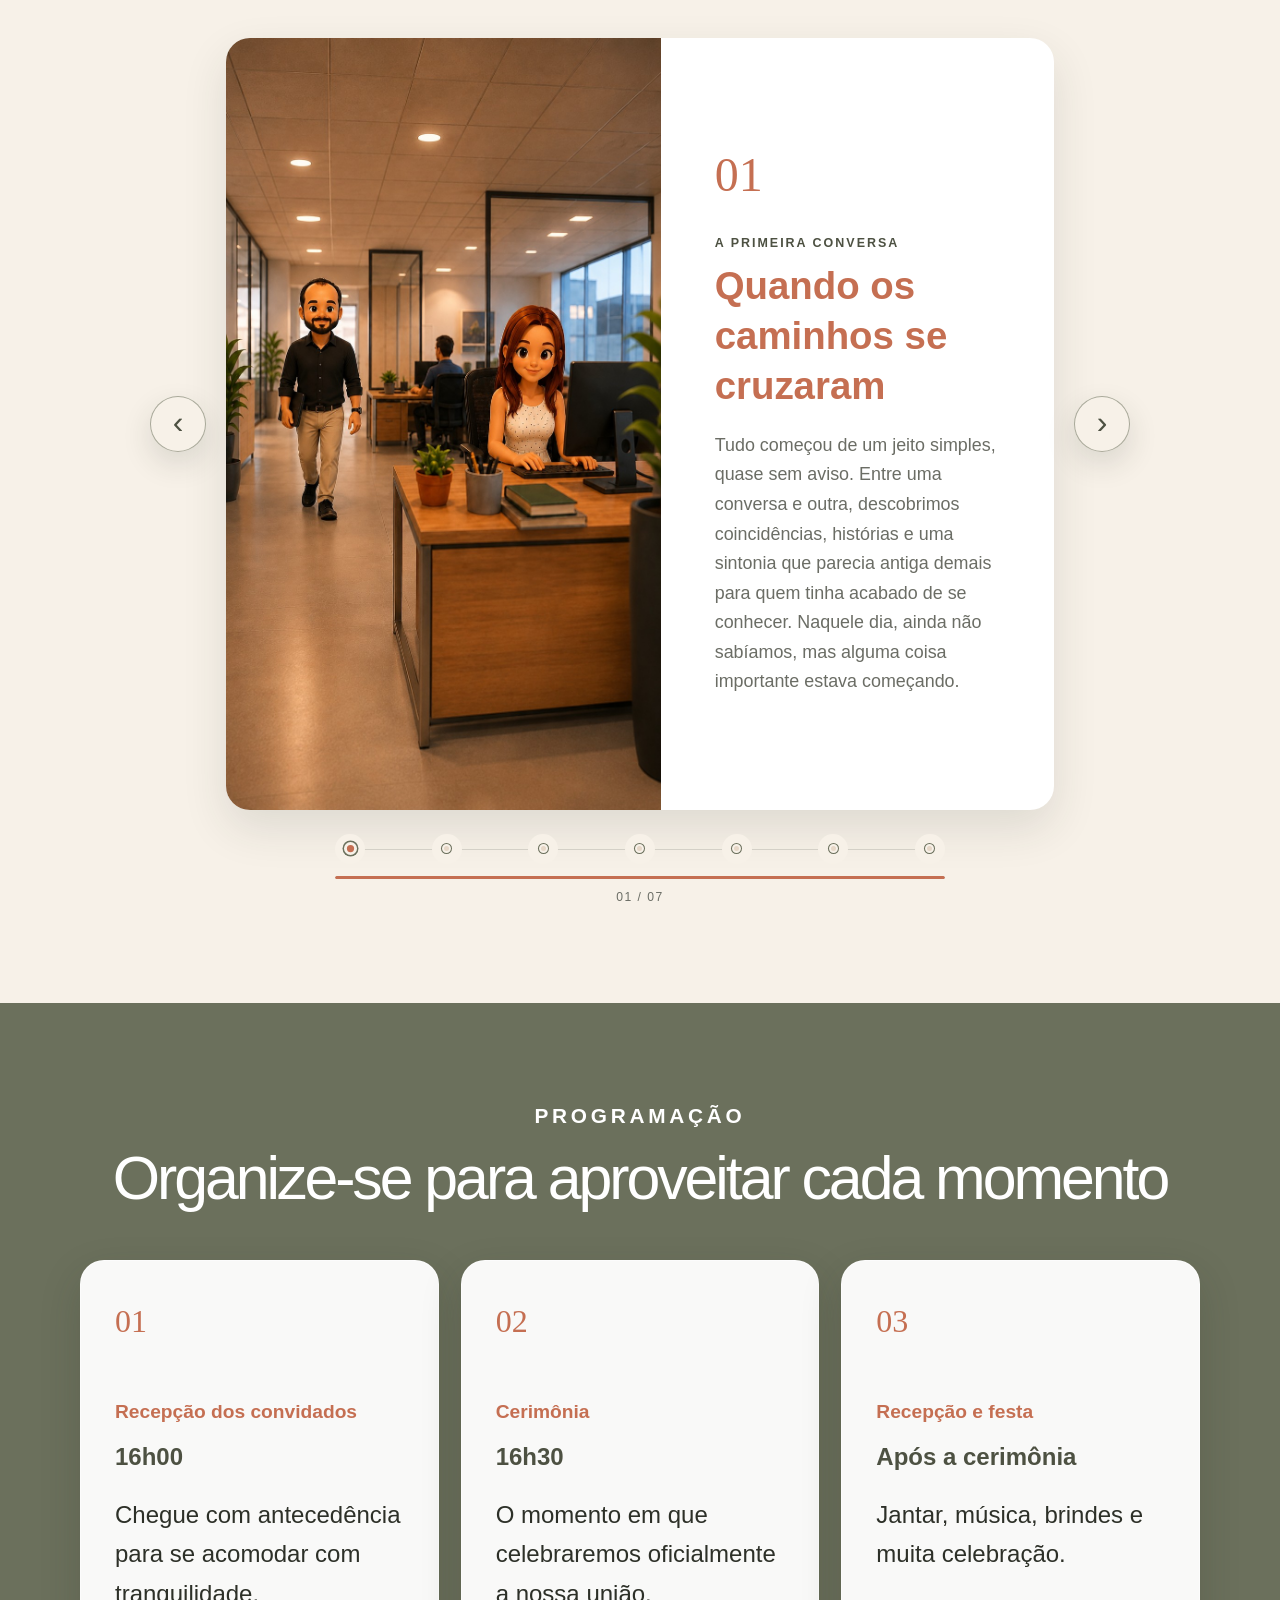
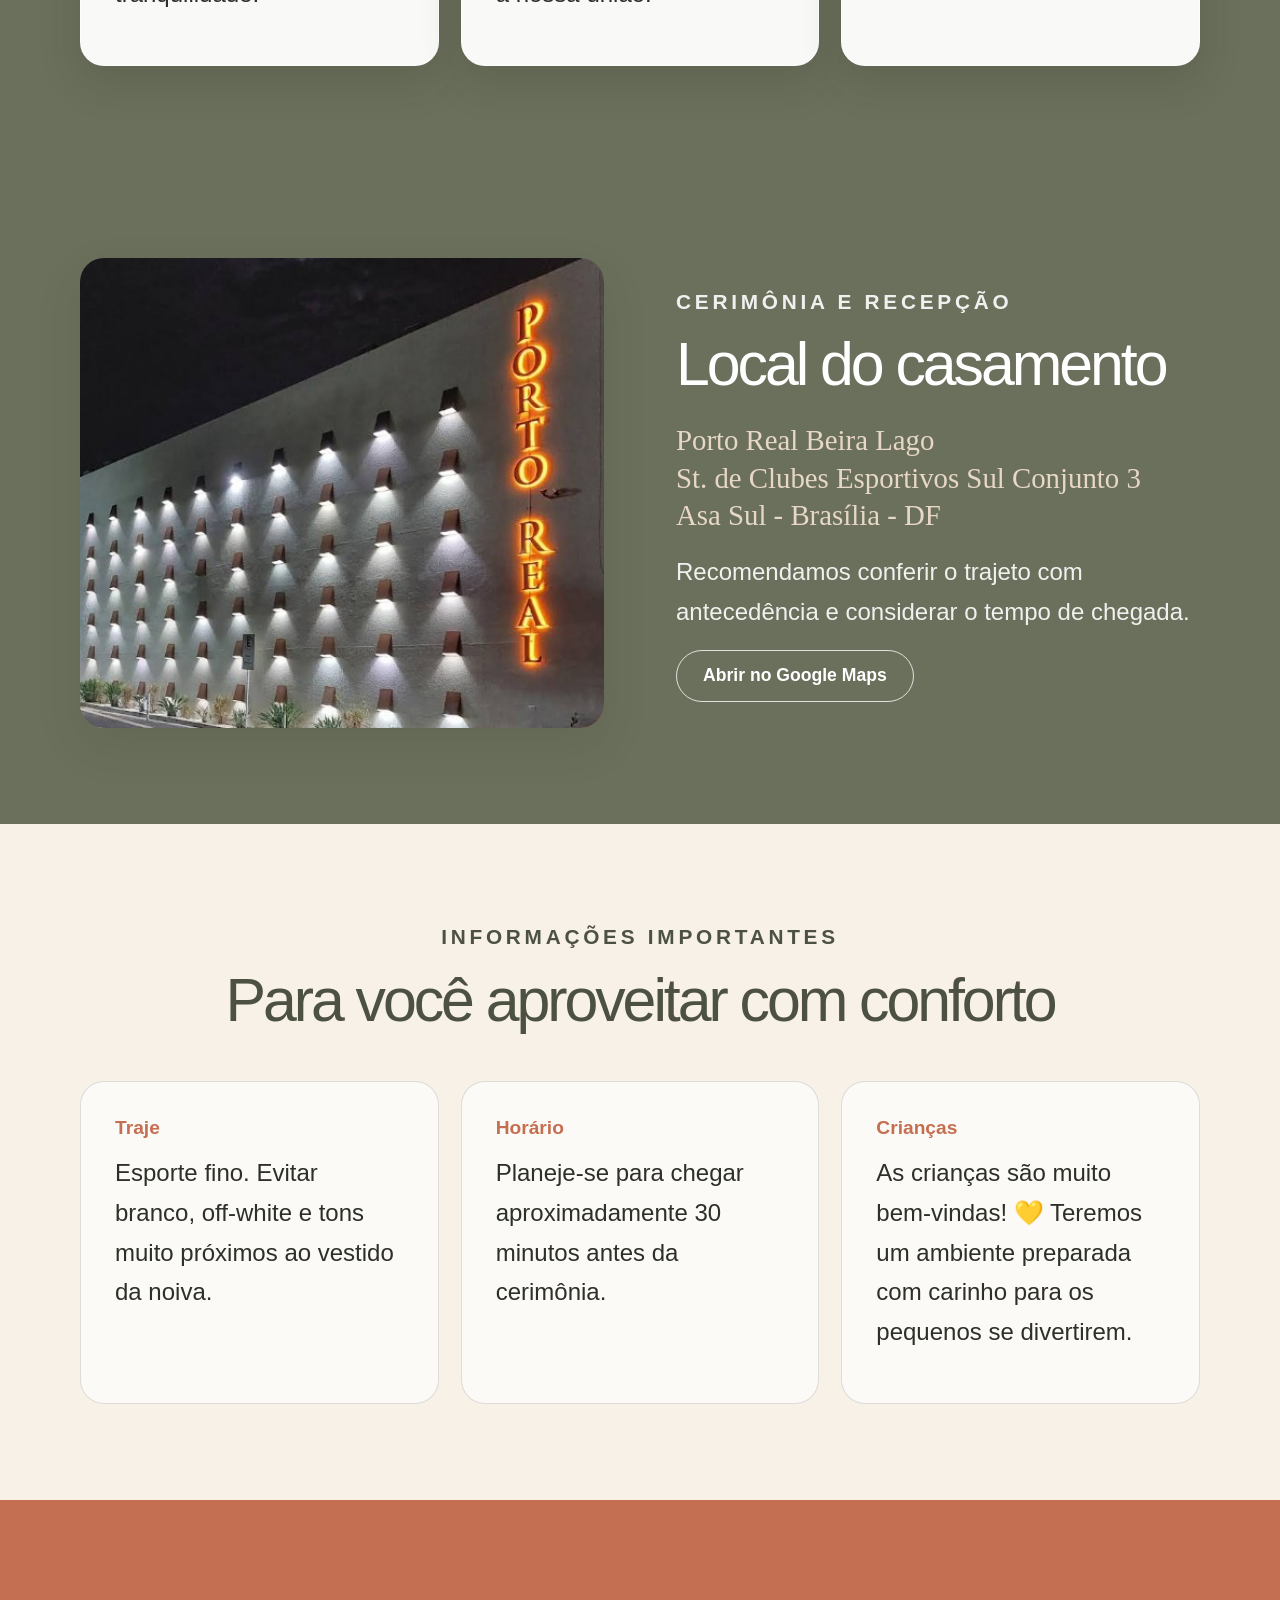
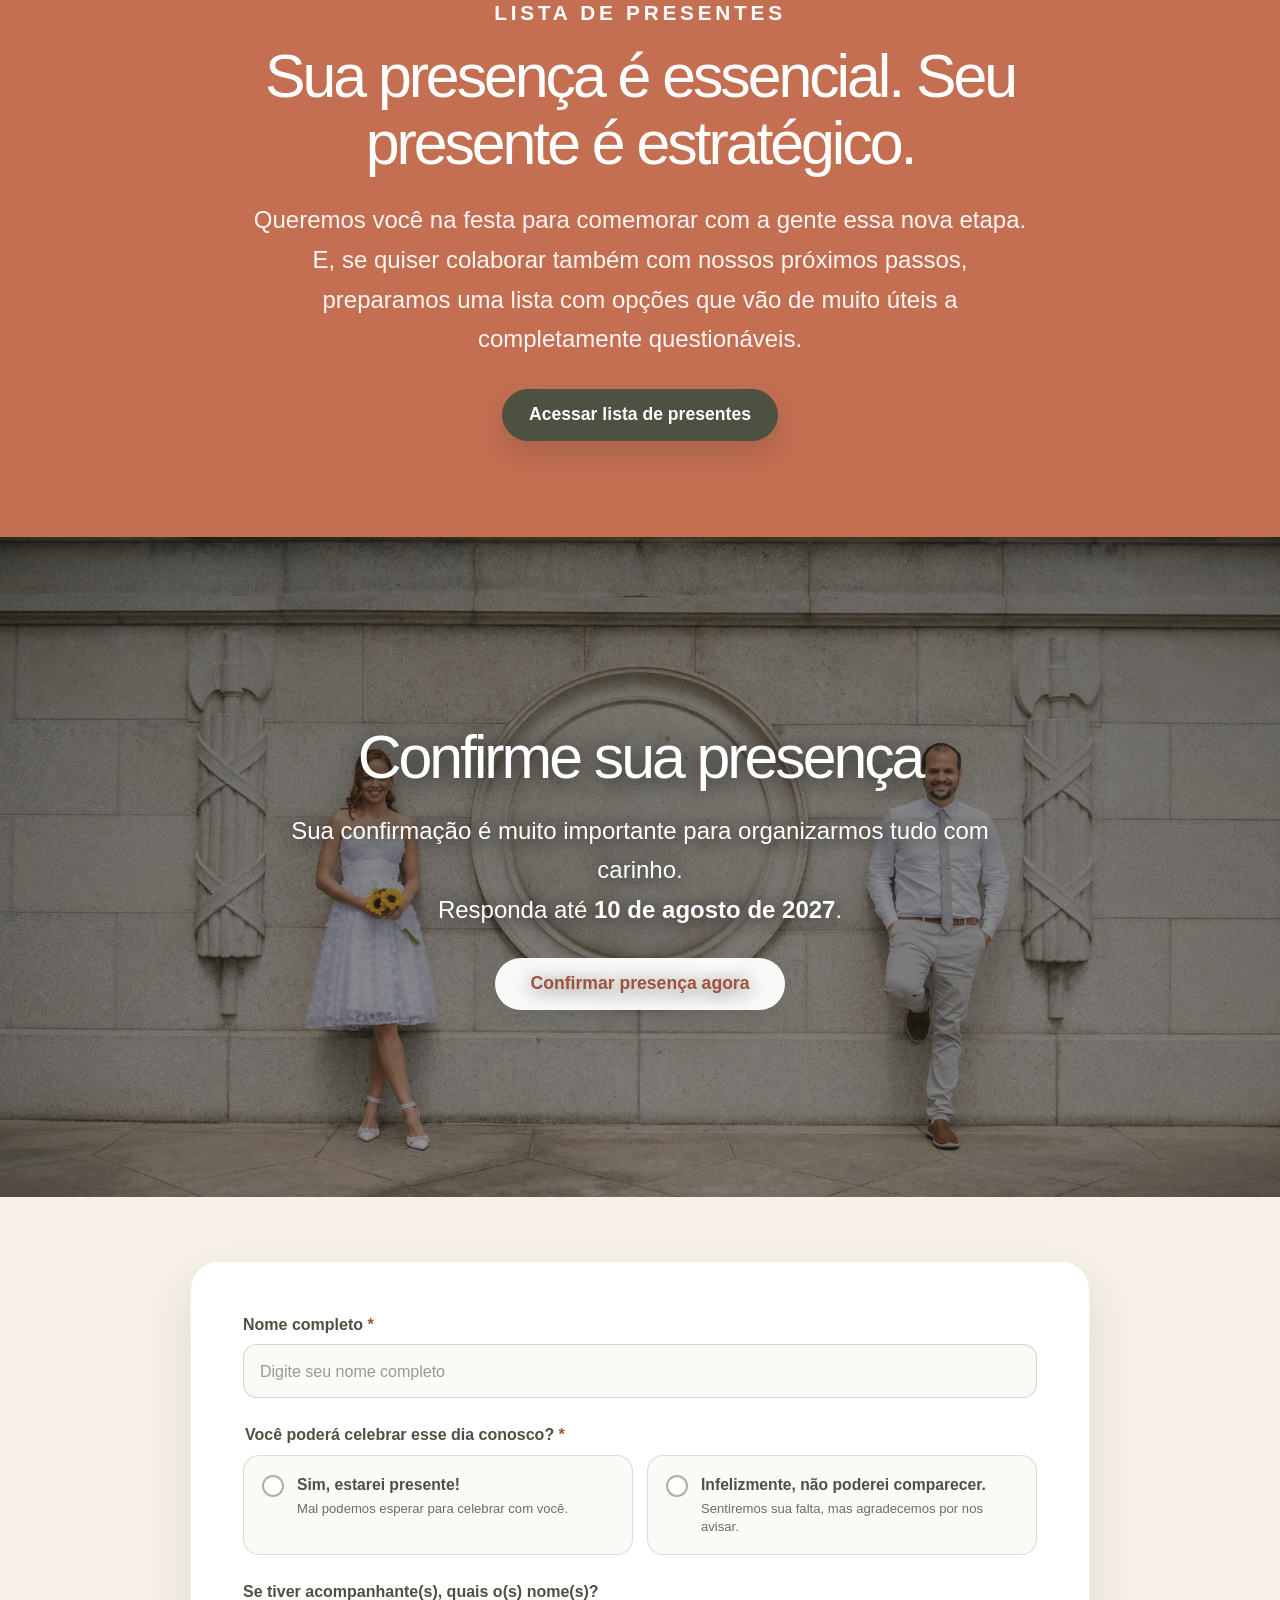
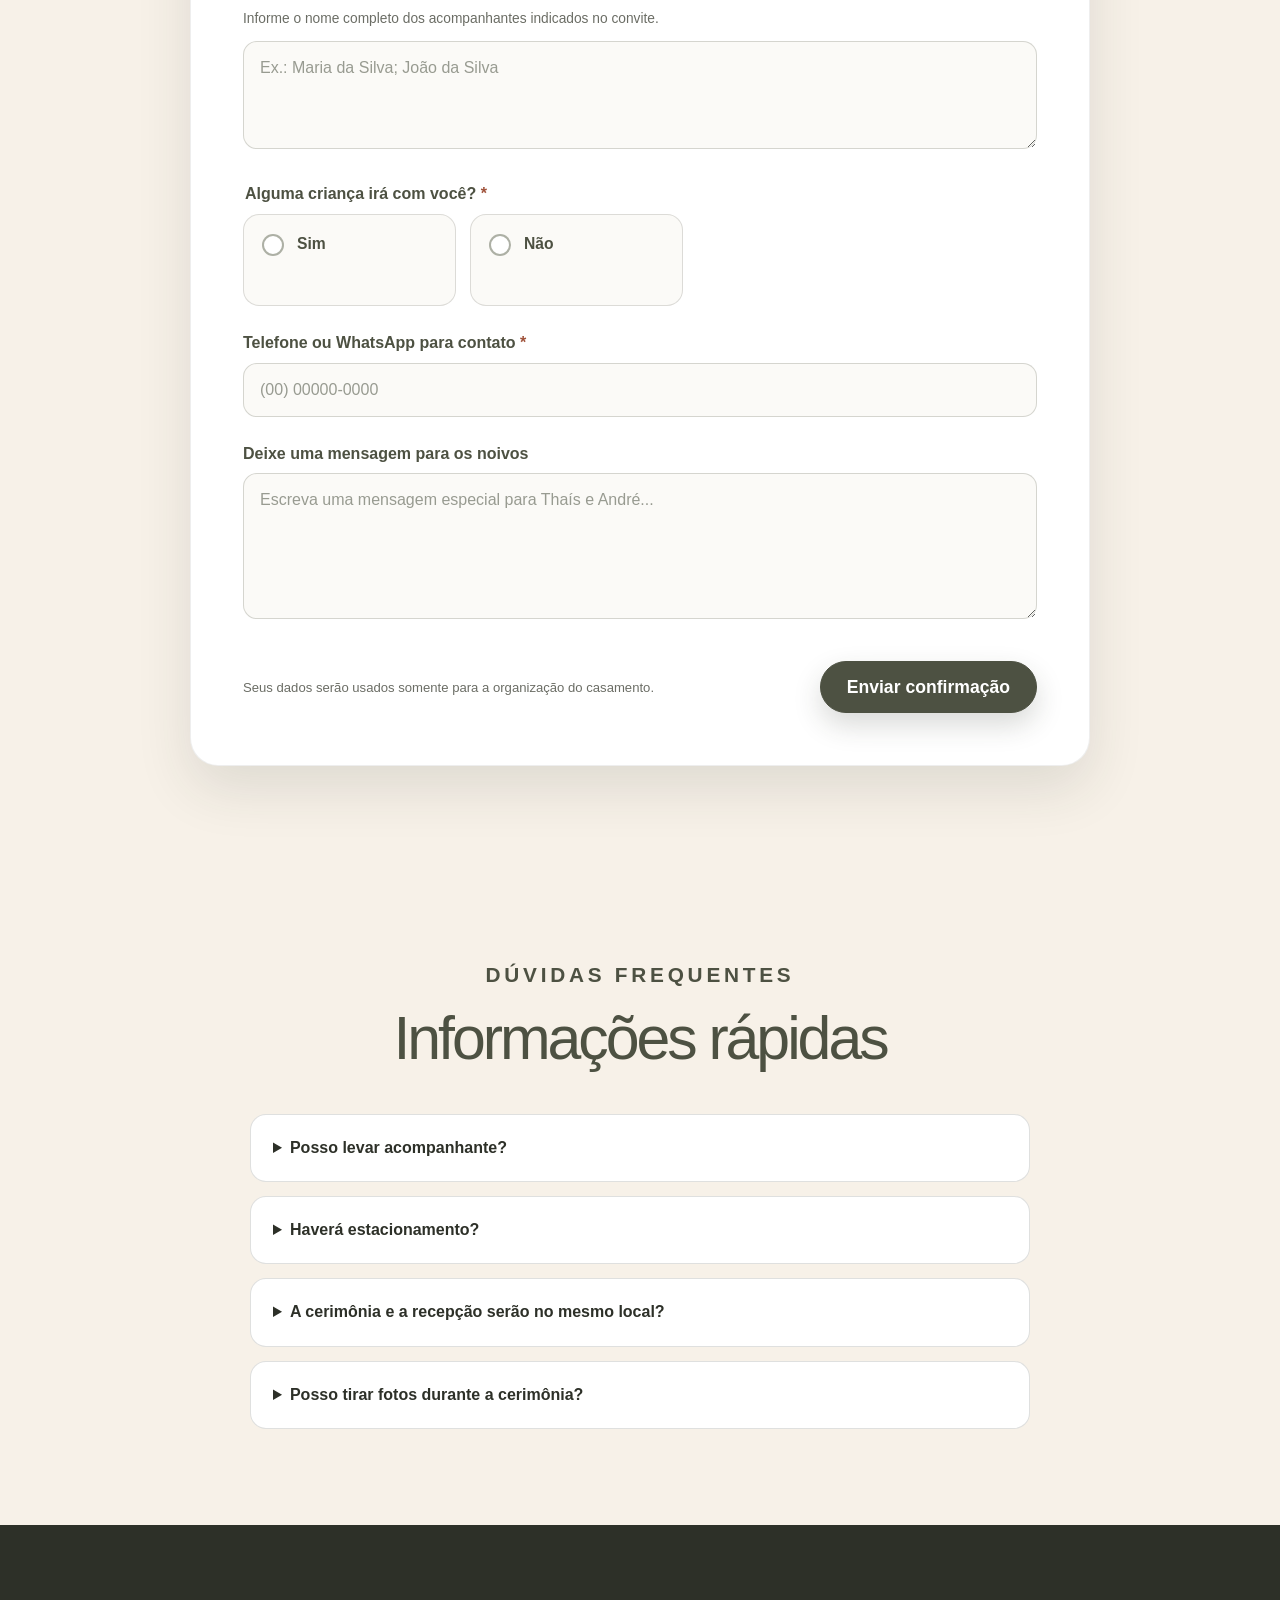
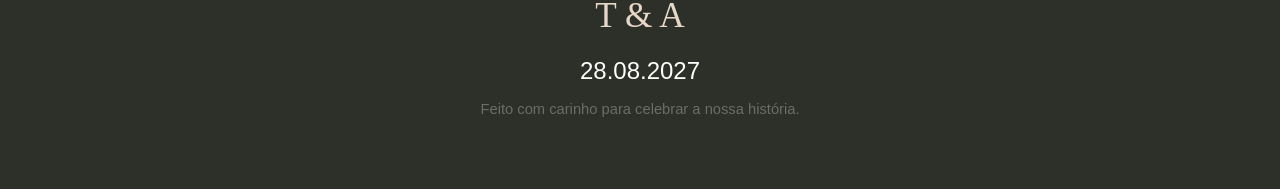
==== commit 5f8df65f: "Update index.html" ====
--- a/index.html
+++ b/index.html
@@ -169,9 +169,9 @@
 </section><section aria-labelledby="titulo-presentes" class="section gifts-section" id="presentes">
 <div class="container narrow centered">
 <p class="section-kicker">Lista de presentes</p>
-<h2 id="titulo-presentes">Ajude a gente a construir o começo da nossa vida a dois</h2>
+<h2 id="titulo-presentes">Sua presença é essencial. Seu presente é estratégico.</h2>
 <p>
-          Se quiser fazer parte desse novo capítulo de um jeito ainda mais especial, preparamos uma lista com ideias para ajudar a construir a nossa vida juntos.
+          Queremos você na festa para comemorar com a gente essa nova etapa. E, se quiser colaborar também com nossos próximos passos, preparamos uma lista com opções que vão de muito úteis a completamente questionáveis.
         </p>
 <a aria-label="Acessar lista de presentes" class="button button-secondary gifts-button" href="presentes/index.html">
           Acessar lista de presentes
@@ -299,7 +299,7 @@
 <p>Sim! O espaço dispõe de estacionamento e contará com orientador de trânsito para auxiliar os convidados na chegada e na saída.</p>
 </details>
 <details>
-<summary>A cerimônia e a festa serão no mesmo local?</summary>
+<summary>A cerimônia e a recepção serão no mesmo local?</summary>
 <p>Sim. Após a cerimônia, todos serão direcionados para a recepção sem necessidade de deslocamento.</p>
 </details>
 <details>
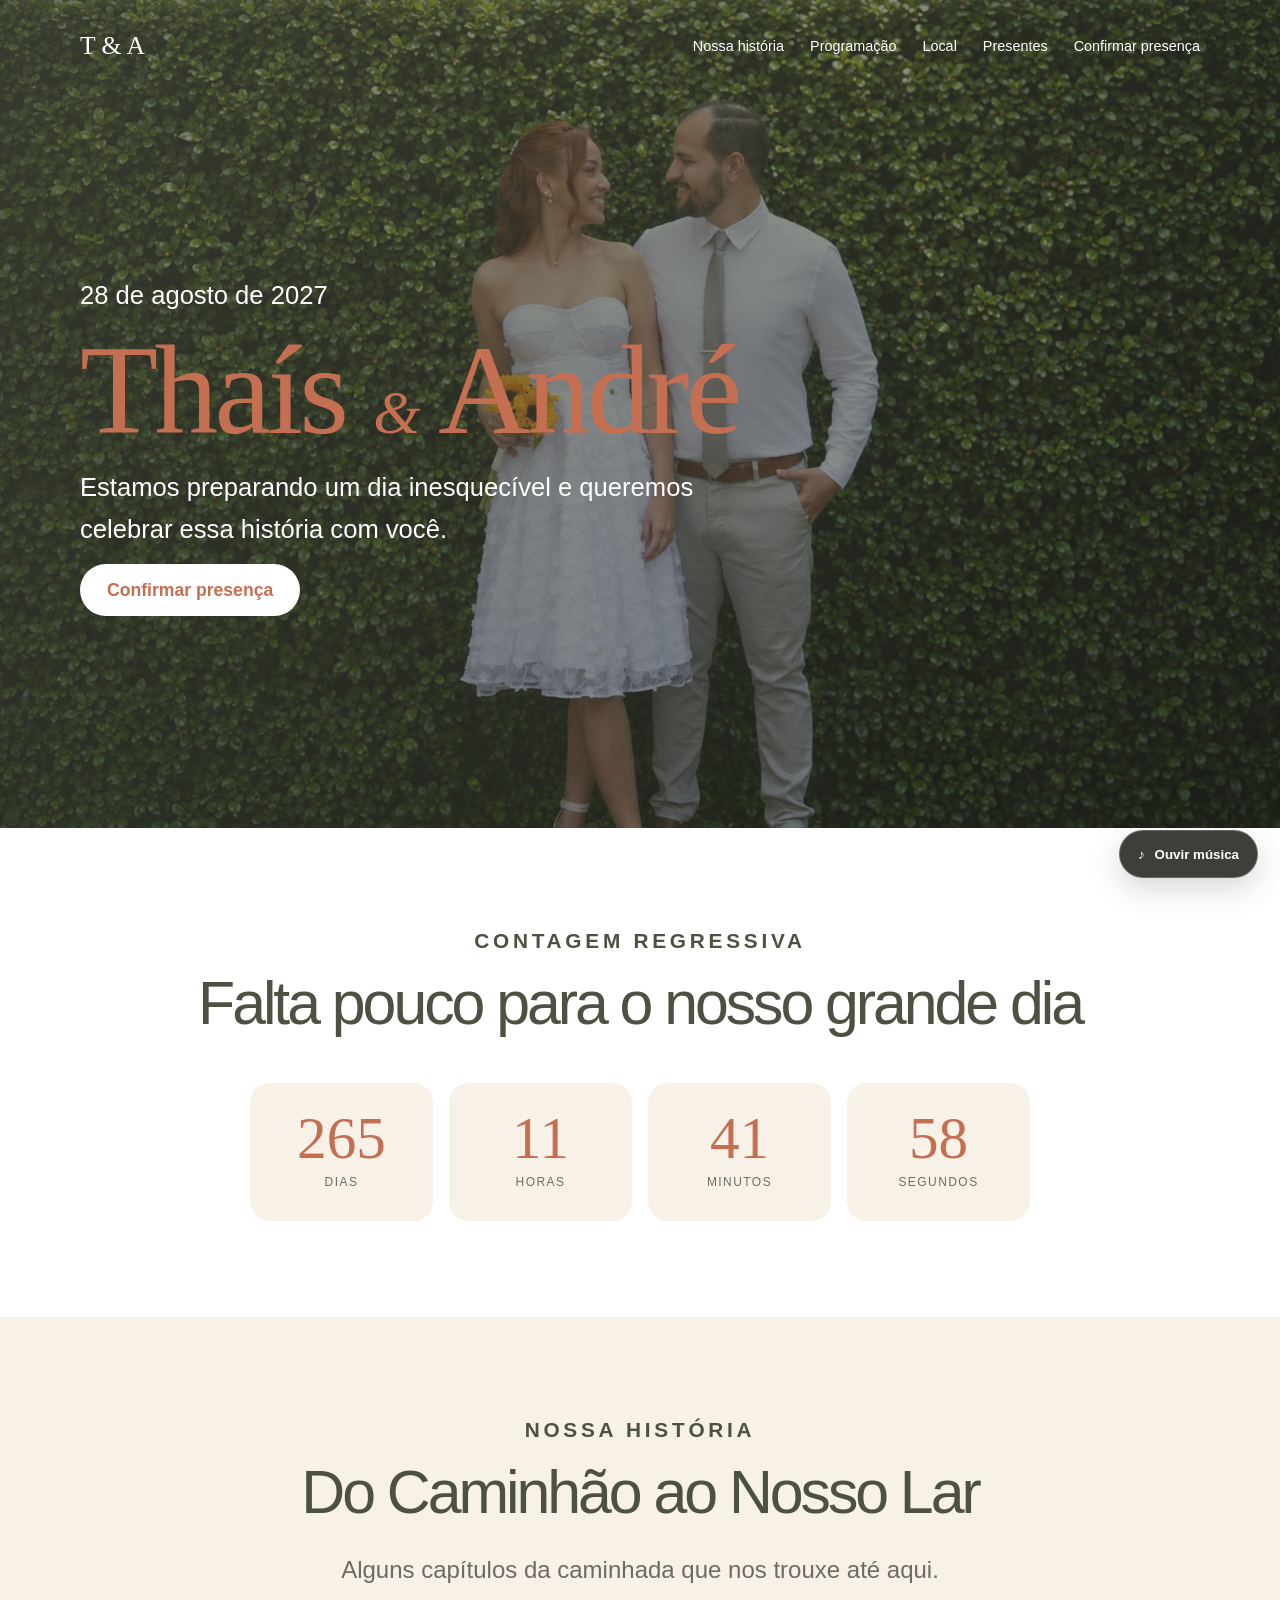
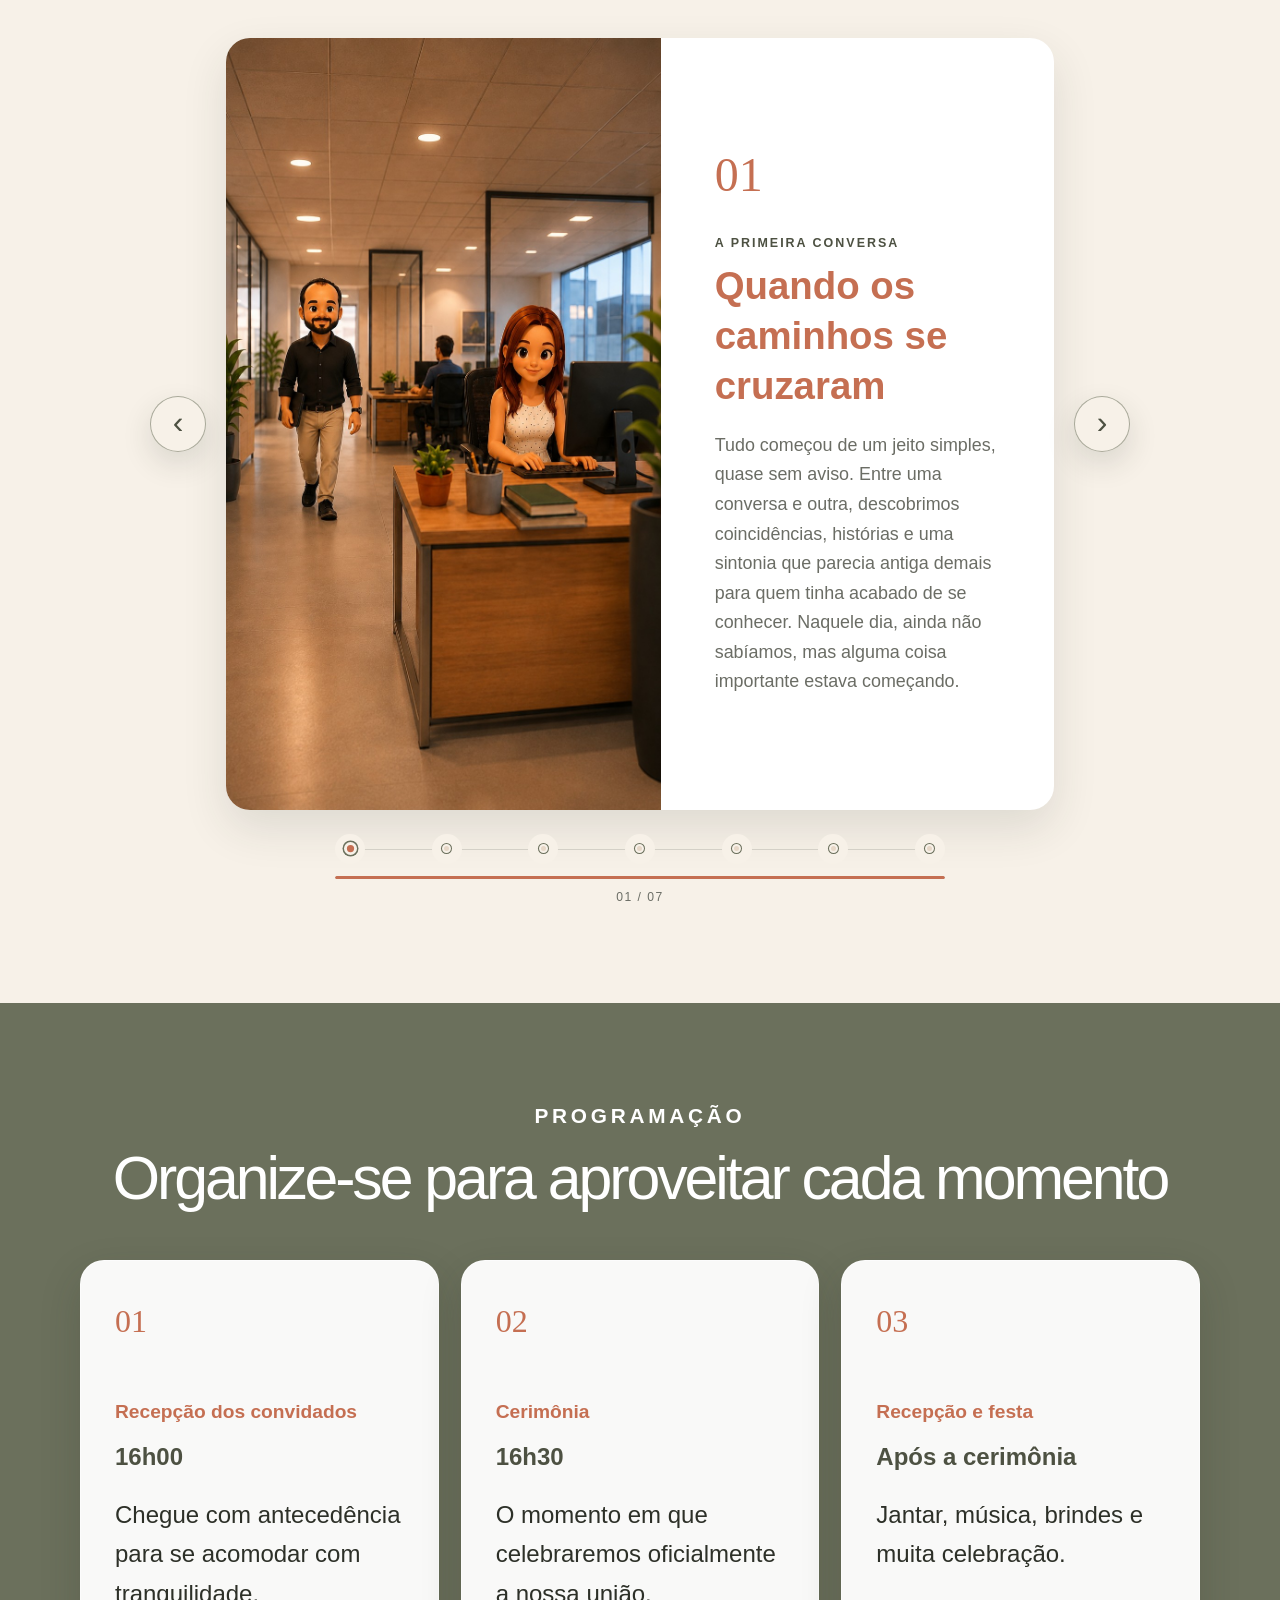
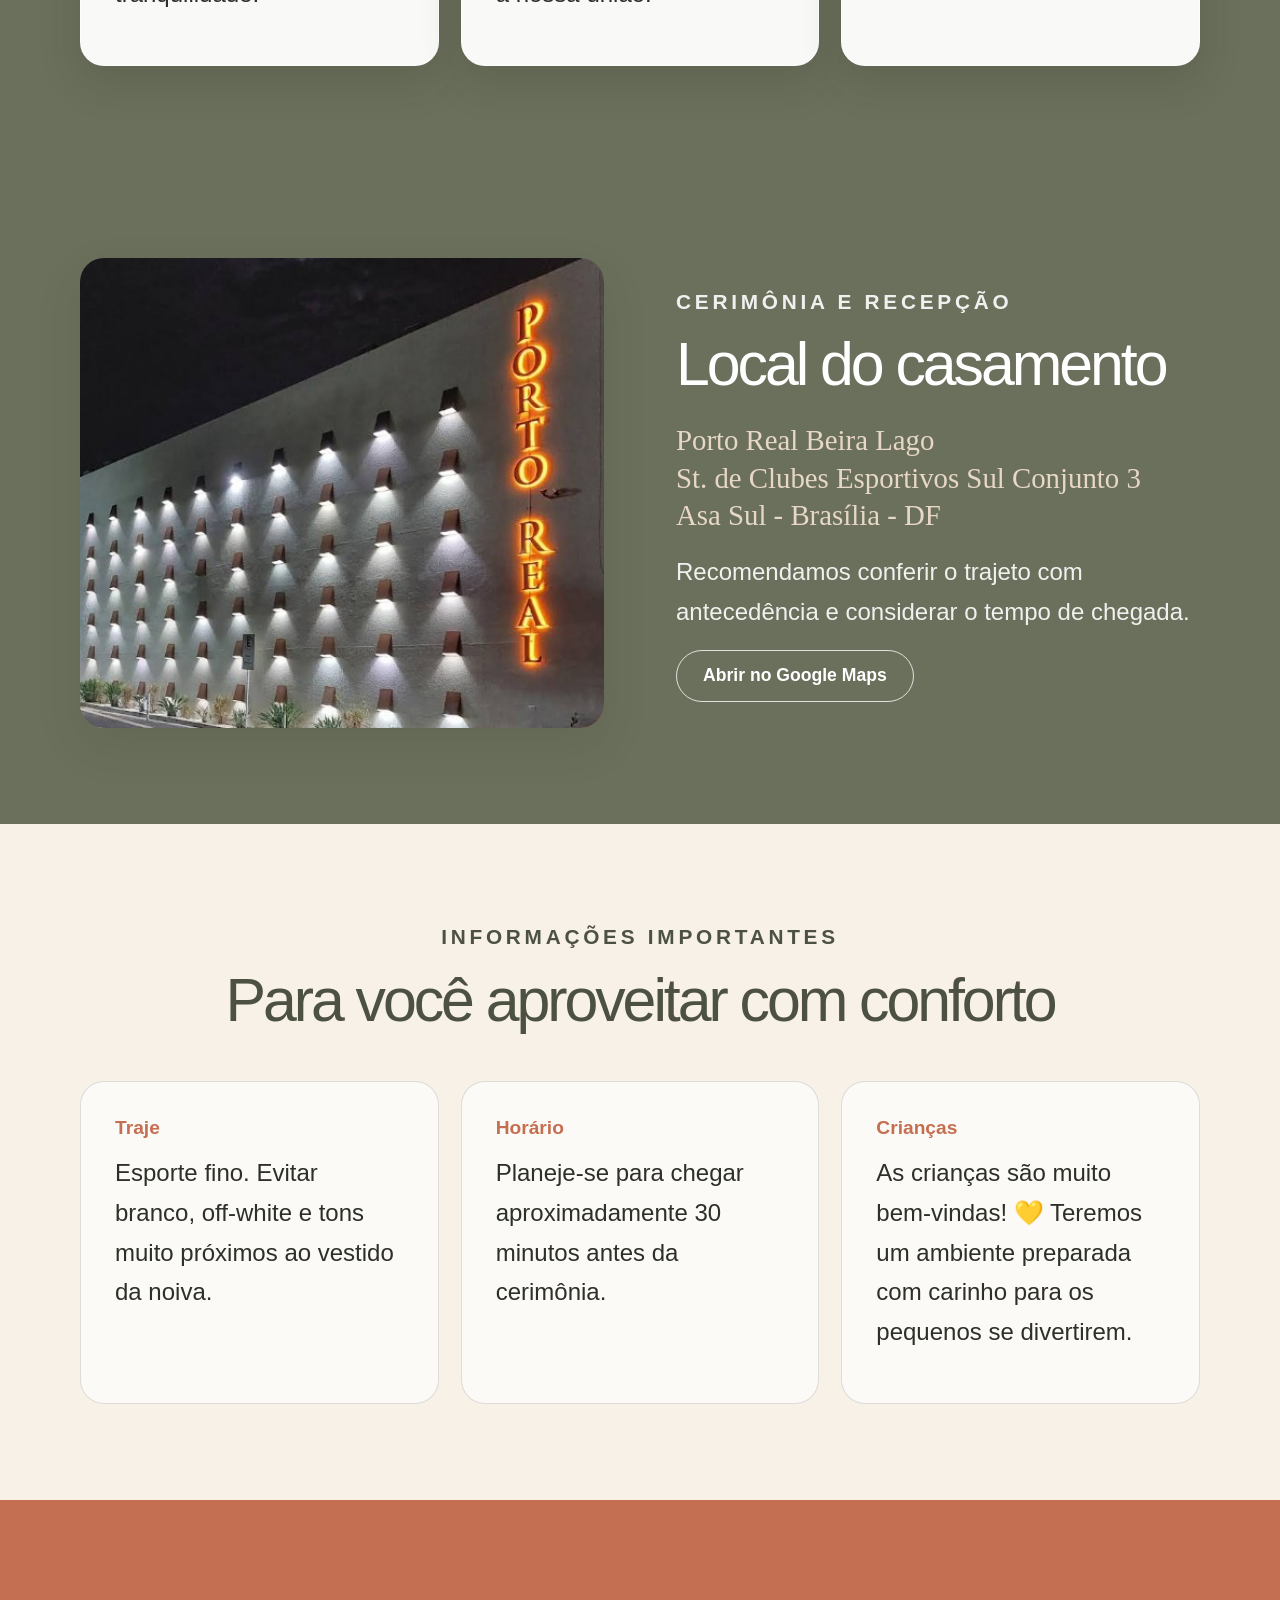
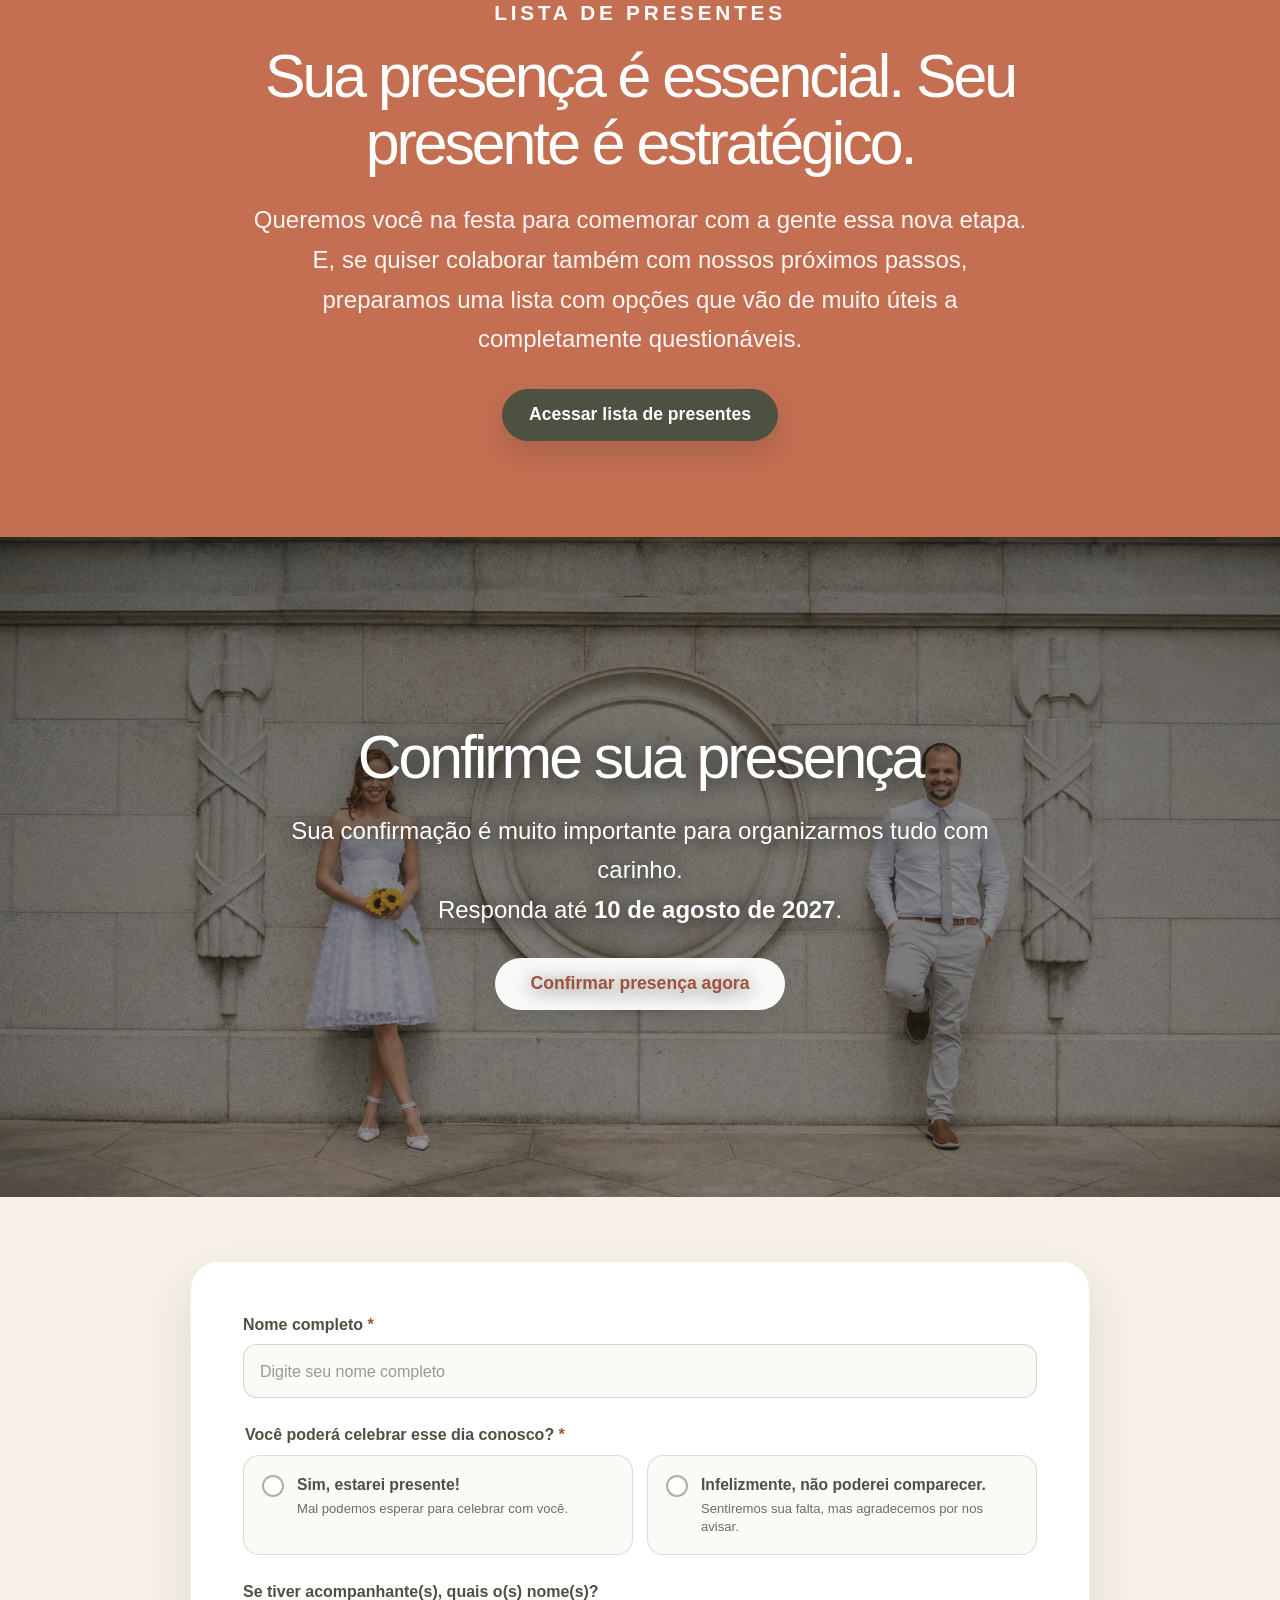
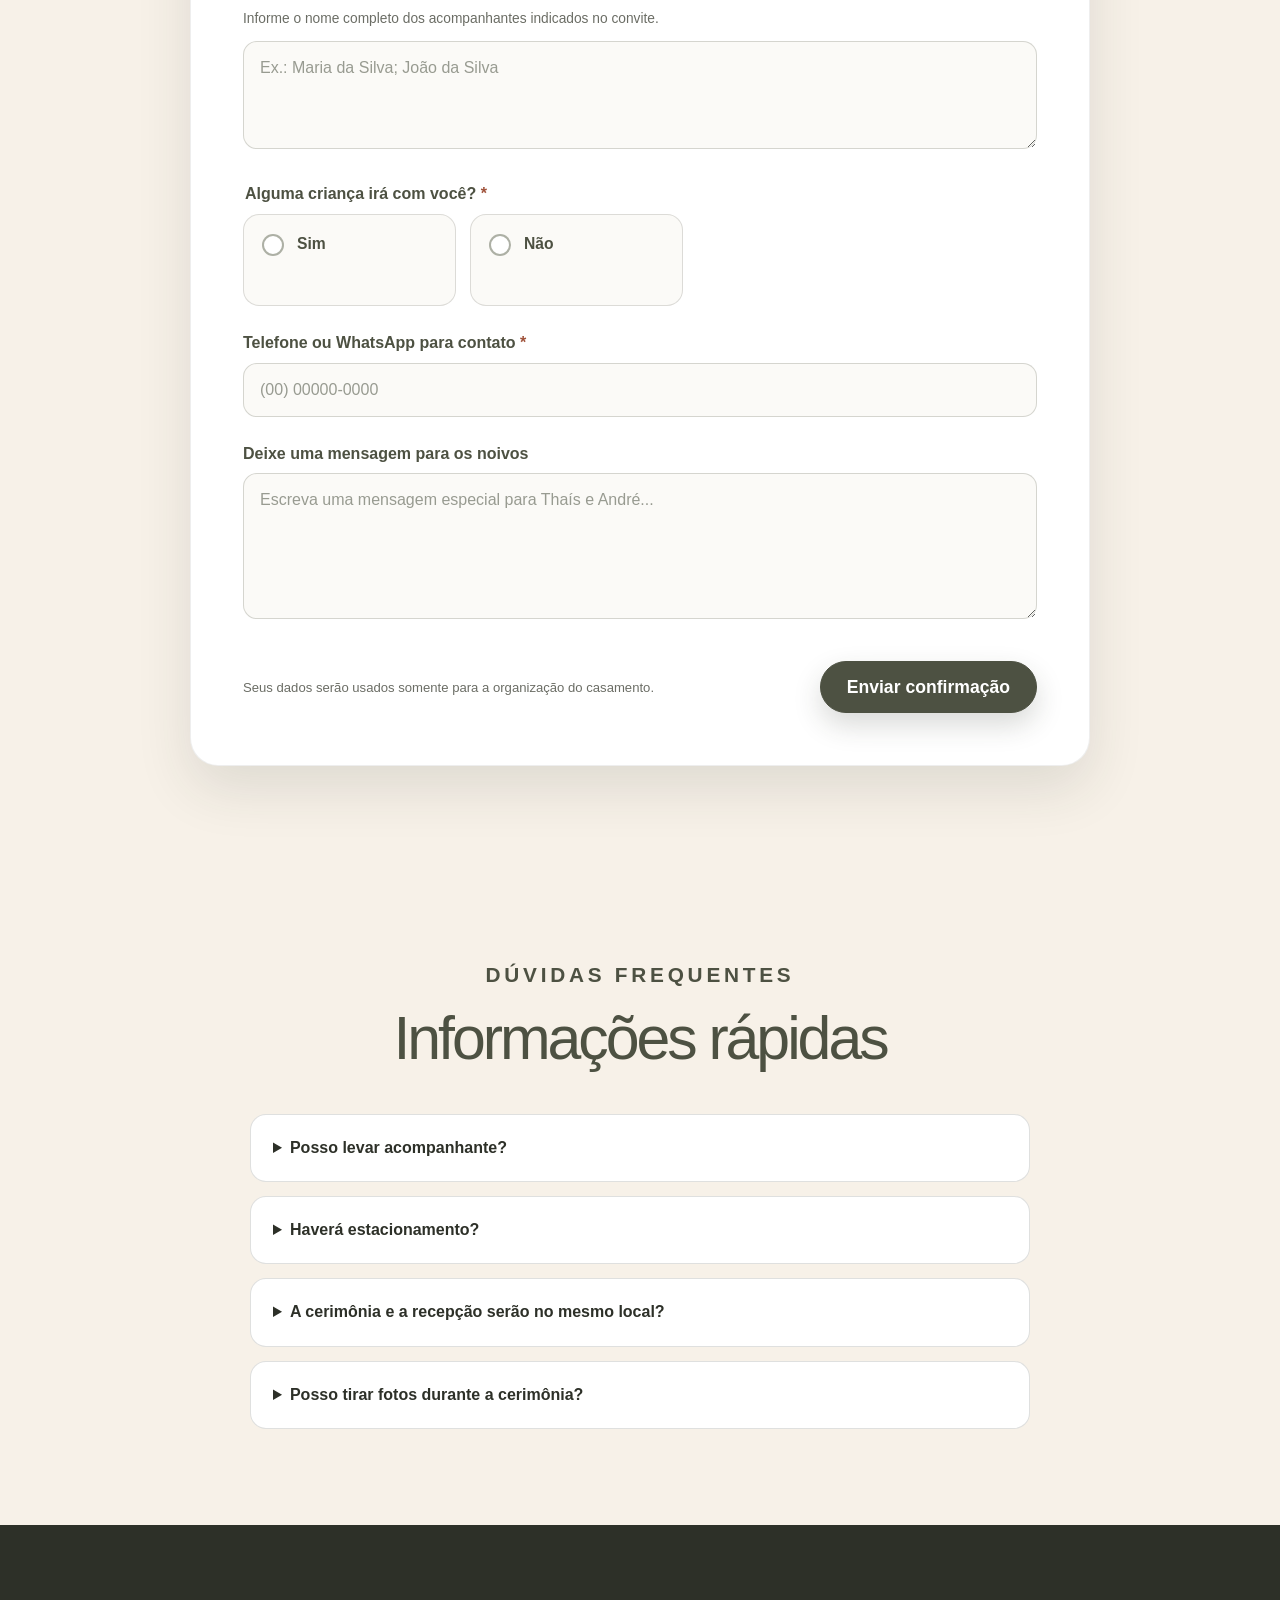
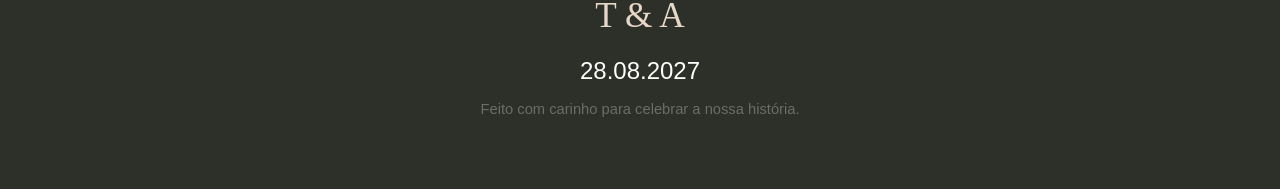
==== commit 464abf7a: "Update index.html" ====
--- a/index.html
+++ b/index.html
@@ -194,7 +194,7 @@
 <div class="rsvp-form-area" id="form-rsvp">
 <div class="container rsvp-form-container">
 
-<form action="https://script.google.com/macros/s/AKfycbwuK6RVf3yveS4u22ph-1eJ-RnmFsyYd3D7sWX2e00JJMDd7dpXWLPuYBk3Y02RFxPS/exec" class="rsvp-native-form" id="rsvp-native-form" method="POST" novalidate="" target="rsvp-submit-frame">
+<form action="https://script.google.com/macros/s/AKfycbwuK6RVf3yveS4u22ph-leJ-RnmFsyYd3D7sWX2e00JJMDd7dpXWLPuYBk3Y02RFxPS/exec" class="rsvp-native-form" id="rsvp-native-form" method="POST" novalidate="" target="rsvp-submit-frame">
 <input name="Evento" type="hidden" value="Casamento Thaís &amp; André — 28/08/2027"/>
 <input id="rsvp-pagina" name="Página" type="hidden" value=""/>
 <input name="evento_token" type="hidden" value="TA-28082027-RSVP"/>
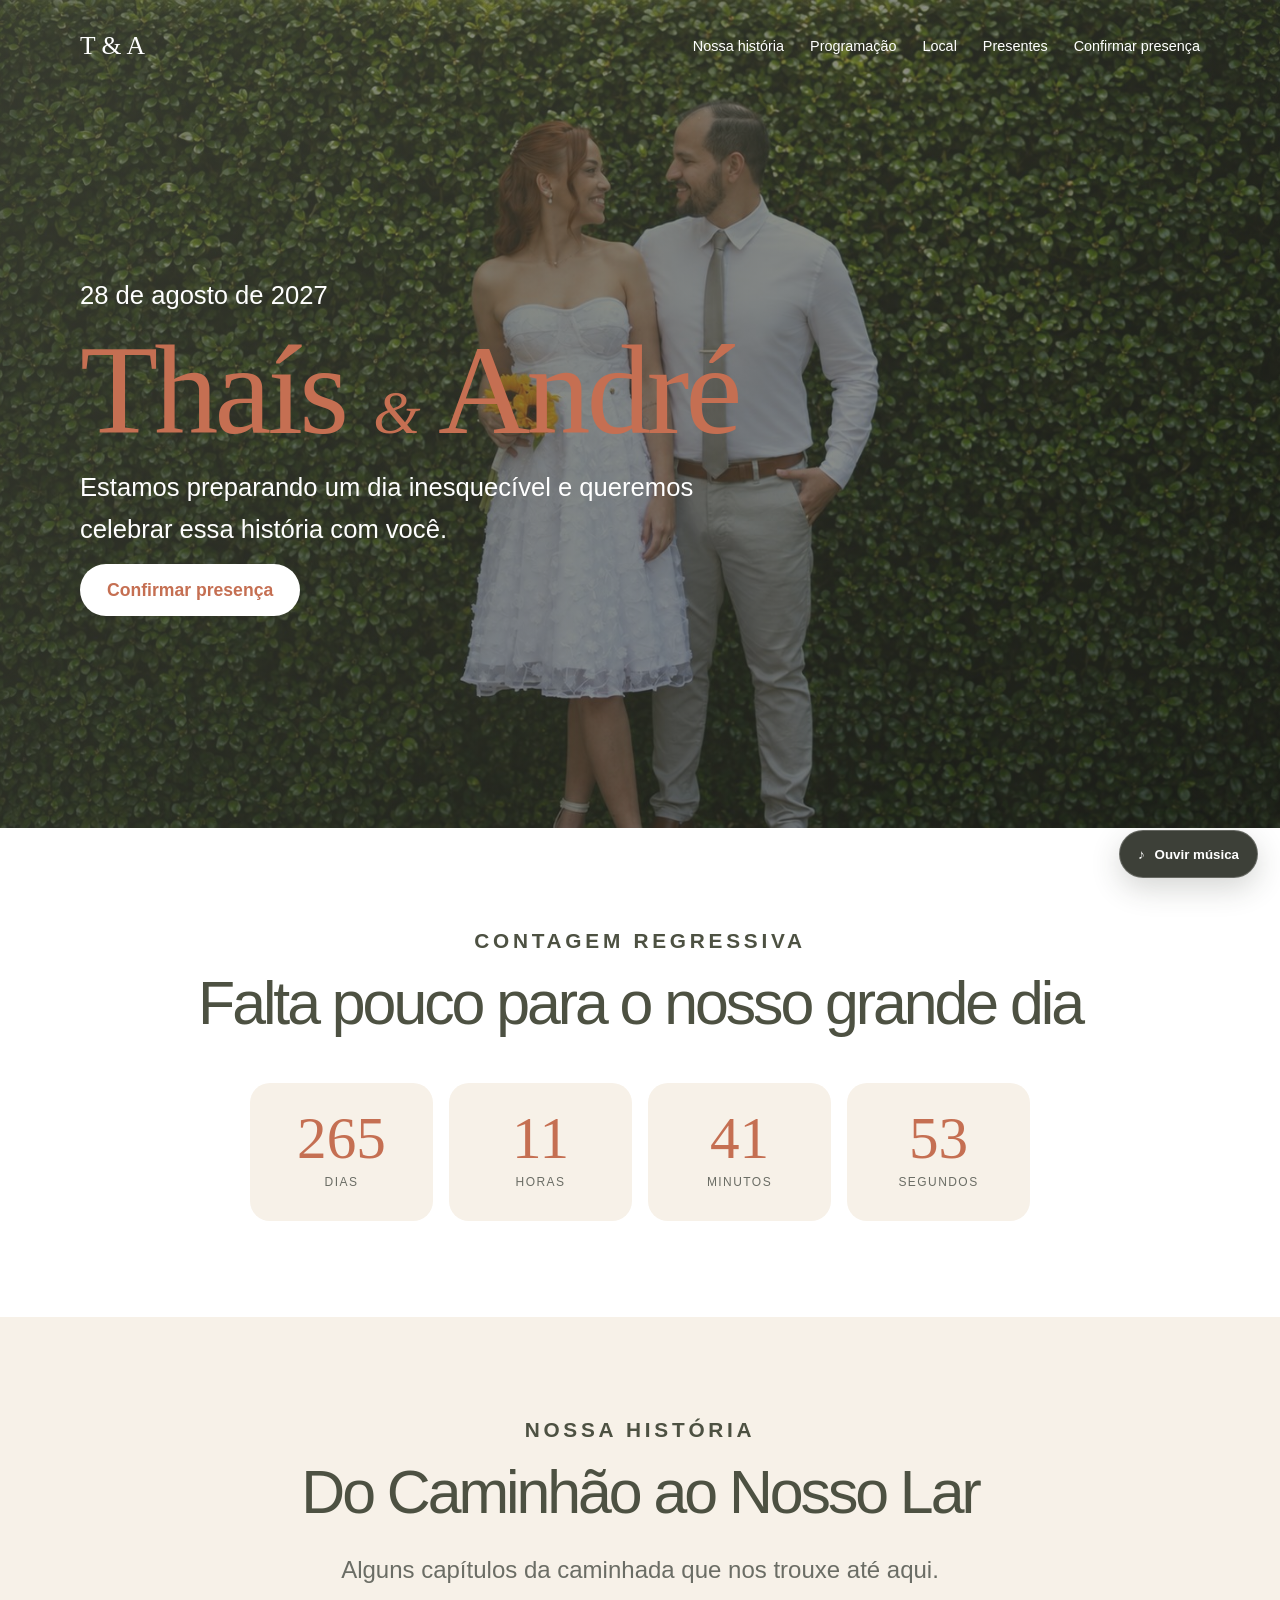
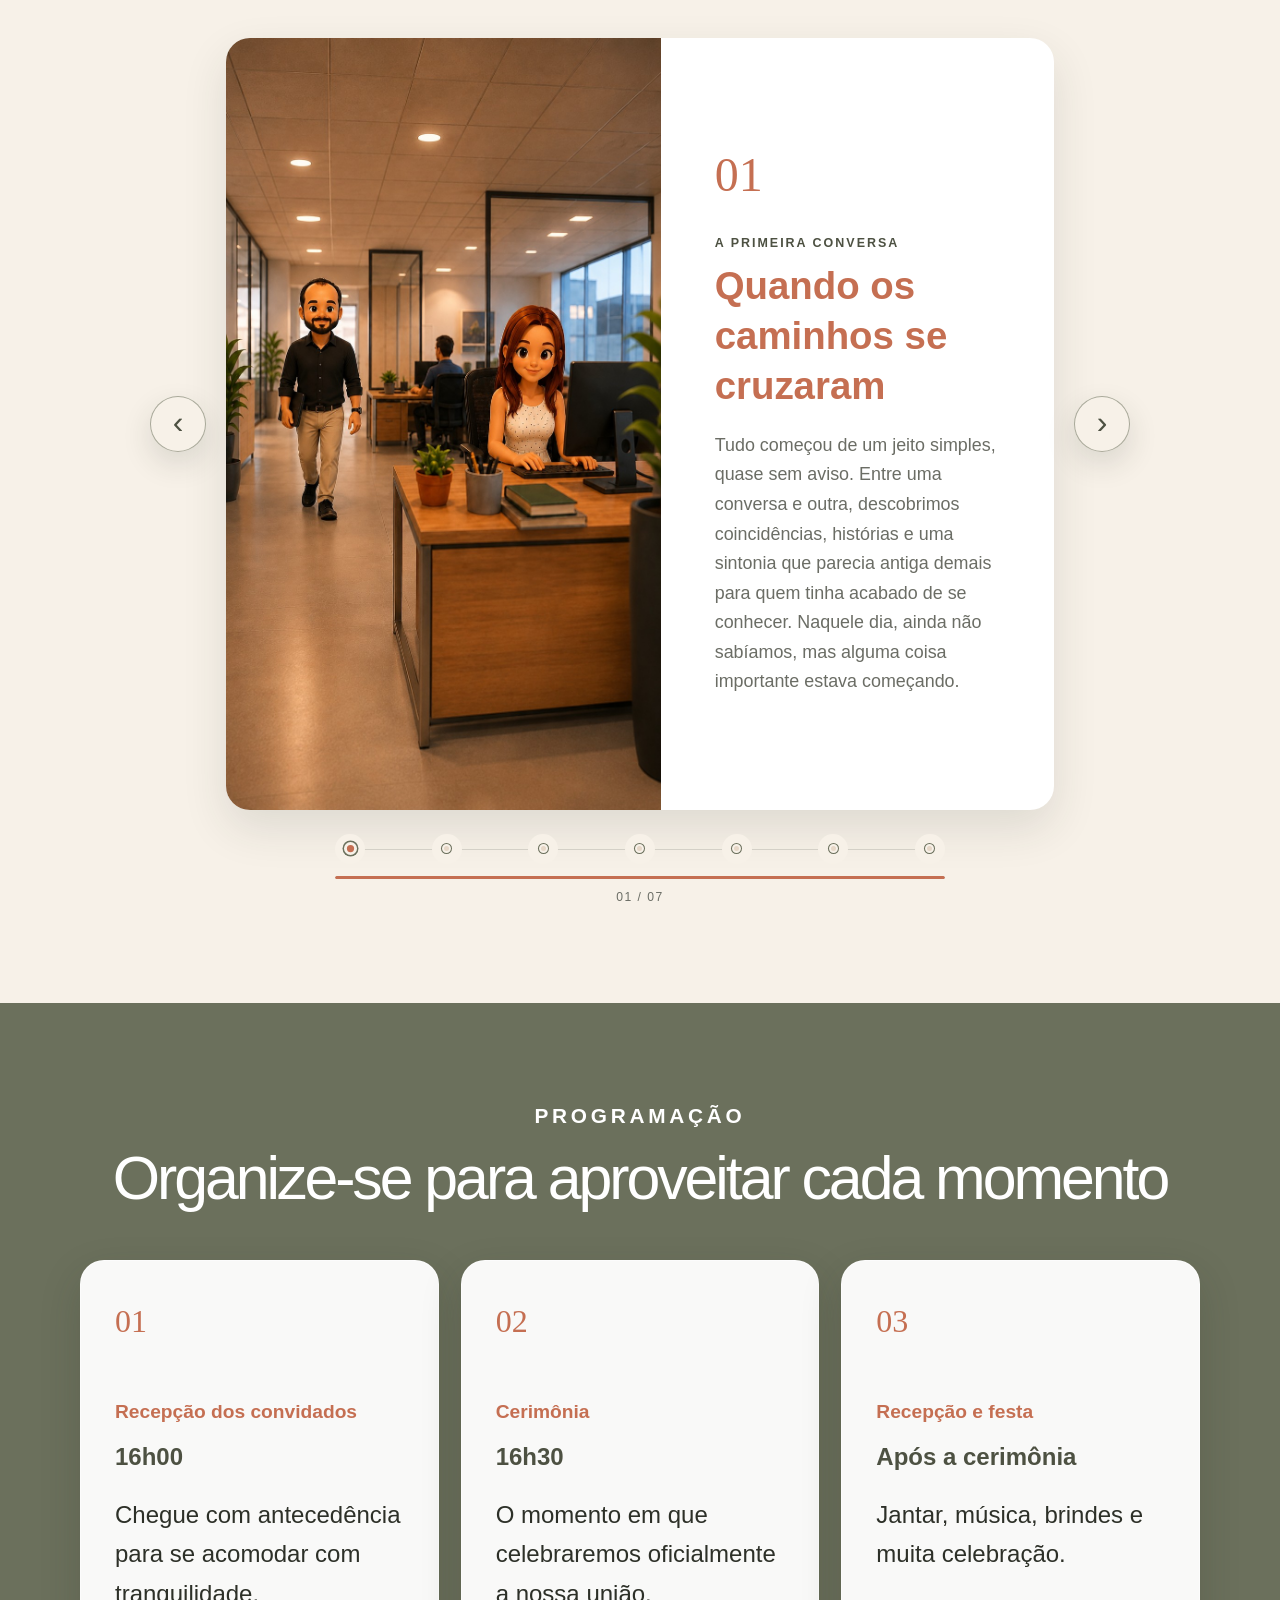
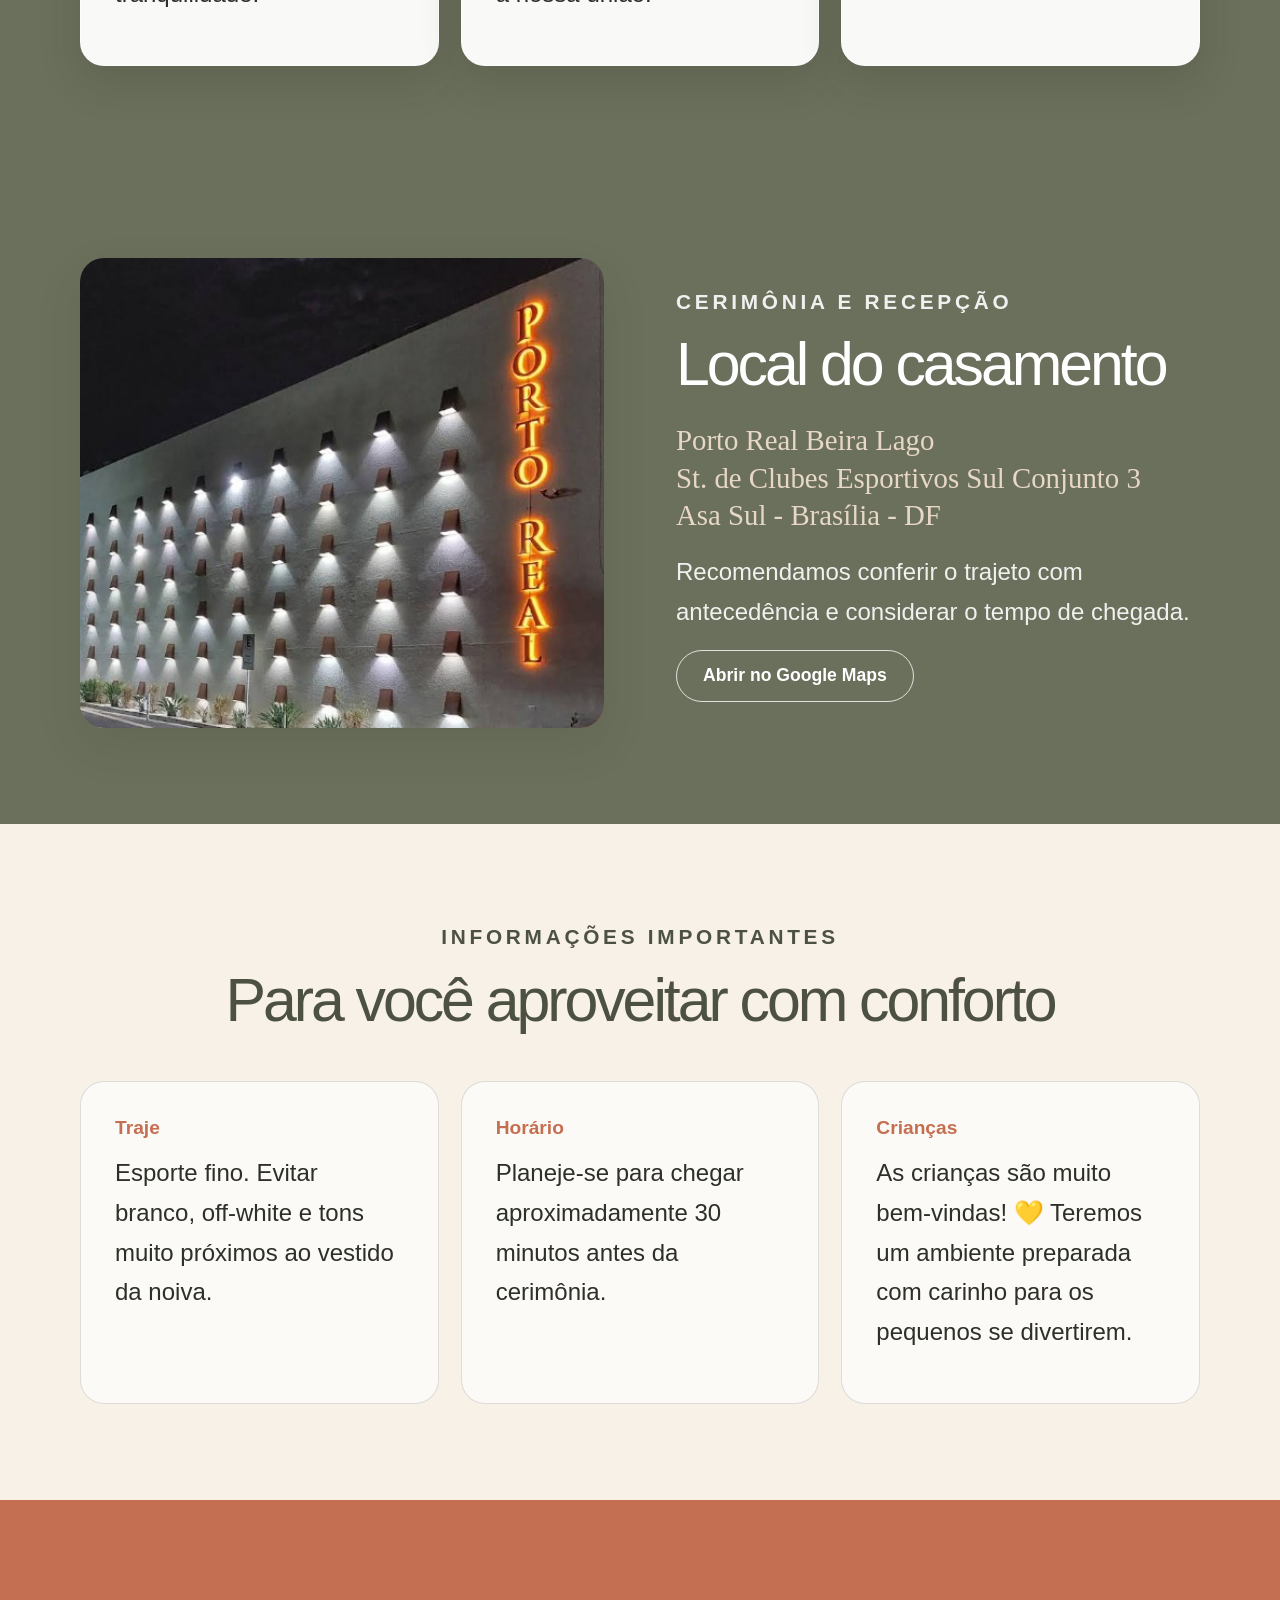
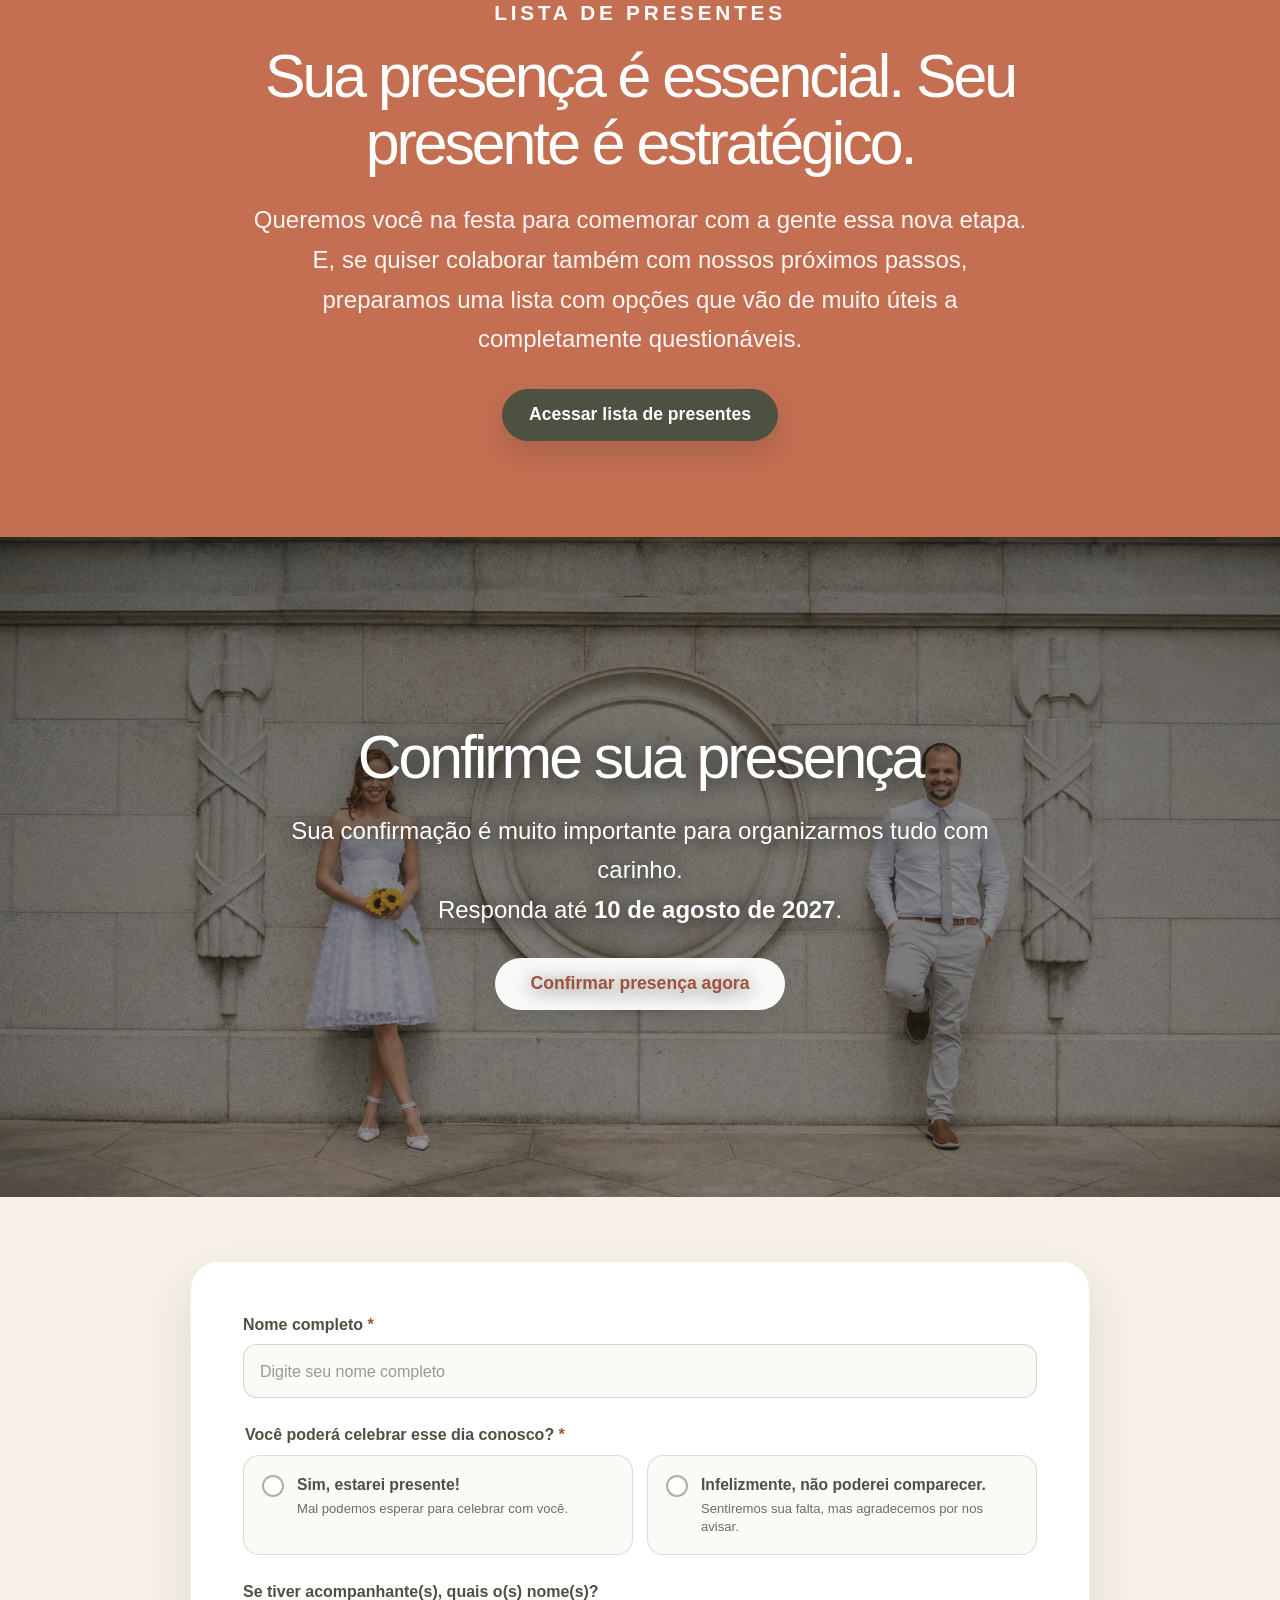
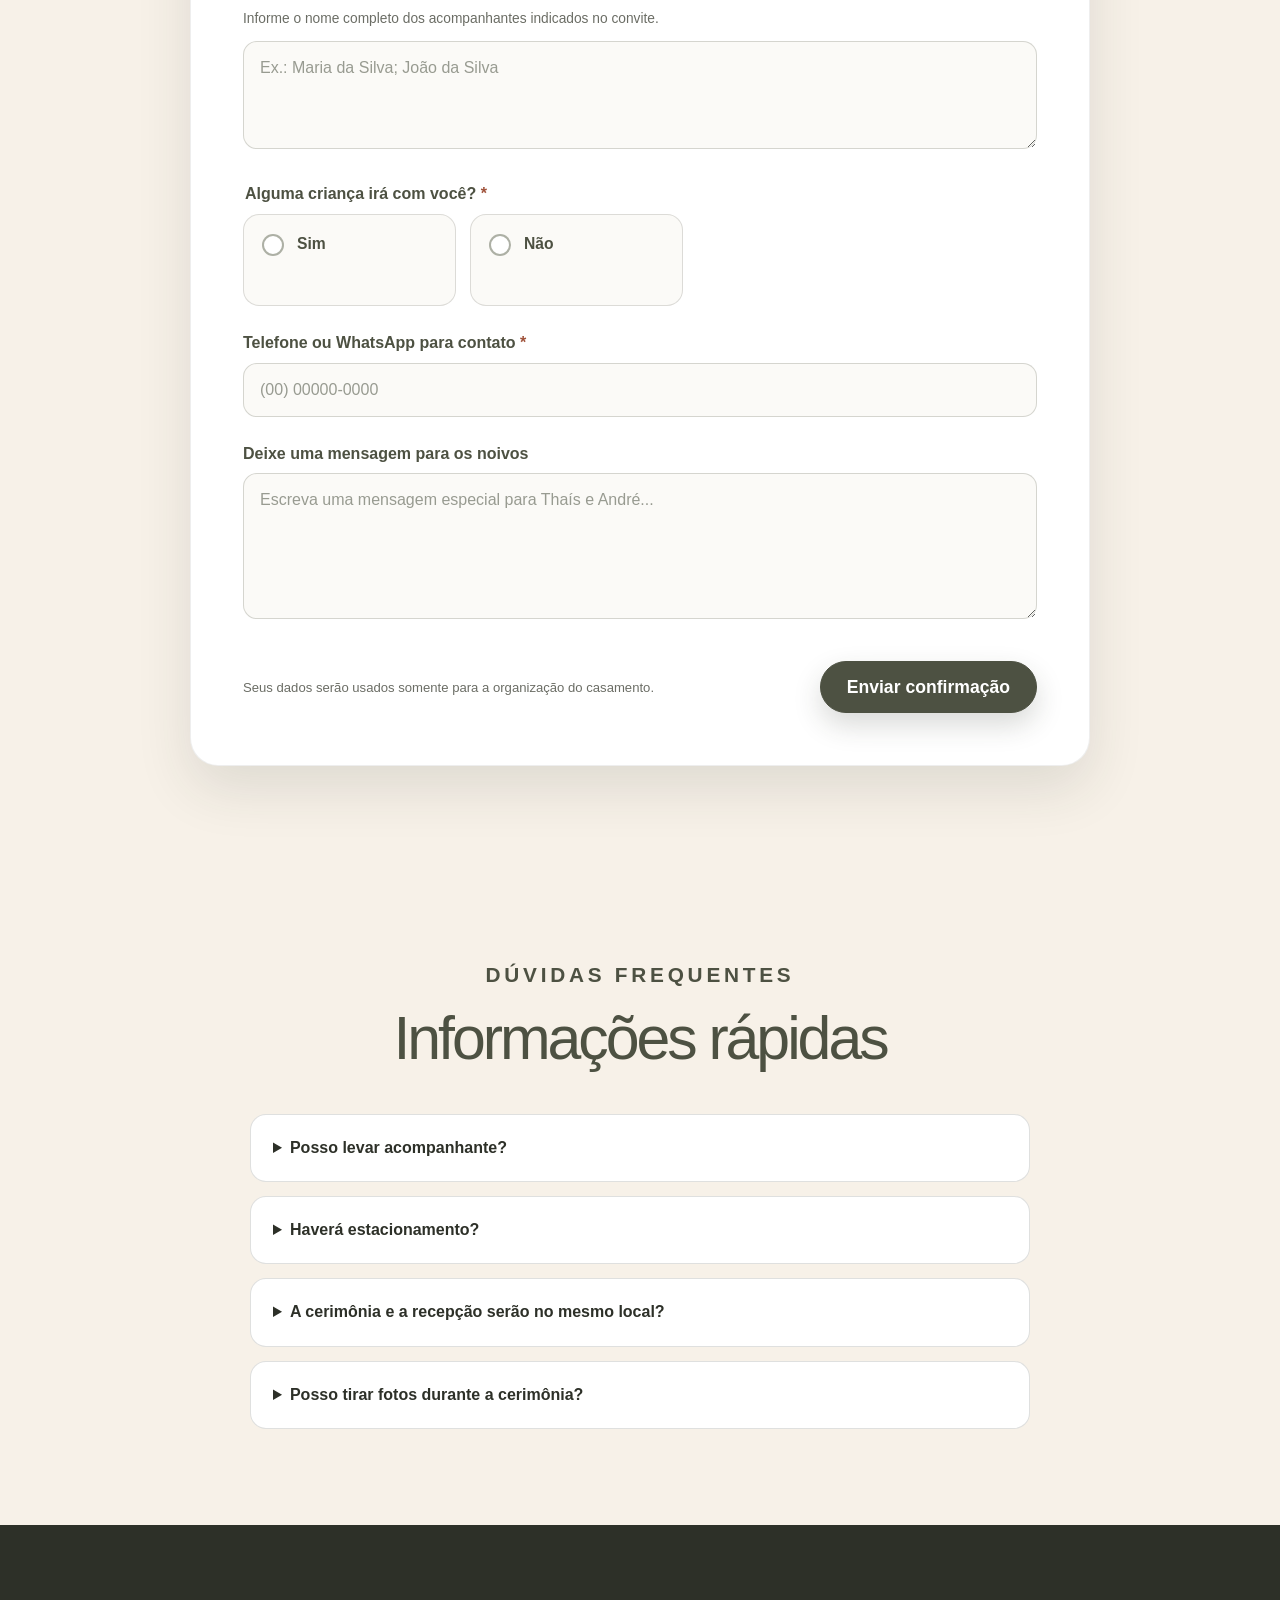
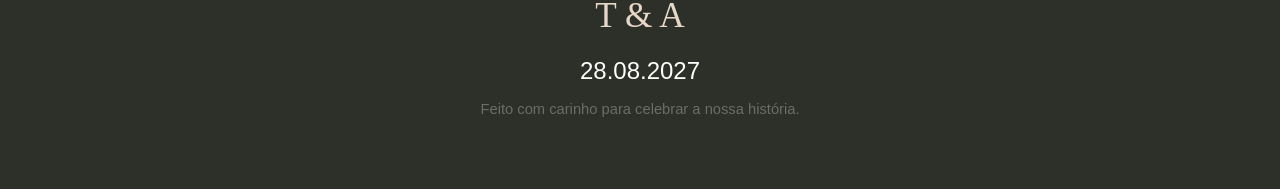
==== commit b62de6f8: "Update index.html" ====
--- a/index.html
+++ b/index.html
@@ -247,7 +247,7 @@
 </fieldset>
 <div class="rsvp-field rsvp-field-full rsvp-child-details" hidden="" id="rsvp-child-details">
 <label for="rsvp-crianca-detalhes">Nome e idade da(s) criança(s) <span aria-hidden="true">*</span></label>
-<textarea id="rsvp-crianca-detalhes" name="Nome e idade da criança" placeholder="Ex.: Pedro — 7 anos; Ana — 4 anos" rows="3"></textarea>
+<textarea id="rsvp-crianca-detalhes" name="Nome e idade da criança" placeholder="Ex.: Antônio — 7 anos; Aurora — 4 anos" rows="3"></textarea>
 </div>
 <div class="rsvp-field rsvp-field-full">
 <label for="rsvp-telefone">Telefone ou WhatsApp para contato <span aria-hidden="true">*</span></label>
@@ -273,7 +273,10 @@
 <div aria-live="polite" class="rsvp-success-panel" hidden="" id="rsvp-success-panel" role="status">
 <div aria-hidden="true" class="rsvp-success-icon">✓</div>
 <h3>Confirmação recebida!</h3>
-<p>Obrigado por responder. Estamos muito felizes em celebrar esse momento com você.</p>
+<p>Recebemos sua confirmação para o nosso casamento em 28/08/2027.
+Estamos muito felizes em celebrar esse momento com você!
+
+Nos vemos em Brasília. 🥂</p>
 <button class="button button-secondary rsvp-new-response" type="button">Enviar outra resposta</button>
 </div>
 <noscript>
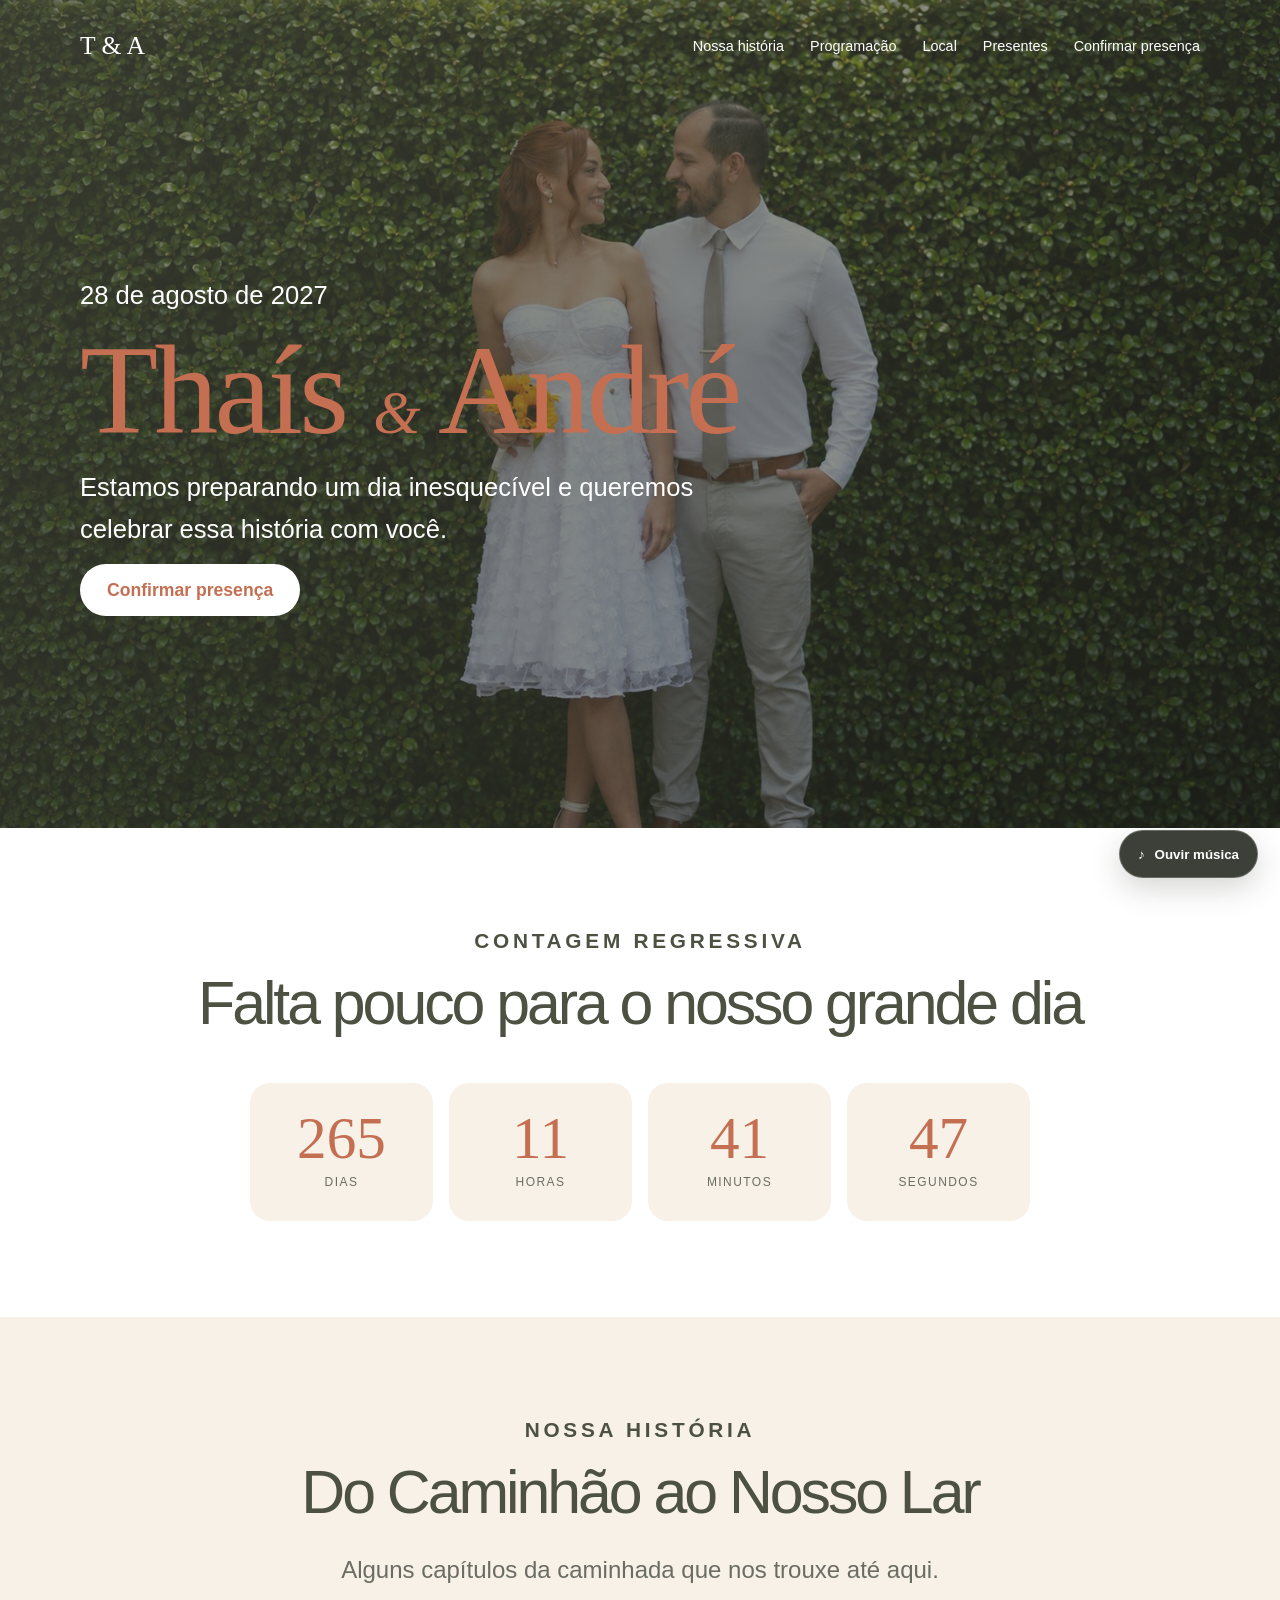
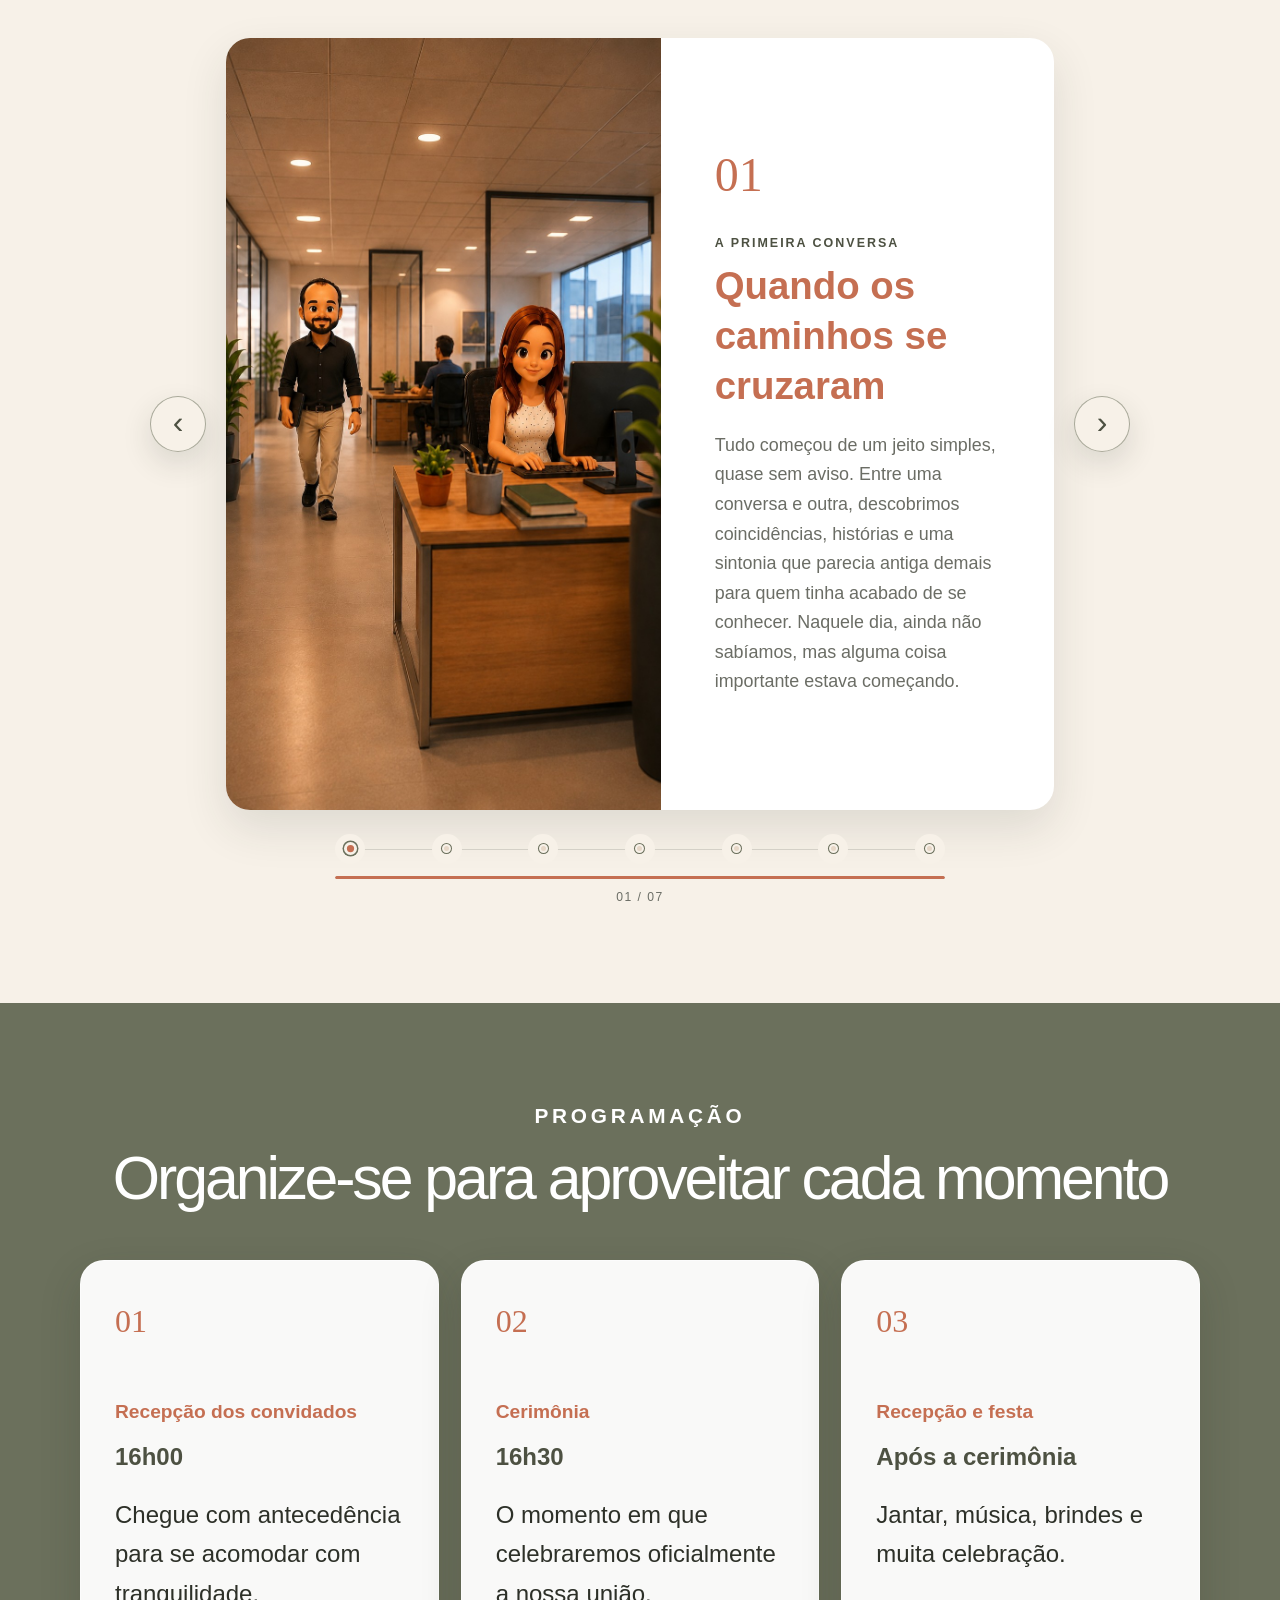
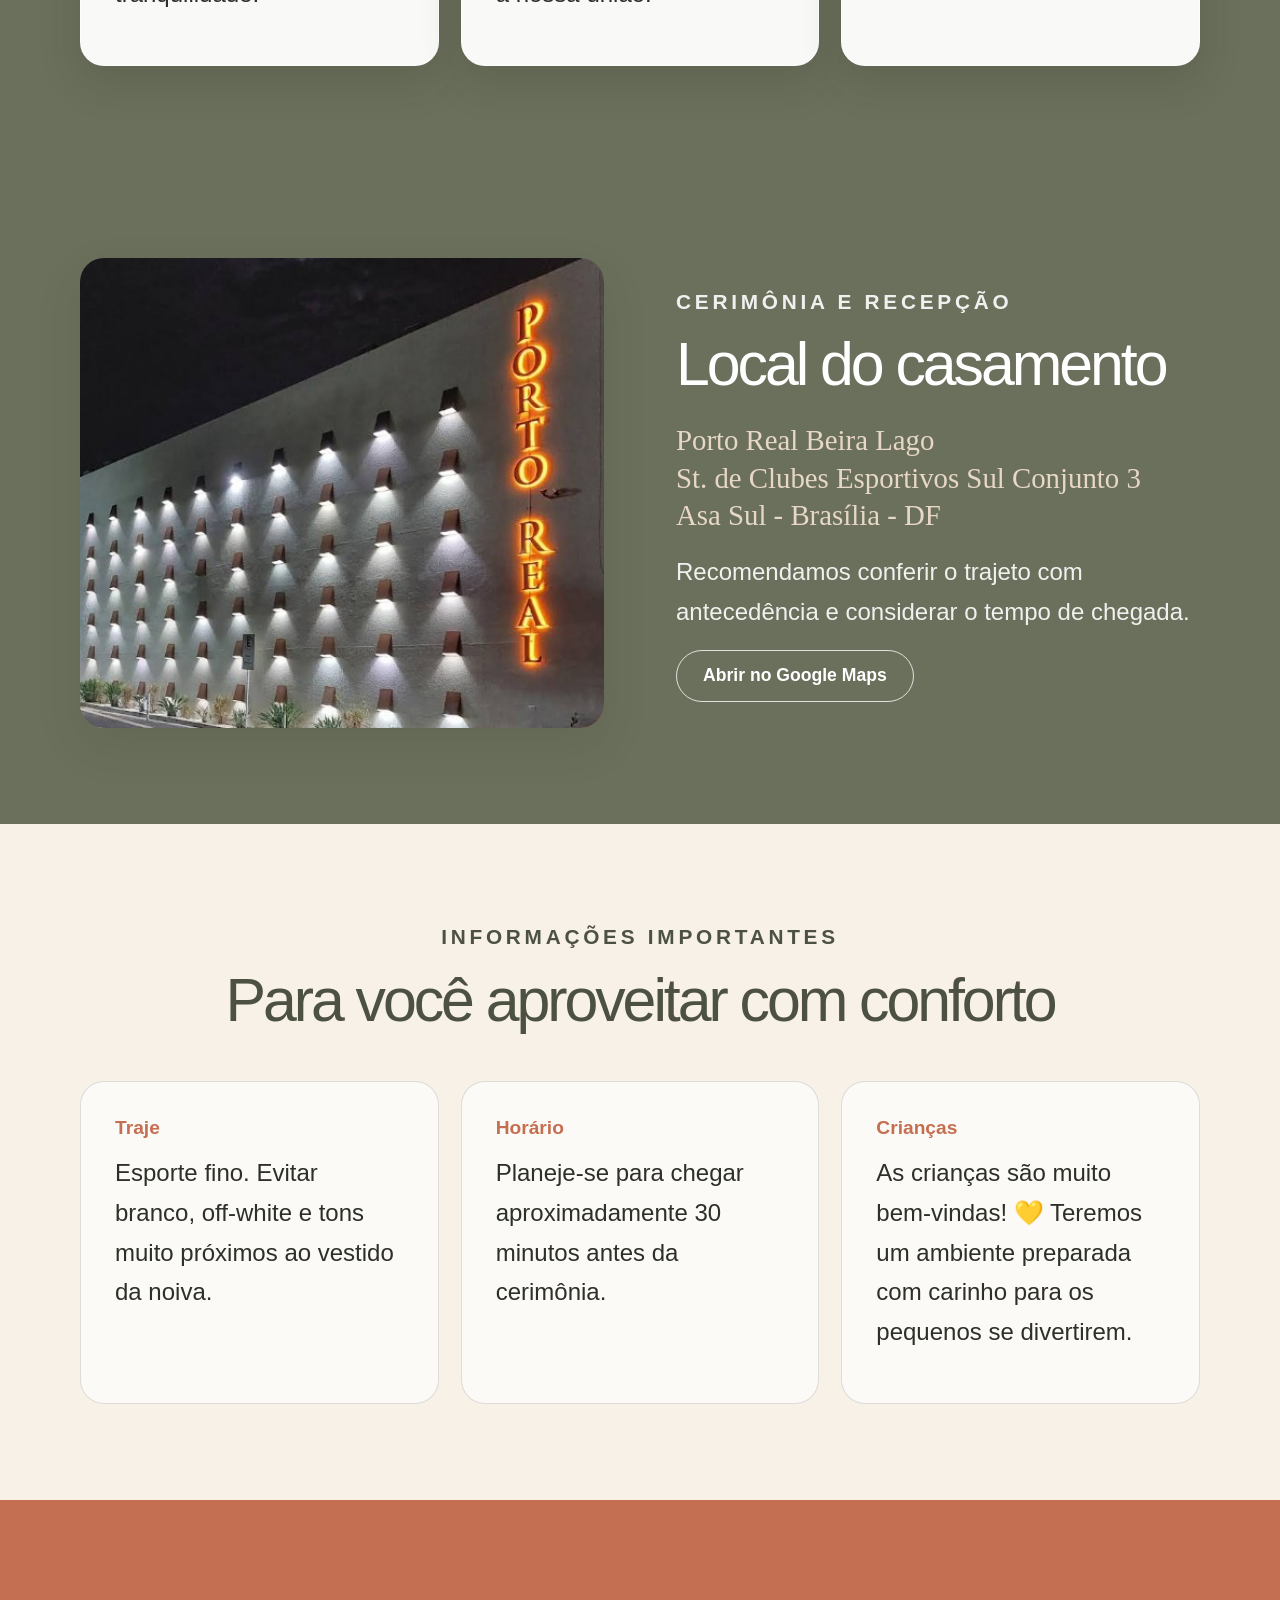
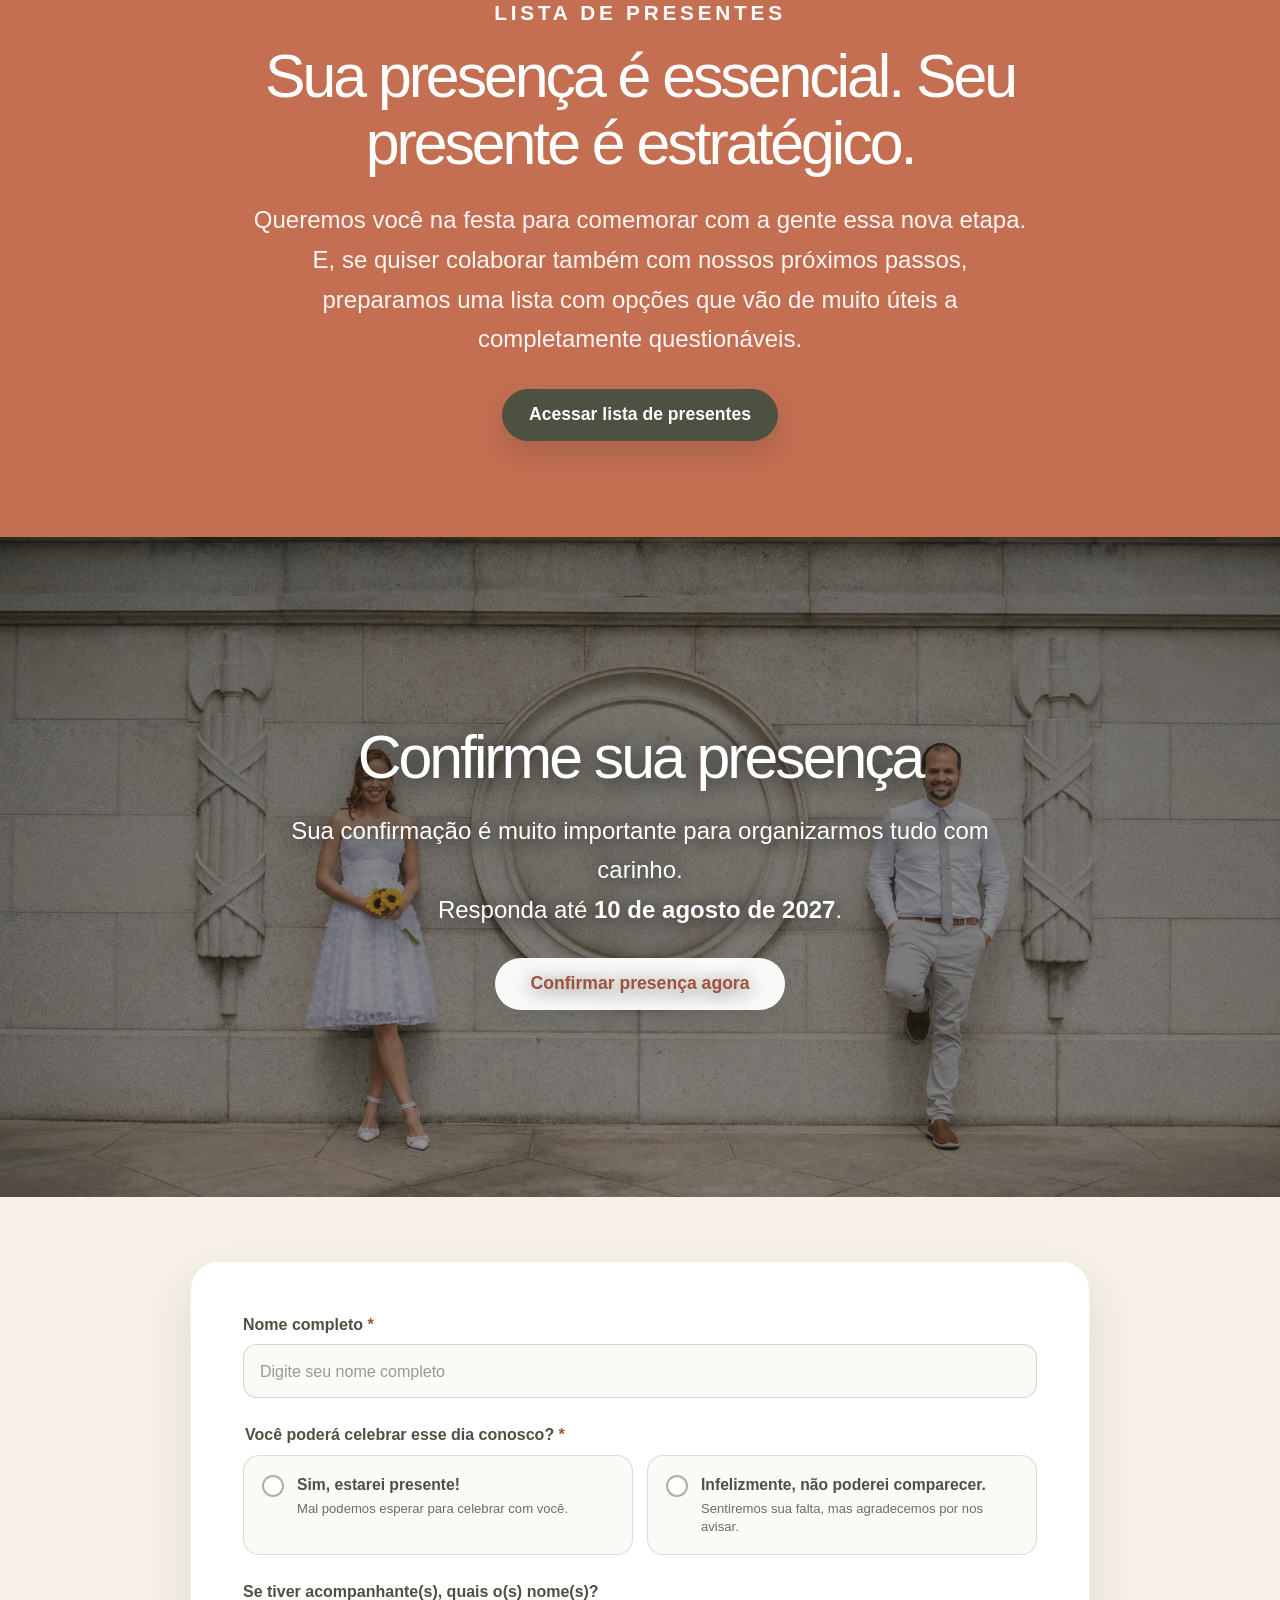
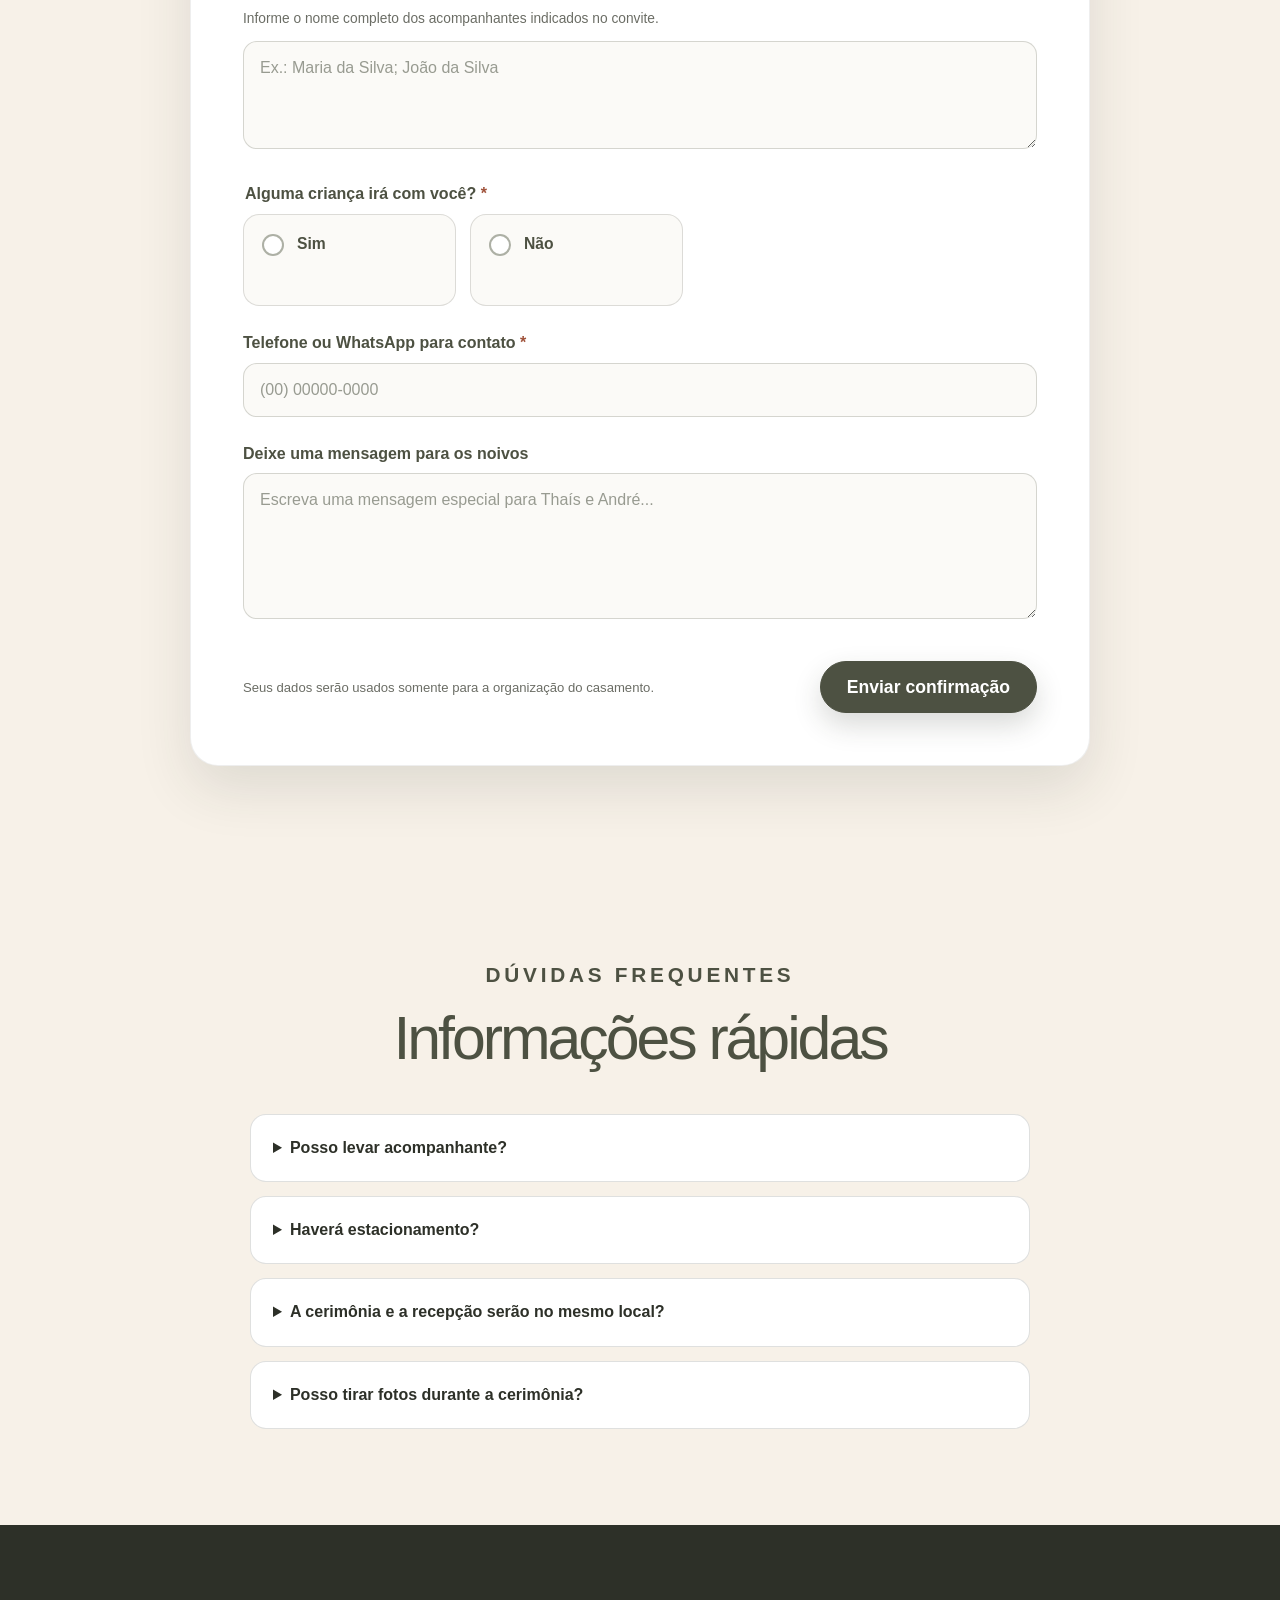
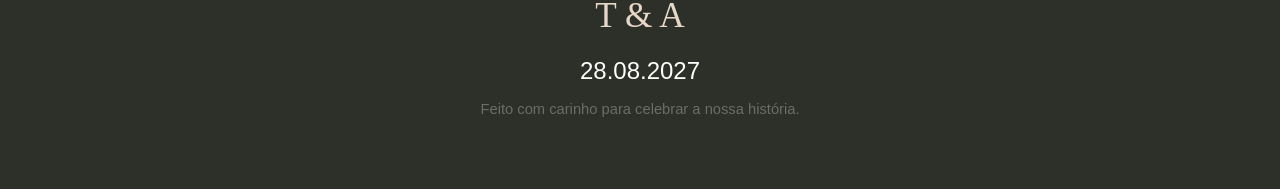
==== commit b3fd2e44: "Update index.html" ====
--- a/index.html
+++ b/index.html
@@ -270,14 +270,30 @@
 <div aria-live="polite" class="rsvp-form-status" hidden="" id="rsvp-form-status" role="status"></div>
 </form>
 <iframe aria-hidden="true" class="rsvp-hidden-frame" hidden="" name="rsvp-submit-frame" tabindex="-1" title="Envio da confirmação de presença"></iframe>
-<div aria-live="polite" class="rsvp-success-panel" hidden="" id="rsvp-success-panel" role="status">
-<div aria-hidden="true" class="rsvp-success-icon">✓</div>
-<h3>Confirmação recebida!</h3>
-<p>Recebemos sua confirmação para o nosso casamento em 28/08/2027.
-Estamos muito felizes em celebrar esse momento com você!
-
-Nos vemos em Brasília. 🥂</p>
-<button class="button button-secondary rsvp-new-response" type="button">Enviar outra resposta</button>
+<div
+  aria-live="polite"
+  class="rsvp-success-panel"
+  hidden
+  id="rsvp-success-panel"
+  role="status"
+>
+  <div aria-hidden="true" class="rsvp-success-icon">✓</div>
+
+  <h3 id="rsvp-success-title">
+    Confirmação recebida!
+  </h3>
+
+  <p id="rsvp-success-message">
+    Obrigado por responder.
+  </p>
+
+  <button
+    class="button button-secondary rsvp-new-response"
+    type="button"
+  >
+    Enviar outra resposta
+  </button>
+</div>
 </div>
 <noscript>
 <p class="rsvp-noscript">
